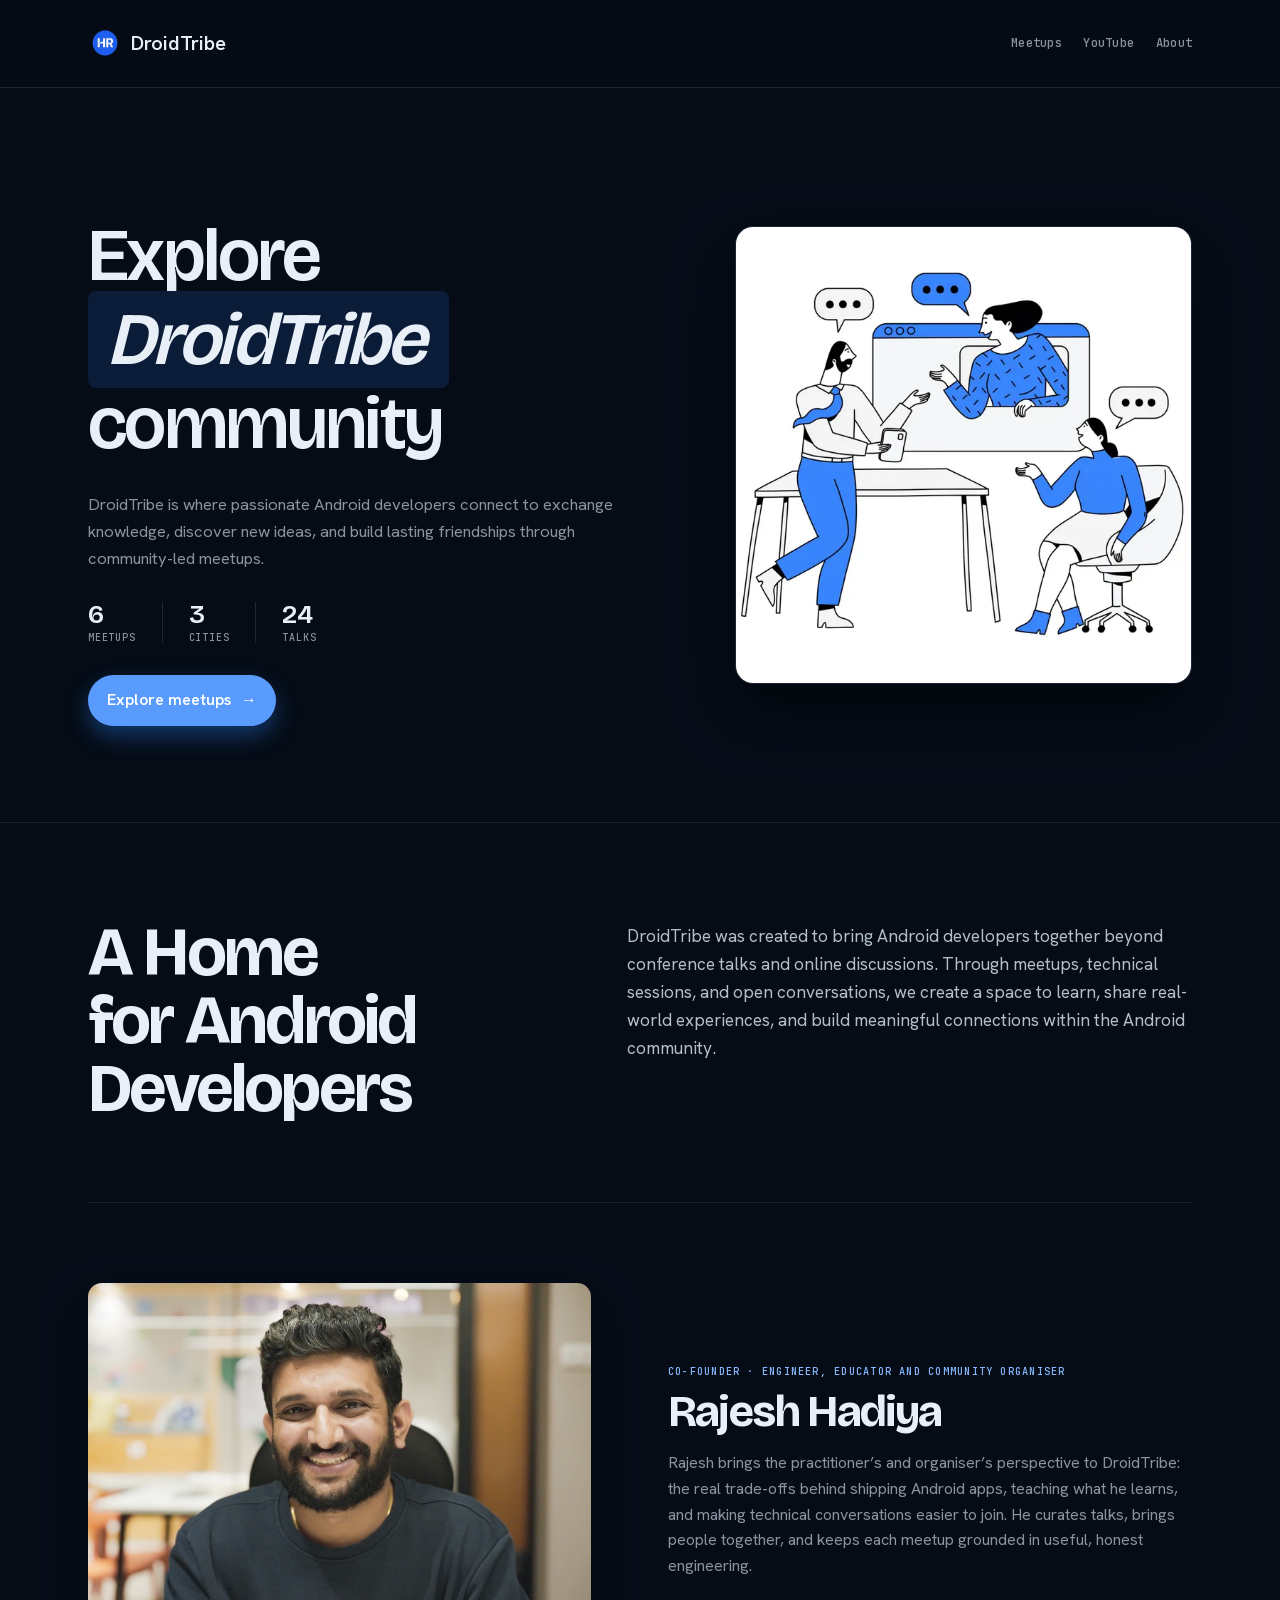
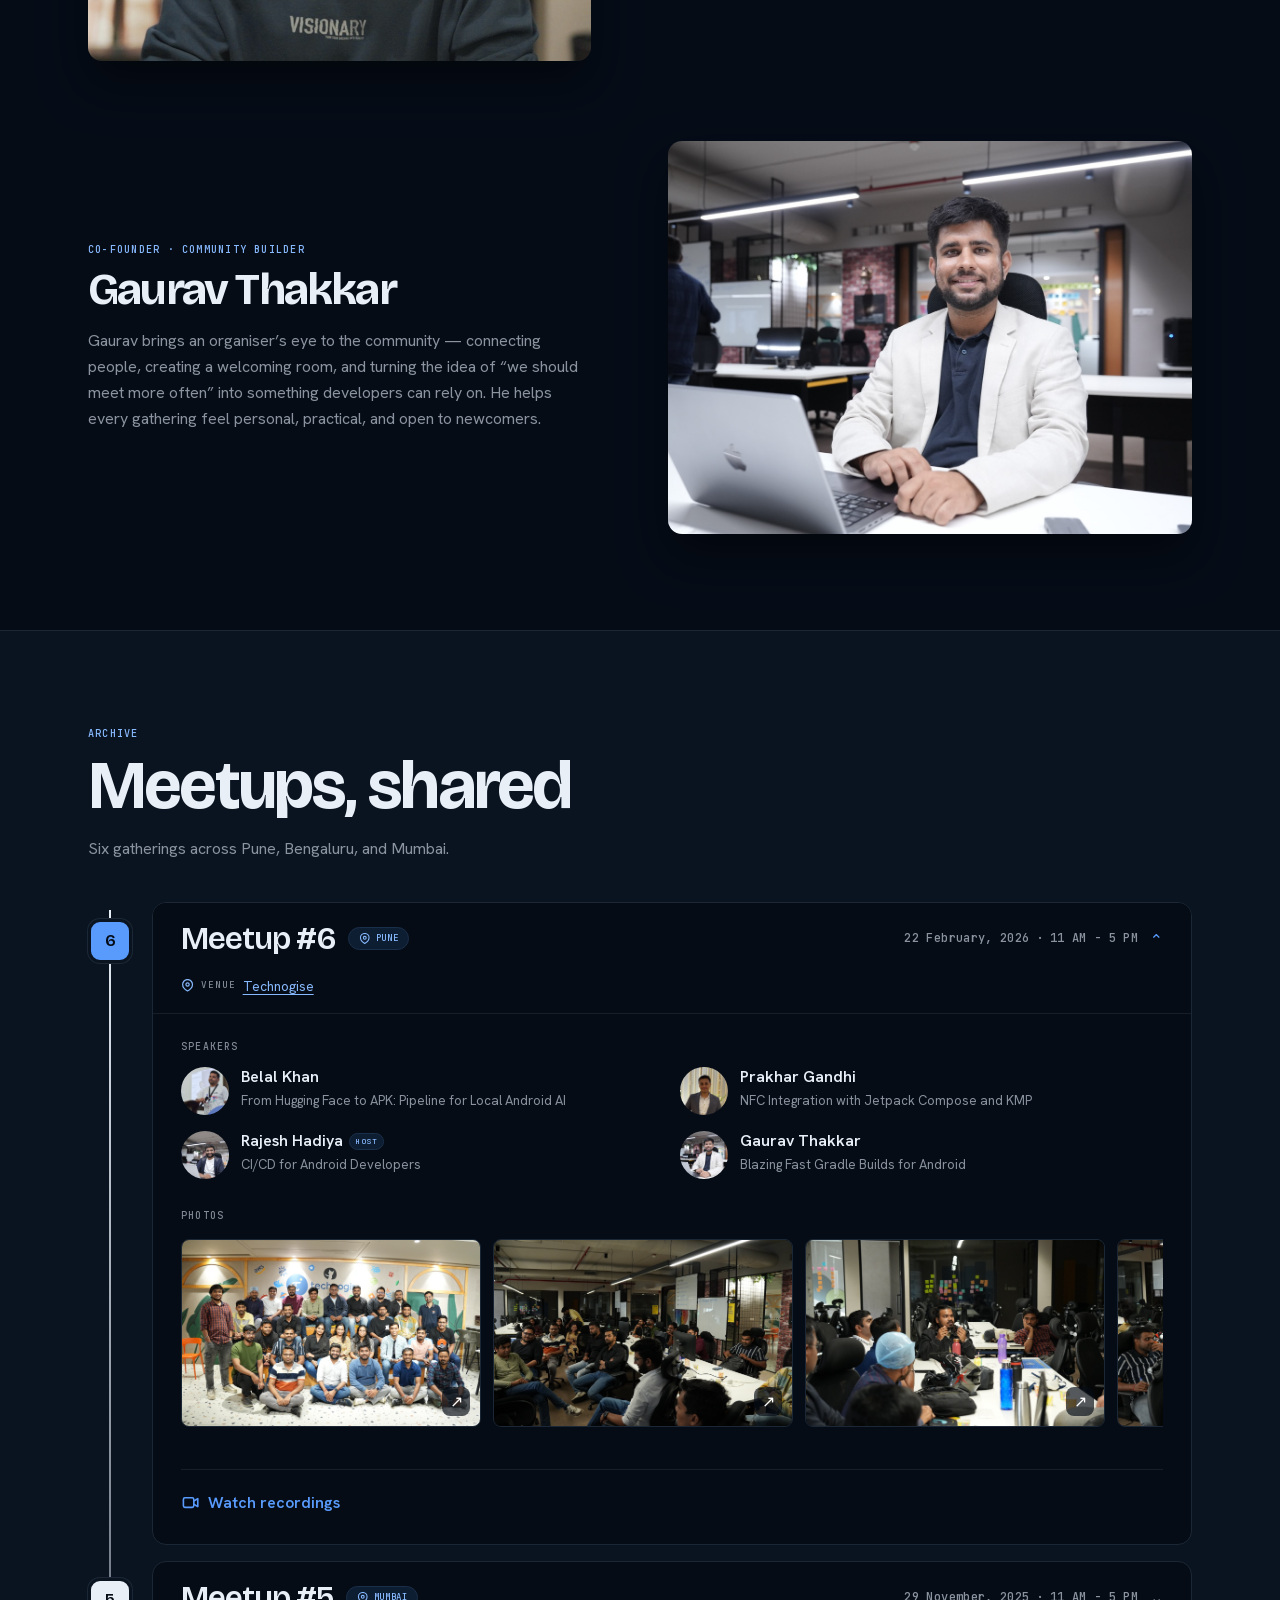
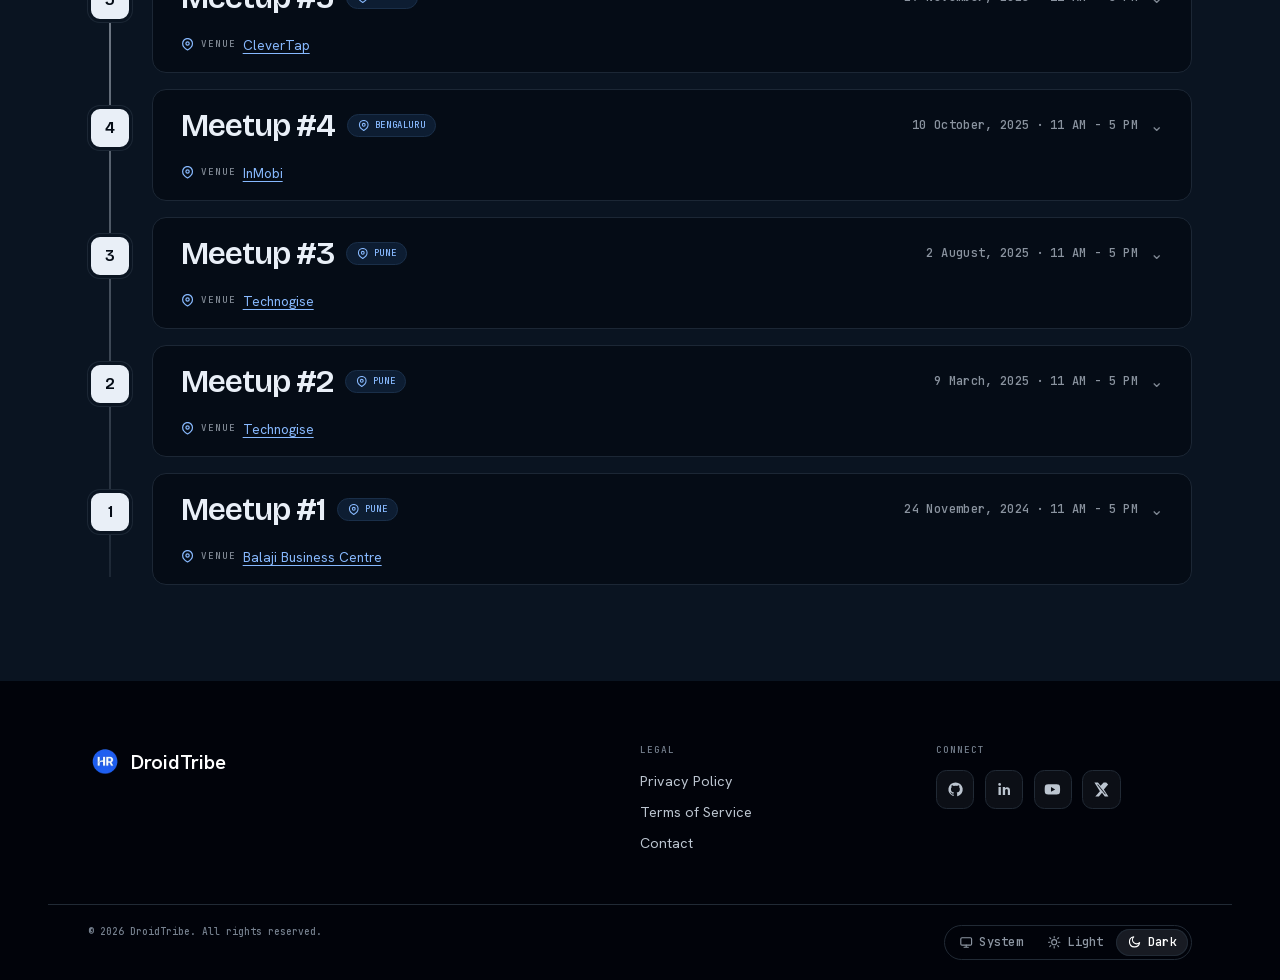
==== index.html @ 613844e8 "Add meetup #6, group assets, and rework the supporting pages - Meetup #6 (Pune, 22 February 2026 at " ====
<!doctype html>
<html lang="en" data-theme="dark">
  <head>
    <meta charset="UTF-8" />
    <meta name="viewport" content="width=device-width, initial-scale=1" />
    <meta
      name="description"
      content="DroidTribe brings Android developers together through community-led meetups."
    />
    <meta name="theme-color" content="#0e1522" />
    <title>DroidTribe — Android developer community</title>
    <link rel="icon" href="assets/brand/logo.webp" />
    <link rel="stylesheet" href="tokens.css?v=20260825-1630" />
    <link rel="stylesheet" href="style.css?v=20260825-1630" />
  </head>
  <body>
    <a class="skip-link" href="#main">Skip to content</a>
    <header class="site-header">
      <a class="wordmark" href="#top" aria-label="DroidTribe home"
        ><img src="assets/brand/logo.webp" alt="" /><span>DroidTribe</span></a
      >
      <button
        class="nav-toggle"
        type="button"
        data-nav-toggle
        aria-expanded="false"
        aria-controls="site-nav"
        aria-label="Open menu"
      >
        <svg
          class="nav-toggle-lines"
          viewBox="0 0 24 24"
          fill="none"
          stroke="currentColor"
          stroke-width="2"
          stroke-linecap="round"
          aria-hidden="true"
        >
          <path d="M4 7h16M4 12h16M4 17h16" />
        </svg>
        <svg
          class="nav-toggle-cross"
          viewBox="0 0 24 24"
          fill="none"
          stroke="currentColor"
          stroke-width="2"
          stroke-linecap="round"
          aria-hidden="true"
        >
          <path d="M6 6l12 12M18 6 6 18" />
        </svg>
      </button>
      <nav id="site-nav" aria-label="Primary">
        <a href="#meetups">Meetups</a
        ><a
          href="https://youtube.com/@droidtribe"
          target="_blank"
          rel="noreferrer"
          >YouTube</a
        ><a href="#about">About</a>
      </nav>
    </header>

    <main id="main">
      <section class="hero" id="top">
        <div class="shell embed-back-link-wrap">
          <a
            class="embed-back-link"
            href="https://hadiyarajesh.com/community/"
            target="_parent"
          >
            <svg
              viewBox="0 0 24 24"
              fill="none"
              stroke="currentColor"
              stroke-width="2.2"
              stroke-linecap="round"
              stroke-linejoin="round"
              aria-hidden="true"
            >
              <path d="M19 12H5M11 18l-6-6 6-6" />
            </svg>
            Community
          </a>
        </div>
        <div class="shell hero-grid">
          <div class="hero-copy">
            <h1>Explore <em>DroidTribe</em> community</h1>
            <p class="lede">
              DroidTribe is where passionate Android developers connect to
              exchange knowledge, discover new ideas, and build lasting
              friendships through community-led meetups.
            </p>
            <div class="stats" aria-label="Community statistics">
              <div><strong>6</strong><span>Meetups</span></div>
              <div><strong>3</strong><span>Cities</span></div>
              <div><strong>24</strong><span>Talks</span></div>
            </div>
            <a class="button-primary" href="#meetups"
              >Explore meetups <span aria-hidden="true">→</span></a
            >
          </div>
          <figure class="hero-image">
            <img
              src="assets/hero/community-illustration.webp"
              alt="Illustration of Android developers exchanging ideas"
            />
          </figure>
        </div>
      </section>

      <section class="about" id="about">
        <div class="shell">
          <div class="about-intro">
            <h2>A Home<br />for Android<br />Developers</h2>
            <p>
              DroidTribe was created to bring Android developers together beyond
              conference talks and online discussions. Through meetups,
              technical sessions, and open conversations, we create a space to
              learn, share real-world experiences, and build meaningful
              connections within the Android community.
            </p>
          </div>
          <div class="founders">
            <article class="founder">
              <figure>
                <img
                  src="assets/organizers/rajesh-hadiya.jpg"
                  alt="Rajesh Hadiya, DroidTribe organizer"
                />
              </figure>
              <div>
                <p class="eyebrow">
                  Co-founder · Engineer, educator and community organiser
                </p>
                <h3>Rajesh Hadiya</h3>
                <p>
                  Rajesh brings the practitioner’s and organiser’s perspective
                  to DroidTribe: the real trade-offs behind shipping Android
                  apps, teaching what he learns, and making technical
                  conversations easier to join. He curates talks, brings people
                  together, and keeps each meetup grounded in useful, honest
                  engineering.
                </p>
              </div>
            </article>
            <article class="founder founder-reverse">
              <figure>
                <img
                  src="assets/organizers/gaurav-thakkar.jpg"
                  alt="Gaurav Thakkar, DroidTribe organizer"
                />
              </figure>
              <div>
                <p class="eyebrow">Co-founder · Community builder</p>
                <h3>Gaurav Thakkar</h3>
                <p>
                  Gaurav brings an organiser’s eye to the community — connecting
                  people, creating a welcoming room, and turning the idea of “we
                  should meet more often” into something developers can rely on.
                  He helps every gathering feel personal, practical, and open to
                  newcomers.
                </p>
              </div>
            </article>
          </div>
        </div>
      </section>

      <section class="archive" id="meetups" aria-labelledby="meetups-title">
        <div class="shell">
          <div class="section-heading">
            <p class="eyebrow">Archive</p>
            <h2 id="meetups-title">Meetups, shared</h2>
            <p>Six gatherings across Pune, Bengaluru, and Mumbai.</p>
          </div>
          <div class="timeline" id="meetup-list"></div>
        </div>
      </section>
    </main>

    <footer class="footer">
      <div class="shell footer-grid">
        <div class="footer-brand">
          <a class="wordmark" href="#top">
            <img src="assets/brand/logo.webp" alt="" />
            <span>DroidTribe</span>
          </a>
        </div>
        <div>
          <p class="footer-label">Legal</p>
          <a href="privacy-policy.html">Privacy Policy</a>
          <a href="terms-of-services.html">Terms of Service</a>
          <a href="contact.html">Contact</a>
        </div>
        <div>
          <p class="footer-label">Connect</p>
          <div class="footer-socials" aria-label="DroidTribe social links">
            <a
              href="https://github.com/droidtribe"
              target="_blank"
              rel="noreferrer"
              aria-label="GitHub"
              ><svg viewBox="0 0 24 24" aria-hidden="true">
                <path
                  d="M12 2a10 10 0 0 0-3.16 19.49c.5.09.68-.22.68-.48v-1.7c-2.78.61-3.37-1.2-3.37-1.2-.45-1.16-1.12-1.46-1.12-1.46-.91-.63.07-.62.07-.62 1 .07 1.54 1.03 1.54 1.03.9 1.54 2.34 1.1 2.9.84.09-.65.35-1.1.63-1.35-2.22-.25-4.56-1.11-4.56-4.95 0-1.1.4-2 1.03-2.71-.1-.25-.45-1.28.1-2.67 0 0 .84-.27 2.75 1.03A9.5 9.5 0 0 1 12 6.84c.85 0 1.71.12 2.51.35 1.91-1.29 2.75-1.03 2.75-1.03.54 1.39.2 2.42.1 2.67.64.71 1.03 1.61 1.03 2.71 0 3.85-2.34 4.69-4.57 4.94.36.31.67.93.67 1.88v2.78c0 .27.18.57.69.48A10 10 0 0 0 12 2Z"
                /></svg
            ></a>
            <a
              href="https://www.linkedin.com/in/hadiyarajesh/"
              target="_blank"
              rel="noreferrer"
              aria-label="LinkedIn"
              ><svg viewBox="0 0 24 24" aria-hidden="true">
                <path
                  d="M6.94 8.5H3.56V20h3.38V8.5Zm.22-3.55A1.96 1.96 0 0 0 5.2 3a1.97 1.97 0 0 0 0 3.94 1.96 1.96 0 0 0 1.96-1.99ZM20 13.4c0-3.13-1.67-4.58-3.9-4.58-1.8 0-2.6.99-3.05 1.69V8.5H9.67V20h3.38v-6.39c0-.34.02-.68.13-.92.27-.68.87-1.38 1.88-1.38 1.33 0 1.86 1.01 1.86 2.49V20H20v-6.6Z"
                /></svg
            ></a>
            <a
              href="https://youtube.com/@droidtribe"
              target="_blank"
              rel="noreferrer"
              aria-label="YouTube"
              ><svg viewBox="0 0 24 24" aria-hidden="true">
                <path
                  d="M23 12s0-3.24-.41-4.8a3.03 3.03 0 0 0-2.14-2.14C18.88 4.65 12 4.65 12 4.65s-6.88 0-8.45.41A3.03 3.03 0 0 0 1.41 7.2C1 8.76 1 12 1 12s0 3.24.41 4.8a3.03 3.03 0 0 0 2.14 2.14c1.57.41 8.45.41 8.45.41s6.88 0 8.45-.41a3.03 3.03 0 0 0 2.14-2.14C23 15.24 23 12 23 12ZM10 15.5v-7l6 3.5-6 3.5Z"
                /></svg
            ></a>
            <a
              href="https://x.com/hadiyarajesh"
              target="_blank"
              rel="noreferrer"
              aria-label="X"
              ><svg viewBox="0 0 24 24" aria-hidden="true">
                <path
                  d="m18.9 2 2.7 3.1-6.09 6.96L22 22h-5.1l-4-5.1L8.4 22H3.3l6.57-7.5L2 2h5.1l3.7 4.8L15.2 2h3.7Zm-1.8 16.8h1.4L7.2 5.1H5.8L17.1 18.8Z"
                /></svg
            ></a>
          </div>
        </div>
      </div>
      <div class="shell footer-bottom">
        <span>© 2026 DroidTribe. All rights reserved.</span>
        <div
          class="theme-switcher footer-theme-switcher"
          role="radiogroup"
          aria-label="Color theme"
        >
          <button type="button" role="radio" data-theme-choice="system">
            <svg
              viewBox="0 0 24 24"
              fill="none"
              stroke="currentColor"
              stroke-width="1.9"
              stroke-linecap="round"
              stroke-linejoin="round"
              aria-hidden="true"
            >
              <rect x="3" y="4.5" width="18" height="12.5" rx="2" />
              <path d="M8.5 20.5h7M12 17v3.5" /></svg
            >System
          </button>
          <button type="button" role="radio" data-theme-choice="light">
            <svg
              viewBox="0 0 24 24"
              fill="none"
              stroke="currentColor"
              stroke-width="1.9"
              stroke-linecap="round"
              stroke-linejoin="round"
              aria-hidden="true"
            >
              <circle cx="12" cy="12" r="4.2" />
              <path
                d="M12 2.5v2.2M12 19.3v2.2M4.6 4.6l1.6 1.6M17.8 17.8l1.6 1.6M2.5 12h2.2M19.3 12h2.2M4.6 19.4l1.6-1.6M17.8 6.2l1.6-1.6"
              /></svg
            >Light
          </button>
          <button type="button" role="radio" data-theme-choice="dark">
            <svg
              viewBox="0 0 24 24"
              fill="none"
              stroke="currentColor"
              stroke-width="1.9"
              stroke-linecap="round"
              stroke-linejoin="round"
              aria-hidden="true"
            >
              <path
                d="M21 12.8A8.5 8.5 0 1 1 11.2 3a6.6 6.6 0 0 0 9.8 9.8z"
              /></svg
            >Dark
          </button>
        </div>
      </div>
    </footer>
    <dialog class="lightbox" id="lightbox" aria-labelledby="lightbox-title">
      <div class="lightbox-head">
        <p id="lightbox-title">Meetup photos</p>
        <button
          type="button"
          class="icon-button"
          data-close-lightbox
          aria-label="Close photo viewer"
        >
          ×
        </button>
      </div>
      <div class="lightbox-stage">
        <img id="lightbox-image" alt="" />
        <button
          type="button"
          class="lightbox-nav prev"
          data-lightbox-prev
          aria-label="Previous photo"
        >
          <svg
            viewBox="0 0 24 24"
            fill="none"
            stroke="currentColor"
            stroke-width="2.4"
            stroke-linecap="round"
            stroke-linejoin="round"
            aria-hidden="true"
          >
            <path d="m15 18-6-6 6-6" />
          </svg>
        </button>
        <button
          type="button"
          class="lightbox-nav next"
          data-lightbox-next
          aria-label="Next photo"
        >
          <svg
            viewBox="0 0 24 24"
            fill="none"
            stroke="currentColor"
            stroke-width="2.4"
            stroke-linecap="round"
            stroke-linejoin="round"
            aria-hidden="true"
          >
            <path d="m9 18 6-6-6-6" />
          </svg>
        </button>
      </div>
      <div
        class="lightbox-dots"
        id="lightbox-dots"
        role="tablist"
        aria-label="Photo navigation"
      ></div>
      <p
        class="lightbox-count sr-only"
        id="lightbox-count"
        aria-live="polite"
      ></p>
    </dialog>
    <script src="app.js?v=20260825-1630"></script>
  </body>
</html>
---- tokens.css ----
/* DroidTribe static snapshot design tokens */
:root {
  --color-ink: oklch(22% 0.025 255);
  --color-text: oklch(52% 0.025 255);
  --color-muted: oklch(62% 0.024 255);
  --color-faint: oklch(66% 0.02 255);
  --color-accent: oklch(57% 0.18 258);
  --color-accent-deep: oklch(43% 0.15 258);
  --color-surface: oklch(100% 0 0);
  --color-surface-alt: oklch(98% 0.008 255);
  --color-border: oklch(92% 0.012 255);
  --color-divider: oklch(95% 0.008 255);
  --color-chip: oklch(97% 0.025 258);
  --color-highlight: rgba(42, 111, 228, 0.16);
  --color-chip-border: oklch(91% 0.035 258);
  --color-footer: oklch(17% 0.03 255);
  --color-success: oklch(60% 0.16 145);
  --color-overlay: oklch(13% 0.03 255 / 0.75);
  --color-on-accent: oklch(100% 0.001 255);
  --color-footer-text: oklch(82% 0.018 255);
  --color-footer-muted: oklch(67% 0.02 255);
  --color-footer-faint: oklch(60% 0.025 255);
  --color-footer-rule: oklch(28% 0.025 255);
  --color-photo-control: oklch(15% 0.025 255 / 0.66);
  --color-lightbox-control: oklch(14% 0.02 255 / 0.65);
  --shadow-accent: 0 0.65rem 1.35rem oklch(57% 0.18 258 / 0.28);
  --shadow-hero: 0 1.75rem 3.7rem oklch(14% 0.03 255 / 0.2);
  --shadow-founder: 0 1.4rem 2.8rem oklch(14% 0.03 255 / 0.15);
  --shadow-card: 0 0.9rem 2.1rem oklch(14% 0.03 255 / 0.1);
  --shadow-photo: 0 0.8rem 1.75rem oklch(14% 0.03 255 / 0.16);
  --shadow-lightbox: 0 2.5rem 6rem oklch(10% 0.02 255 / 0.48);
  --font-display: 'Bricolage Grotesque', Arial, sans-serif;
  --font-body: 'Hanken Grotesk', Arial, sans-serif;
  --font-mono: 'JetBrains Mono', ui-monospace, monospace;
  --space-1: 0.25rem;
  --space-2: 0.5rem;
  --space-3: 0.75rem;
  --space-4: 1rem;
  --space-5: 1.25rem;
  --space-6: 1.5rem;
  --space-8: 2rem;
  --space-10: 2.5rem;
  --space-12: 3rem;
  --space-16: 4rem;
  --space-20: 5rem;
  --space-24: 6rem;
  --radius-sm: 0.5rem;
  --radius-md: 0.875rem;
  --radius-lg: 1.125rem;
  --radius-pill: 999px;
  --ease-out: cubic-bezier(0.16, 1, 0.3, 1);
  --ease-in: cubic-bezier(0.7, 0, 0.84, 0);
  --ease-in-out: cubic-bezier(0.65, 0, 0.35, 1);
  --dur-fast: 160ms;
  --dur-base: 240ms;
}

:root[data-theme='dark'] {
  --color-ink: oklch(95% 0.012 255);
  --color-text: oklch(80% 0.02 255);
  --color-muted: oklch(66% 0.02 255);
  --color-faint: oklch(63% 0.02 255);
  --color-accent: oklch(69% 0.16 258);
  --color-accent-deep: oklch(78% 0.12 258);
  --color-surface: oklch(15% 0.025 255);
  --color-surface-alt: oklch(19% 0.03 255);
  --color-border: oklch(27% 0.03 255);
  --color-divider: oklch(23% 0.025 255);
  --color-chip: oklch(23% 0.045 255);
  --color-chip-border: oklch(30% 0.055 255);
  --color-footer: oklch(10% 0.025 255);
  --color-success: oklch(70% 0.16 145);
  --color-overlay: oklch(8% 0.025 255 / 0.84);
  --shadow-accent: 0 0.65rem 1.35rem oklch(57% 0.18 258 / 0.4);
  --shadow-hero: 0 1.75rem 3.7rem oklch(5% 0.02 255 / 0.52);
  --shadow-founder: 0 1.4rem 2.8rem oklch(5% 0.02 255 / 0.44);
  --shadow-card: 0 0.9rem 2.1rem oklch(5% 0.02 255 / 0.32);
  --shadow-photo: 0 0.8rem 1.75rem oklch(5% 0.02 255 / 0.45);
  --shadow-lightbox: 0 2.5rem 6rem oklch(5% 0.02 255 / 0.72);
}
---- style.css ----
/* Hallmark · macrostructure: Narrative Workflow · tone: technical, welcoming, editorial · anchor hue: cobalt
 * source-faithful static build · nav: compact archive · footer: contextual index · contrast: pass (40–41)
 * pre-emit critique: P5 H4 E5 S5 R4 V4 */
@font-face {
  font-family: 'Bricolage Grotesque';
  src: url('assets/fonts/bricolage-grotesque.woff2') format('woff2');
  font-weight: 200 800;
  font-display: swap;
}
@font-face {
  font-family: 'Hanken Grotesk';
  src: url('assets/fonts/hanken-grotesk.woff2') format('woff2');
  font-weight: 400 700;
  font-display: swap;
}
@font-face {
  font-family: 'JetBrains Mono';
  src: url('assets/fonts/jetbrains-mono.woff2') format('woff2');
  font-weight: 400 500;
  font-display: swap;
}

* {
  box-sizing: border-box;
}
html,
body {
  min-width: 0;
  overflow-x: clip;
}
html {
  scroll-behavior: smooth;
  scroll-padding-top: 5.5rem;
}
@media (max-width: 34rem) {
  html {
    scroll-padding-top: 4.5rem;
  }
}
body {
  margin: 0;
  color: var(--color-text);
  background: var(--color-surface);
  font: 400 1rem/1.62 var(--font-body);
  -webkit-font-smoothing: antialiased;
}
button,
a {
  -webkit-tap-highlight-color: transparent;
}
a {
  color: inherit;
}
button {
  font: inherit;
}
img {
  display: block;
  max-width: 100%;
}
:focus-visible {
  outline: 3px solid var(--color-accent);
  outline-offset: 3px;
}
.skip-link {
  position: fixed;
  z-index: 20;
  left: var(--space-4);
  top: -4rem;
  padding: var(--space-2) var(--space-4);
  background: var(--color-accent);
  color: var(--color-on-accent);
  border-radius: var(--radius-sm);
  text-decoration: none;
  transition: top var(--dur-fast) var(--ease-out);
}
.skip-link:focus {
  top: var(--space-4);
}
.shell {
  width: min(100%, 74rem);
  margin: 0 auto;
  padding-inline: clamp(1.25rem, 4vw, 2.5rem);
}
.site-header {
  min-height: 5.5rem;
  display: flex;
  align-items: center;
  gap: var(--space-6);
  padding-inline: max(calc((100vw - 74rem) / 2 + 2.5rem), 1.25rem);
  border-bottom: 1px solid var(--color-border);
  background: color-mix(in oklch, var(--color-surface) 88%, transparent);
  backdrop-filter: blur(12px);
  position: sticky;
  top: 0;
  z-index: 10;
}
.wordmark {
  display: inline-flex;
  align-items: center;
  gap: 0.55rem;
  color: var(--color-ink);
  font: 600 1.25rem/1 var(--font-body);
  text-decoration: none;
  white-space: nowrap;
}
.wordmark img {
  width: 2.15rem;
  height: 2.15rem;
  border-radius: 50%;
}
.site-header nav {
  display: flex;
  gap: 1.35rem;
  margin-left: auto;
}
.nav-toggle {
  display: none;
  place-items: center;
  width: 2.6rem;
  height: 2.6rem;
  margin-left: auto;
  padding: 0;
  border: 1px solid var(--color-border);
  border-radius: var(--radius-sm);
  background: var(--color-surface);
  color: var(--color-ink);
  cursor: pointer;
}
.nav-toggle svg {
  width: 1.25rem;
  height: 1.25rem;
}
.nav-toggle-cross,
.nav-is-open .nav-toggle-lines {
  display: none;
}
.nav-is-open .nav-toggle-cross {
  display: block;
}
.site-header nav a,
.theme-switcher button {
  color: var(--color-muted);
  background: transparent;
  border: 0;
  padding: 0;
  font: 500 0.76rem/1 var(--font-mono);
  text-decoration: none;
  letter-spacing: 0.02em;
  cursor: pointer;
}
.site-header nav a:hover,
.site-header nav a:focus-visible,
.theme-switcher button:hover,
.theme-switcher button[aria-pressed='true'] {
  color: var(--color-accent);
}
.theme-switcher {
  display: flex;
  align-items: center;
  gap: 0.45rem;
}
.theme-switcher button {
  padding: 0.38rem 0.48rem;
  border: 1px solid transparent;
  border-radius: var(--radius-pill);
}
.theme-switcher button[aria-pressed='true'] {
  border-color: var(--color-chip-border);
  background: var(--color-chip);
}
.hero {
  border-bottom: 1px solid var(--color-divider);
}
.hero-grid {
  display: grid;
  grid-template-columns: minmax(0, 1fr) minmax(18rem, 0.82fr);
  align-items: center;
  gap: clamp(var(--space-10), 7vw, var(--space-24));
  padding-block: clamp(var(--space-12), 8vw, var(--space-24));
}
.back-link,
.eyebrow {
  font: 500 0.64rem/1.3 var(--font-mono);
  letter-spacing: 0.12em;
  text-transform: uppercase;
}
.eyebrow {
  margin: 0;
  color: var(--color-accent-deep);
}
h1,
h2,
h3,
p {
  overflow-wrap: anywhere;
}
h1,
h2,
h3 {
  margin: 0;
  color: var(--color-ink);
  font-family: var(--font-display);
  font-style: normal;
  letter-spacing: -0.04em;
  line-height: 0.98;
}
h1,
h2,
h3 {
  min-width: 0;
}
h1 {
  margin-top: 0.4em;
  font-size: clamp(2.5rem, 6.5vw, 4.625rem);
  font-weight: 600;
  /* Roomy enough that the highlight background never touches the line above */
  line-height: 1.14;
  letter-spacing: -0.035em;
}
h1 em {
  display: inline;
  font-family: var(--font-display);
  font-style: italic;
  font-weight: inherit;
  letter-spacing: inherit;
  white-space: normal;
  background: var(--color-highlight);
  border-radius: 8px;
  padding: 0.05em 0.34em 0.05em 0.26em;
  -webkit-box-decoration-break: clone;
  box-decoration-break: clone;
}
.lede {
  max-width: 34rem;
  margin: var(--space-6) 0 0;
  color: var(--color-muted);
  font-size: clamp(0.95rem, 1.3vw, 1.12rem);
}
.stats {
  display: flex;
  flex-wrap: wrap;
  row-gap: var(--space-4);
  margin-top: 1.875rem;
}
.stats div {
  padding-right: 1.625rem;
  margin-right: 1.625rem;
  border-right: 1px solid var(--color-border);
}
.stats div:last-child {
  border: 0;
  padding-right: 0;
  margin-right: 0;
}
.stats strong,
.stats span {
  display: block;
}
.stats strong {
  color: var(--color-ink);
  font: 600 1.625rem/1 var(--font-display);
}
.stats span {
  margin-top: 0.3125rem;
  color: var(--color-muted);
  font: 500 0.625rem/1 var(--font-mono);
  letter-spacing: 0.08em;
  text-transform: uppercase;
}
.button-primary {
  display: inline-flex;
  align-items: center;
  gap: 0.6rem;
  margin-top: var(--space-8);
  padding: 0.8rem 1.2rem;
  border-radius: var(--radius-pill);
  background: var(--color-accent);
  color: var(--color-on-accent);
  box-shadow: var(--shadow-accent);
  font-weight: 600;
  text-decoration: none;
  transition:
    transform var(--dur-base) var(--ease-out),
    background var(--dur-base) var(--ease-out);
}
.button-primary:hover {
  transform: translateY(-2px);
  background: var(--color-accent-deep);
}
.hero-image {
  margin: 0;
  overflow: hidden;
  border: 1px solid var(--color-border);
  border-radius: var(--radius-lg);
  background: var(--color-surface-alt);
  box-shadow: var(--shadow-hero);
}
.hero-image img {
  width: 100%;
  aspect-ratio: 1;
  object-fit: cover;
}
.about {
  padding-block: clamp(var(--space-16), 8vw, var(--space-24));
}
.about-intro {
  display: grid;
  grid-template-columns: minmax(0, 0.9fr) minmax(0, 1.15fr);
  gap: clamp(var(--space-8), 9vw, var(--space-24));
  padding-bottom: clamp(var(--space-12), 7vw, var(--space-20));
  border-bottom: 1px solid var(--color-divider);
}
.about-intro h2,
.section-heading h2 {
  font-size: clamp(2.65rem, 5.4vw, 4.65rem);
}
.about-intro > p {
  max-width: 39rem;
  margin: 0.25rem 0 0;
  color: var(--color-text);
  font-size: clamp(1rem, 1.35vw, 1.16rem);
}
.founders {
  display: grid;
  gap: clamp(var(--space-12), 7vw, var(--space-20));
  margin-top: clamp(var(--space-12), 7vw, var(--space-20));
}
.founder {
  display: grid;
  grid-template-columns: minmax(0, 0.96fr) minmax(0, 1fr);
  gap: clamp(var(--space-8), 6vw, var(--space-20));
  align-items: center;
}
.founder-reverse figure {
  order: 2;
}
.founder figure {
  margin: 0;
  overflow: hidden;
  border-radius: var(--radius-md);
  background: var(--color-surface-alt);
  box-shadow: var(--shadow-founder);
}
.founder img {
  width: 100%;
  aspect-ratio: 4 / 3;
  object-fit: cover;
}
.founder h3 {
  margin-top: var(--space-3);
  font-size: clamp(2rem, 3.5vw, 3.05rem);
}
.founder div > p:last-child {
  max-width: 38rem;
  margin: var(--space-4) 0 0;
  color: var(--color-muted);
}
.archive {
  padding-block: clamp(var(--space-16), 8vw, var(--space-24));
  border-top: 1px solid var(--color-border);
  background: var(--color-surface-alt);
}
.section-heading {
  margin-bottom: var(--space-10);
}
.section-heading h2 {
  margin-top: var(--space-3);
}
.section-heading > p:last-child {
  margin: var(--space-4) 0 0;
  color: var(--color-muted);
}
.timeline {
  position: relative;
  display: grid;
  gap: var(--space-4);
  padding-left: 4rem;
}
.timeline::before {
  content: '';
  position: absolute;
  left: 1.32rem;
  top: 0.5rem;
  bottom: 0.5rem;
  width: 2px;
  background: linear-gradient(var(--color-ink), var(--color-border));
}
.meetup {
  position: relative;
}
.meetup-mark {
  position: absolute;
  z-index: 1;
  left: -4rem;
  top: 1.06rem;
  display: grid;
  width: 2.75rem;
  height: 2.75rem;
  place-items: center;
  border: 3px solid var(--color-surface-alt);
  border-radius: 0.75rem;
  background: var(--color-ink);
  box-shadow: 0 0 0 1px var(--color-border);
  color: var(--color-surface);
  font: 600 1rem/1 var(--font-display);
}
.meetup.is-open .meetup-mark {
  background: var(--color-accent);
}
.meetup-card {
  overflow: hidden;
  border: 1px solid var(--color-border);
  border-radius: var(--radius-md);
  background: var(--color-surface);
  cursor: pointer;
  transition:
    border-color var(--dur-base) var(--ease-out),
    box-shadow var(--dur-base) var(--ease-out);
}
.meetup.is-open .meetup-card {
  border-color: var(--color-border);
  box-shadow: none;
}
.meetup-trigger {
  width: 100%;
  display: flex;
  align-items: center;
  justify-content: space-between;
  gap: var(--space-4);
  border: 0;
  padding: 1.25rem clamp(1.15rem, 3vw, 1.75rem);
  color: var(--color-ink);
  background: transparent;
  text-align: left;
  cursor: pointer;
  transition: background var(--dur-fast) var(--ease-out);
}
.meetup-trigger:hover,
.meetup-trigger[aria-expanded='true'] {
  background: var(--color-surface);
}
.meetup-title-row,
.meetup-meta {
  display: flex;
  align-items: center;
  flex-wrap: wrap;
  gap: 0.75rem;
}
.meetup-title {
  font: 600 clamp(1.4rem, 2.5vw, 2rem)/1 var(--font-display);
  letter-spacing: -0.03em;
}
.city-chip,
.host-chip {
  display: inline-flex;
  align-items: center;
  gap: 0.3rem;
  padding: 0.3rem 0.62rem;
  border: 1px solid var(--color-chip-border);
  border-radius: var(--radius-pill);
  color: var(--color-accent-deep);
  background: var(--color-chip);
  font: 500 0.57rem/1 var(--font-mono);
  letter-spacing: 0.07em;
  text-transform: uppercase;
}
.meetup-date {
  display: inline-flex;
  flex-wrap: wrap;
  align-items: baseline;
  gap: 0 0.4rem;
  color: var(--color-muted);
  font: 500 0.75rem/1.3 var(--font-mono);
  letter-spacing: 0.03em;
}
.meetup-date-part {
  white-space: nowrap;
}
.chevron {
  color: var(--color-faint);
  transition:
    transform var(--dur-base) var(--ease-out),
    color var(--dur-base) var(--ease-out);
}
.meetup.is-open .chevron {
  transform: rotate(180deg);
  color: var(--color-accent);
}
.venue {
  display: flex;
  align-items: center;
  gap: 0.45rem;
  padding: 0 clamp(1.15rem, 3vw, 1.75rem) 1rem;
  color: var(--color-muted);
  font-size: 0.85rem;
}
.map-pin {
  flex: 0 0 auto;
  width: 0.82rem;
  height: 0.82rem;
  color: var(--color-accent-deep);
}
.city-chip .map-pin {
  width: 0.72rem;
  height: 0.72rem;
}
.meetup.is-open .venue {
  border-bottom: 1px solid var(--color-divider);
  background: var(--color-surface);
}
.venue-label {
  color: var(--color-faint);
  font: 500 0.58rem/1 var(--font-mono);
  letter-spacing: 0.09em;
  text-transform: uppercase;
}
.venue a {
  color: var(--color-accent-deep);
  text-underline-offset: 0.2rem;
}
.meetup-panel {
  display: grid;
  gap: var(--space-8);
  padding: clamp(1.15rem, 3vw, 1.75rem);
}
.meetup-panel[hidden] {
  display: none;
}
.panel-label {
  margin: 0 0 var(--space-4);
  color: var(--color-faint);
  font: 500 0.62rem/1 var(--font-mono);
  letter-spacing: 0.12em;
  text-transform: uppercase;
}
.speaker-grid {
  display: grid;
  grid-template-columns: repeat(2, minmax(0, 1fr));
  gap: var(--space-4);
}
.speaker {
  display: flex;
  align-items: flex-start;
  gap: 0.75rem;
  min-width: 0;
  padding: 0.4rem;
  margin: -0.4rem;
  border-radius: var(--radius-sm);
  text-decoration: none;
  transition: background var(--dur-fast) var(--ease-out);
}
a.speaker:hover {
  background: var(--color-chip);
}
.speaker img {
  flex: 0 0 auto;
  width: 3rem;
  height: 3rem;
  border-radius: 50%;
  object-fit: cover;
  background: var(--color-chip);
}
.speaker-name {
  display: flex;
  align-items: center;
  gap: 0.35rem;
  color: var(--color-ink);
  font-weight: 600;
  line-height: 1.25;
}
.speaker-topic {
  margin: 0.2rem 0 0;
  color: var(--color-muted);
  font-size: 0.82rem;
  line-height: 1.4;
}
.host-chip {
  padding: 0.21rem 0.35rem;
  font-size: 0.48rem;
}
.photo-strip {
  display: flex;
  gap: 0.75rem;
  overflow-x: auto;
  padding: 0.1rem 0 0.65rem;
  scroll-snap-type: x mandatory;
  scrollbar-color: var(--color-muted) transparent;
}
.photo-button {
  position: relative;
  flex: 0 0 min(72%, 18.75rem);
  min-width: 0;
  overflow: hidden;
  aspect-ratio: 16 / 10;
  padding: 0;
  border: 1px solid var(--color-border);
  border-radius: var(--radius-sm);
  background: var(--color-chip);
  cursor: zoom-in;
  scroll-snap-align: start;
  transition:
    transform var(--dur-base) var(--ease-out),
    box-shadow var(--dur-base) var(--ease-out);
}
.photo-button:hover {
  transform: translateY(-2px);
  box-shadow: var(--shadow-photo);
}
.photo-button img {
  width: 100%;
  height: 100%;
  object-fit: cover;
}
.photo-button::after {
  content: '↗';
  position: absolute;
  display: grid;
  place-items: center;
  right: 0.6rem;
  bottom: 0.6rem;
  width: 1.8rem;
  height: 1.8rem;
  border-radius: var(--radius-sm);
  background: var(--color-photo-control);
  color: var(--color-on-accent);
}
.recording-link {
  display: inline-flex;
  align-items: center;
  gap: 0.5rem;
  width: 100%;
  padding-top: var(--space-5);
  border-top: 1px solid var(--color-divider);
  color: var(--color-accent);
  font-weight: 600;
  text-decoration: none;
}
.recording-icon {
  flex: 0 0 auto;
  width: 1.2rem;
  height: 1.2rem;
}
.footer {
  padding-top: var(--space-16);
  color: var(--color-footer-text);
  background: var(--color-footer);
}
.footer-grid {
  display: grid;
  grid-template-columns: minmax(0, 2fr) repeat(2, minmax(0, 1fr));
  gap: var(--space-10);
  padding-bottom: var(--space-12);
}
.footer .wordmark {
  color: var(--color-on-accent);
}
.footer-label {
  margin: 0 0 var(--space-4);
  color: var(--color-footer-faint);
  font: 500 0.59rem/1 var(--font-mono);
  letter-spacing: 0.11em;
  text-transform: uppercase;
}
.footer-grid a:not(.wordmark) {
  display: block;
  width: fit-content;
  margin-top: 0.48rem;
  color: var(--color-footer-text);
  font-size: 0.9rem;
  text-decoration: none;
}
.footer-socials {
  display: flex;
  flex-wrap: nowrap;
  gap: 0.65rem;
}
.footer-socials a {
  display: grid !important;
  width: 2.4rem !important;
  height: 2.4rem;
  place-items: center;
  margin: 0 !important;
  border: 1px solid var(--color-footer-rule);
  border-radius: 0.65rem;
  color: var(--color-footer-text) !important;
  background: color-mix(in oklch, var(--color-footer-text) 6%, transparent);
}
.footer-socials a:hover {
  background: color-mix(in oklch, var(--color-footer-text) 14%, transparent);
}
.footer-socials svg {
  width: 1.05rem;
  height: 1.05rem;
  fill: currentColor;
}
.footer-grid a:not(.wordmark):hover,
.footer-bottom a:hover {
  color: var(--color-on-accent);
}
.footer-bottom {
  display: flex;
  justify-content: space-between;
  gap: var(--space-4);
  padding-block: var(--space-5);
  border-top: 1px solid var(--color-footer-rule);
  color: var(--color-footer-faint);
  font: 500 0.6rem/1.5 var(--font-mono);
}
.footer-theme-switcher {
  display: inline-flex;
  align-items: center;
  gap: 0.1rem;
  padding: 0.18rem;
  border: 1px solid var(--color-footer-rule);
  border-radius: var(--radius-pill);
  background: transparent;
  justify-self: center;
}
.footer-theme-switcher button {
  display: inline-flex;
  align-items: center;
  gap: 0.38rem;
  padding: 0.4rem 0.7rem;
  border: 0;
  border-radius: var(--radius-pill);
  background: transparent;
  color: var(--color-footer-muted);
  cursor: pointer;
}
.footer-theme-switcher svg {
  width: 0.9rem;
  height: 0.9rem;
}
.footer-theme-switcher button[aria-pressed='true'] {
  color: var(--color-on-accent);
  background: color-mix(in oklch, var(--color-footer-text) 12%, transparent);
  box-shadow: inset 0 0 0 1px var(--color-footer-rule);
}
.footer-bottom a {
  color: inherit;
  text-decoration: none;
}
:root {
  --lightbox-max-h: min(70vh, 40rem);
}

.lightbox {
  width: min(94vw, 60rem);
  padding: 0;
  overflow: hidden;
  border: 1px solid var(--color-border);
  border-radius: var(--radius-lg);
  background: var(--color-surface);
  color: var(--color-ink);
  box-shadow: var(--shadow-lightbox);
}
.lightbox::backdrop {
  background: var(--color-overlay);
  backdrop-filter: blur(0.35rem);
}
.lightbox-head {
  display: flex;
  align-items: center;
  justify-content: space-between;
  padding: var(--space-4) var(--space-5);
}
.lightbox-head p {
  margin: 0;
  color: var(--color-faint);
  font: 500 0.65rem/1 var(--font-mono);
  letter-spacing: 0.08em;
  text-transform: uppercase;
}
.icon-button {
  display: grid;
  width: 2.1rem;
  height: 2.1rem;
  place-items: center;
  border: 1px solid var(--color-border);
  border-radius: var(--radius-sm);
  background: var(--color-surface-alt);
  color: var(--color-ink);
  font-size: 1.35rem;
  line-height: 1;
  cursor: pointer;
}
/* A fixed 3:2 window the photo fills, so every photo reads the same size and
   paging never resizes the dialog. max-width keeps the height under the cap. */
.lightbox-stage {
  position: relative;
  overflow: hidden;
  width: calc(100% - 2 * var(--space-5));
  max-width: calc(var(--lightbox-max-h) * 3 / 2);
  aspect-ratio: 3 / 2;
  margin-inline: auto;
  border-radius: var(--radius-sm);
  background: var(--color-surface-alt);
}
.lightbox-stage img {
  width: 100%;
  height: 100%;
  object-fit: cover;
}
.lightbox-nav {
  position: absolute;
  display: grid;
  place-items: center;
  top: 50%;
  z-index: 1;
  width: 2.6rem;
  height: 2.6rem;
  padding: 0;
  transform: translateY(-50%);
  transition: none;
  border: 0;
  border-radius: 50%;
  background: var(--color-lightbox-control);
  color: var(--color-on-accent);
  cursor: pointer;
  touch-action: manipulation;
  -webkit-appearance: none;
  appearance: none;
}
.lightbox-nav:active {
  transform: translateY(-50%);
}
.lightbox-nav svg {
  width: 1.25rem;
  height: 1.25rem;
}
.lightbox-nav.prev {
  left: 0.75rem;
}
.lightbox-nav.next {
  right: 0.75rem;
}
.lightbox-dots {
  display: flex;
  justify-content: center;
  gap: 0.38rem;
  padding: var(--space-4);
}
.lightbox-dot {
  width: 0.56rem;
  height: 0.56rem;
  padding: 0;
  border: 0;
  border-radius: var(--radius-pill);
  background: var(--color-border);
  cursor: pointer;
  transition:
    width var(--dur-fast) var(--ease-out),
    background var(--dur-fast) var(--ease-out);
}
.lightbox-dot.is-active {
  width: 1.6rem;
  background: var(--color-accent);
}
.sr-only {
  position: absolute;
  width: 1px;
  height: 1px;
  padding: 0;
  overflow: hidden;
  clip: rect(0, 0, 0, 0);
  white-space: nowrap;
  border: 0;
}
.is-embedded .site-header,
.is-embedded .footer,
.is-embedded .skip-link {
  display: none;
}
.embed-back-link-wrap {
  display: none;
}
.embed-back-link {
  align-items: center;
  gap: 0.55rem;
  color: var(--color-muted);
  font: 500 0.7rem/1 var(--font-mono);
  letter-spacing: 0.12em;
  text-decoration: none;
  text-transform: uppercase;
}
.embed-back-link svg {
  width: 1.1rem;
  height: 1.1rem;
}
.is-embedded,
.is-embedded body {
  overflow: hidden;
}
.is-embedded .embed-back-link-wrap {
  display: block;
  padding-top: clamp(var(--space-10), 5vw, var(--space-16));
}
.is-embedded .embed-back-link {
  display: inline-flex;
}
.is-embedded .hero-grid {
  /* The back link supplies the top gap; the heading sits right under it. */
  padding-top: var(--space-3);
}
.is-embedded {
  --lightbox-max-h: min(calc(var(--embed-viewport-height, 100vh) * 0.7), 40rem);
}
/* `vh` inside the iframe is the whole page, so viewport-tall floors would keep
   inflating the height we report to the parent. */
.is-embedded .legal-page {
  min-height: 0;
}
.is-embedded .lightbox {
  position: absolute;
  inset: auto auto auto 50%;
  top: var(--embed-modal-top, 50vh);
  margin: 0;
  max-height: calc(var(--embed-viewport-height, 100vh) - 2rem);
  transform: translate(-50%, -50%);
}
.legal-page {
  min-height: calc(100vh - 5.5rem);
  padding-block: clamp(4rem, 9vw, 7rem);
  background: var(--color-page);
}
.legal-shell {
  max-width: 48rem;
}
.legal-shell h1 {
  max-width: 18ch;
  margin: var(--space-4) 0 var(--space-3);
  color: var(--color-ink);
  font: 600 clamp(2.4rem, 6vw, 4.5rem)/0.98 var(--font-display);
  letter-spacing: -0.055em;
}
.legal-updated {
  margin: 0;
  color: var(--color-faint);
  font: 500 0.7rem/1.4 var(--font-mono);
  letter-spacing: 0.04em;
}
.legal-content {
  margin-top: var(--space-10);
  color: var(--color-muted);
  font-size: 1rem;
  line-height: 1.75;
}
.legal-content h2 {
  margin: var(--space-10) 0 var(--space-3);
  color: var(--color-ink);
  font: 600 clamp(1.35rem, 3vw, 1.75rem)/1.15 var(--font-display);
  letter-spacing: -0.03em;
}
.legal-content p {
  margin: var(--space-4) 0 0;
}
.legal-content code {
  padding: 0.1em 0.35em;
  border: 1px solid var(--color-border);
  border-radius: var(--radius-sm);
  background: var(--color-surface-alt);
  color: var(--color-ink);
  font: 500 0.88em var(--font-mono);
}
.legal-content a,
.contact-details a {
  color: var(--color-accent-deep);
  text-underline-offset: 0.2rem;
}
.legal-lede {
  max-width: 48rem;
  margin: var(--space-5) 0 0;
  color: var(--color-muted);
  font-size: clamp(1.05rem, 2.3vw, 1.25rem);
  line-height: 1.6;
}
.contact-details {
  display: grid;
  grid-template-columns: repeat(2, minmax(0, 1fr));
  gap: var(--space-6);
  margin-top: var(--space-10);
}
.contact-details div {
  padding: var(--space-5);
  border: 1px solid var(--color-border);
  border-radius: var(--radius-md);
  background: var(--color-surface);
}
.contact-details span {
  display: block;
  margin-bottom: var(--space-2);
  color: var(--color-faint);
  font: 500 0.62rem/1 var(--font-mono);
  letter-spacing: 0.1em;
  text-transform: uppercase;
}
.contact-details p {
  margin: 0;
  color: var(--color-ink);
}
.legal-footer {
  padding-top: 0;
}
.legal-footer-links {
  display: flex;
  flex-wrap: wrap;
  gap: var(--space-4);
}
.legal-footer-links a {
  color: var(--color-footer-muted);
  text-decoration: none;
}
.legal-footer-links a:hover {
  color: var(--color-on-accent);
}
@media (max-width: 48rem) {
  .site-header {
    gap: var(--space-3);
  }
  .nav-toggle {
    display: grid;
  }
  .site-header nav {
    position: absolute;
    left: 0;
    right: 0;
    top: 100%;
    z-index: 11;
    flex-direction: column;
    gap: 0;
    margin: 0;
    padding: var(--space-2) clamp(1.25rem, 4vw, 2.5rem) var(--space-4);
    border-bottom: 1px solid var(--color-border);
    background: var(--color-surface);
    box-shadow: var(--shadow-card);
    visibility: hidden;
    opacity: 0;
    transform: translateY(-0.5rem);
    transition:
      opacity var(--dur-fast) var(--ease-out),
      transform var(--dur-fast) var(--ease-out),
      visibility var(--dur-fast) var(--ease-out);
  }
  .nav-is-open .site-header nav {
    visibility: visible;
    opacity: 1;
    transform: none;
  }
  .site-header nav a {
    padding: 0.95rem 0;
    border-bottom: 1px solid var(--color-divider);
    font-size: 0.95rem;
    font-family: var(--font-body);
    letter-spacing: 0;
    color: var(--color-ink);
  }
  .site-header nav a:last-child {
    border-bottom: 0;
  }
  .hero-grid,
  .about-intro,
  .founder {
    grid-template-columns: minmax(0, 1fr);
  }
  .hero-image {
    max-width: 33rem;
  }
  .founder-reverse figure {
    order: initial;
  }
  .founder figure {
    max-width: 35rem;
  }
  .speaker-grid {
    grid-template-columns: minmax(0, 1fr);
  }
  .footer-grid {
    grid-template-columns: minmax(0, 1fr) minmax(0, 1fr);
  }
  .footer-grid > :first-child {
    grid-column: 1 / -1;
  }
  .contact-details {
    grid-template-columns: minmax(0, 1fr);
  }
}
@media (max-width: 34rem) {
  .site-header {
    min-height: 4rem;
  }
  .wordmark span {
    font-size: 0.9rem;
  }
  .wordmark img {
    width: 1.85rem;
    height: 1.85rem;
  }
  .timeline {
    padding-left: 3.15rem;
  }
  .timeline::before {
    left: 1rem;
  }
  .meetup-mark {
    left: -3.15rem;
    width: 2.2rem;
    height: 2.2rem;
    border-radius: 0.6rem;
  }
  /* Stack title above date so the date never squeezes into a 12ch column,
     and pin the chevron to the title line instead of the date line. */
  .meetup-trigger {
    position: relative;
    flex-direction: column;
    align-items: stretch;
    gap: 0.5rem;
  }
  .meetup-title-row {
    gap: 0.55rem;
    padding-right: 2rem;
  }
  .meetup-meta {
    width: 100%;
  }
  .meetup-date {
    text-align: left;
    font-size: 0.7rem;
  }
  .chevron {
    position: absolute;
    top: 1.45rem;
    right: clamp(1.15rem, 3vw, 1.75rem);
  }
  .speaker-topic {
    font-size: 0.875rem;
  }
  .photo-button {
    flex-basis: min(84%, 18.75rem);
  }
  .footer-grid {
    grid-template-columns: minmax(0, 1fr);
  }
  .footer-bottom {
    flex-direction: column;
    align-items: flex-start;
    font-size: 0.68rem;
  }
  .footer-theme-switcher {
    align-self: flex-start;
  }
  .lightbox {
    width: min(96vw, 60rem);
  }
  .lightbox-head {
    padding: var(--space-3) var(--space-4);
  }
  :root {
    --lightbox-max-h: min(58vh, 26rem);
  }
  .lightbox-stage {
    width: calc(100% - 2 * var(--space-3));
  }

  .lightbox-nav {
    width: 2.75rem;
    height: 2.75rem;
  }
  .icon-button {
    width: 2.5rem;
    height: 2.5rem;
  }
}
@media (prefers-reduced-motion: reduce) {
  *,
  *::before,
  *::after {
    scroll-behavior: auto !important;
    transition-duration: 1ms !important;
    animation-duration: 1ms !important;
  }
}

button:disabled,
a[aria-disabled='true'] {
  cursor: not-allowed;
  opacity: 0.55;
  pointer-events: none;
}

.button-primary:active,
.meetup-trigger:active,
.photo-button:active,
.icon-button:active {
  transform: translateY(1px);
}

.site-header nav a,
.theme-switcher button,
.button-primary,
.footer-grid a,
.footer-bottom a {
  white-space: nowrap;
}
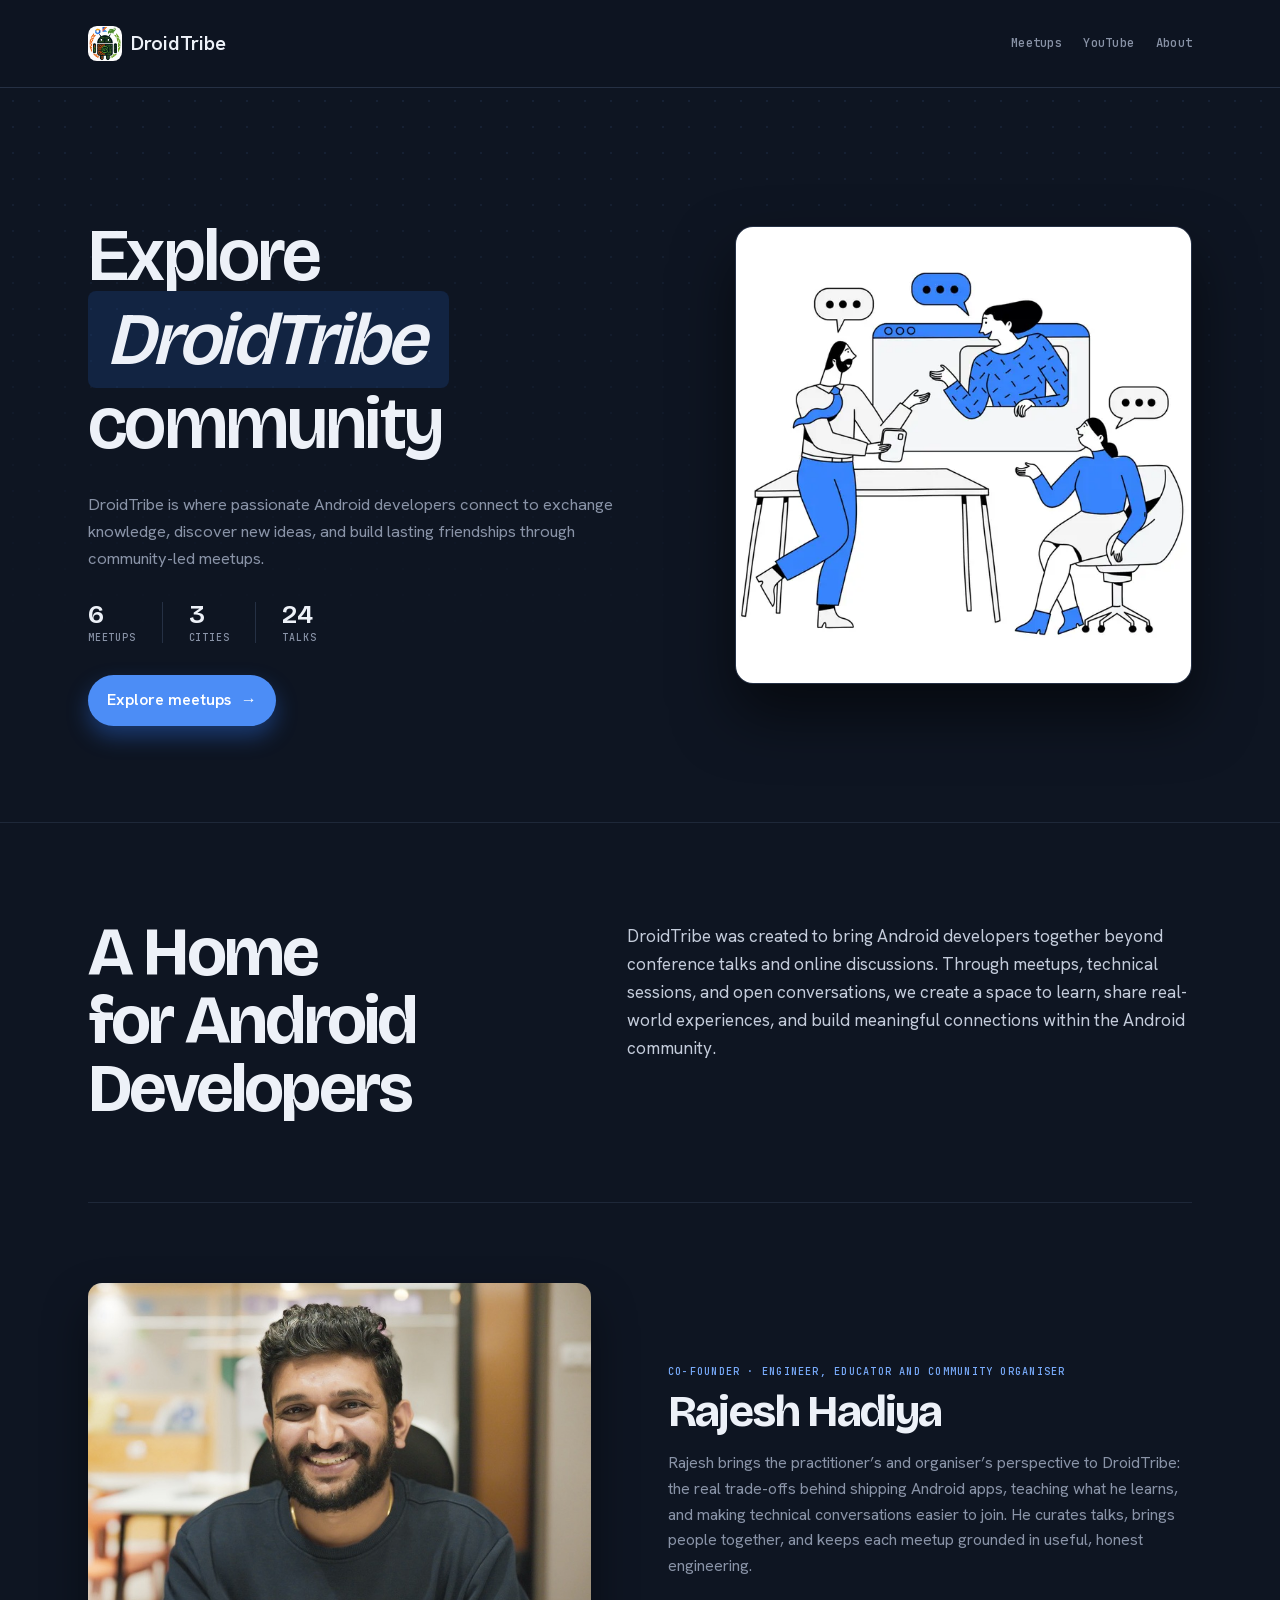
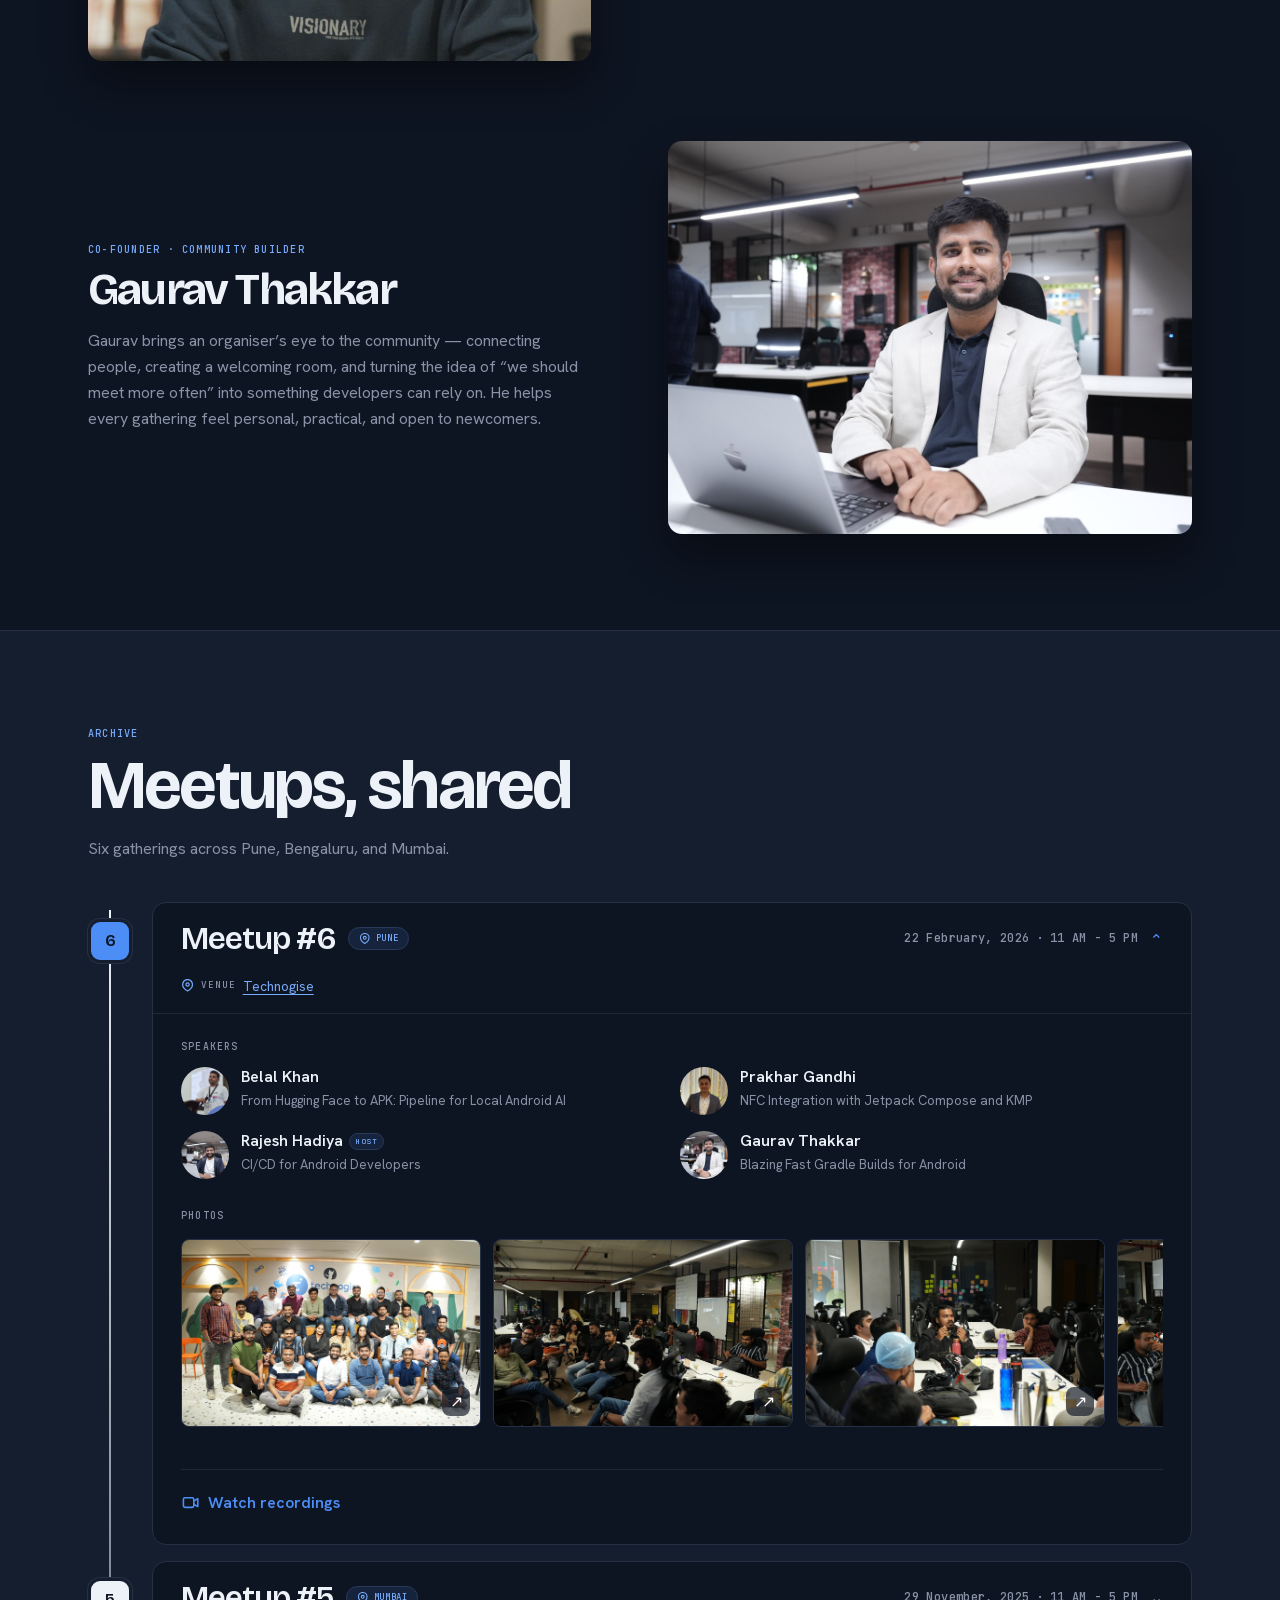
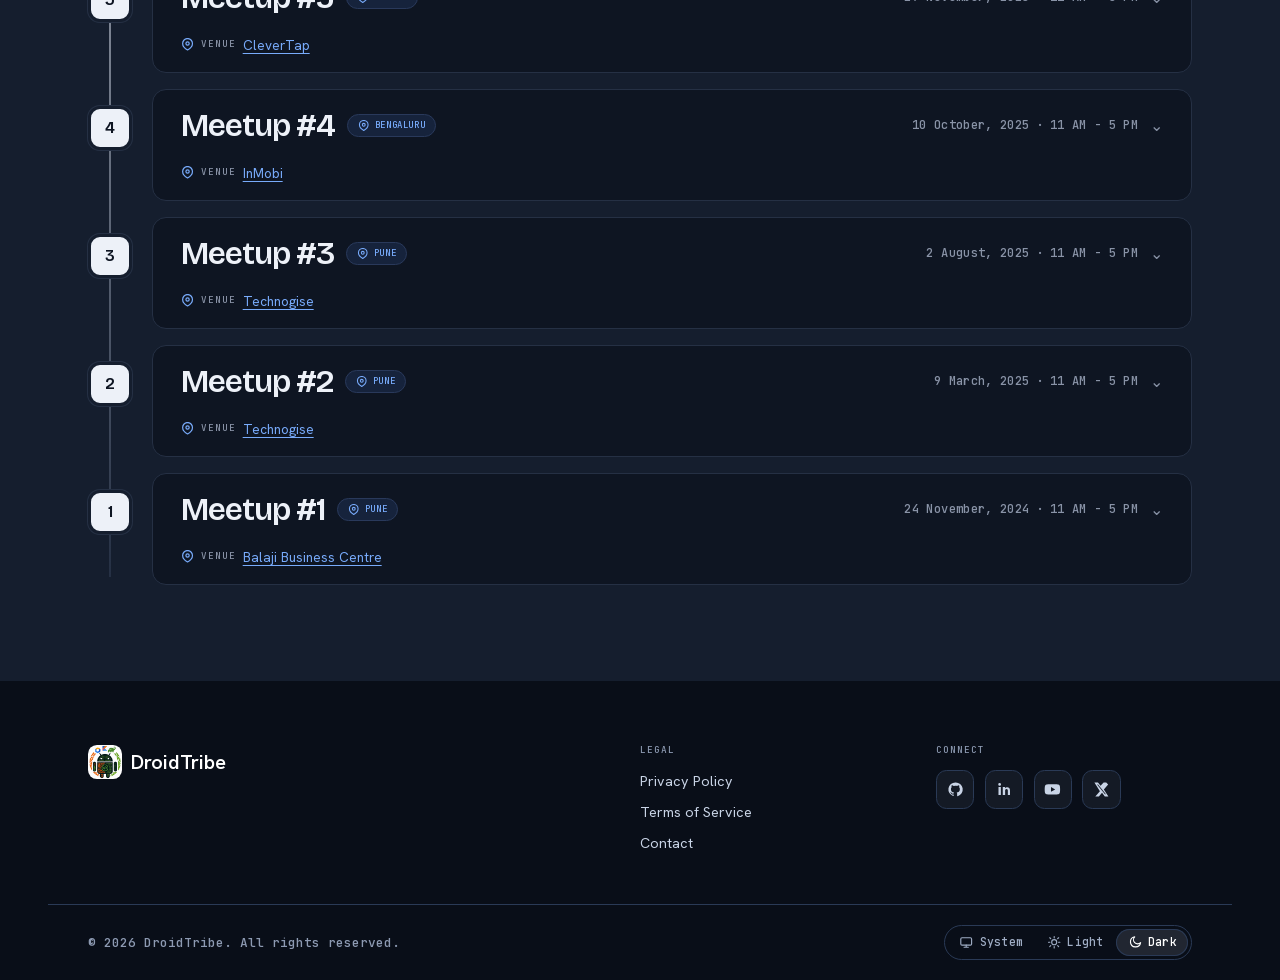
==== commit 7e8c135f: "Split content, styles and behaviour into data/, css/ and js/ Content now lives in data/ — site.js (c" ====
--- a/index.html
+++ b/index.html
@@ -9,15 +9,35 @@
     />
     <meta name="theme-color" content="#0e1522" />
     <title>DroidTribe — Android developer community</title>
-    <link rel="icon" href="assets/brand/logo.webp" />
-    <link rel="stylesheet" href="tokens.css?v=20260825-1630" />
-    <link rel="stylesheet" href="style.css?v=20260825-1630" />
+    <link
+      rel="icon"
+      type="image/png"
+      sizes="32x32"
+      href="assets/brand/favicon-32.png"
+    />
+    <link
+      rel="icon"
+      type="image/png"
+      sizes="256x256"
+      href="assets/brand/mark.png"
+    />
+    <link rel="apple-touch-icon" href="assets/brand/apple-touch-icon.png" />
+    <link rel="stylesheet" href="css/tokens.css?v=20260826-0900" />
+    <link rel="stylesheet" href="css/base.css?v=20260826-0900" />
+    <link rel="stylesheet" href="css/header.css?v=20260826-0900" />
+    <link rel="stylesheet" href="css/hero.css?v=20260826-0900" />
+    <link rel="stylesheet" href="css/about.css?v=20260826-0900" />
+    <link rel="stylesheet" href="css/archive.css?v=20260826-0900" />
+    <link rel="stylesheet" href="css/lightbox.css?v=20260826-0900" />
+    <link rel="stylesheet" href="css/footer.css?v=20260826-0900" />
+    <link rel="stylesheet" href="css/legal.css?v=20260826-0900" />
+    <link rel="stylesheet" href="css/embed.css?v=20260826-0900" />
   </head>
   <body>
     <a class="skip-link" href="#main">Skip to content</a>
     <header class="site-header">
       <a class="wordmark" href="#top" aria-label="DroidTribe home"
-        ><img src="assets/brand/logo.webp" alt="" /><span>DroidTribe</span></a
+        ><img src="assets/brand/mark.png" alt="" /><span>DroidTribe</span></a
       >
       <button
         class="nav-toggle"
@@ -54,6 +74,7 @@
         <a href="#meetups">Meetups</a
         ><a
           href="https://youtube.com/@droidtribe"
+          data-site-youtube
           target="_blank"
           rel="noreferrer"
           >YouTube</a
@@ -63,10 +84,12 @@
 
     <main id="main">
       <section class="hero" id="top">
+        <div class="dot-grid-bg" aria-hidden="true"></div>
         <div class="shell embed-back-link-wrap">
           <a
             class="embed-back-link"
             href="https://hadiyarajesh.com/community/"
+            data-site-community
             target="_parent"
           >
             <svg
@@ -91,11 +114,12 @@
               exchange knowledge, discover new ideas, and build lasting
               friendships through community-led meetups.
             </p>
-            <div class="stats" aria-label="Community statistics">
-              <div><strong>6</strong><span>Meetups</span></div>
-              <div><strong>3</strong><span>Cities</span></div>
-              <div><strong>24</strong><span>Talks</span></div>
-            </div>
+            <!-- Counts come from data/meetups.js via js/hero.js -->
+            <div
+              class="stats"
+              id="hero-stats"
+              aria-label="Community statistics"
+            ></div>
             <a class="button-primary" href="#meetups"
               >Explore meetups <span aria-hidden="true">→</span></a
             >
@@ -121,49 +145,8 @@
               connections within the Android community.
             </p>
           </div>
-          <div class="founders">
-            <article class="founder">
-              <figure>
-                <img
-                  src="assets/organizers/rajesh-hadiya.jpg"
-                  alt="Rajesh Hadiya, DroidTribe organizer"
-                />
-              </figure>
-              <div>
-                <p class="eyebrow">
-                  Co-founder · Engineer, educator and community organiser
-                </p>
-                <h3>Rajesh Hadiya</h3>
-                <p>
-                  Rajesh brings the practitioner’s and organiser’s perspective
-                  to DroidTribe: the real trade-offs behind shipping Android
-                  apps, teaching what he learns, and making technical
-                  conversations easier to join. He curates talks, brings people
-                  together, and keeps each meetup grounded in useful, honest
-                  engineering.
-                </p>
-              </div>
-            </article>
-            <article class="founder founder-reverse">
-              <figure>
-                <img
-                  src="assets/organizers/gaurav-thakkar.jpg"
-                  alt="Gaurav Thakkar, DroidTribe organizer"
-                />
-              </figure>
-              <div>
-                <p class="eyebrow">Co-founder · Community builder</p>
-                <h3>Gaurav Thakkar</h3>
-                <p>
-                  Gaurav brings an organiser’s eye to the community — connecting
-                  people, creating a welcoming room, and turning the idea of “we
-                  should meet more often” into something developers can rely on.
-                  He helps every gathering feel personal, practical, and open to
-                  newcomers.
-                </p>
-              </div>
-            </article>
-          </div>
+          <!-- Profiles come from data/organizers.js via js/organizers.js -->
+          <div class="founders" id="organizer-list"></div>
         </div>
       </section>
 
@@ -172,8 +155,9 @@
           <div class="section-heading">
             <p class="eyebrow">Archive</p>
             <h2 id="meetups-title">Meetups, shared</h2>
-            <p>Six gatherings across Pune, Bengaluru, and Mumbai.</p>
+            <p id="archive-summary"></p>
           </div>
+          <!-- Timeline comes from data/meetups.js via js/archive.js -->
           <div class="timeline" id="meetup-list"></div>
         </div>
       </section>
@@ -183,7 +167,7 @@
       <div class="shell footer-grid">
         <div class="footer-brand">
           <a class="wordmark" href="#top">
-            <img src="assets/brand/logo.webp" alt="" />
+            <img src="assets/brand/mark.png" alt="" />
             <span>DroidTribe</span>
           </a>
         </div>
@@ -240,7 +224,9 @@
         </div>
       </div>
       <div class="shell footer-bottom">
-        <span>© 2026 DroidTribe. All rights reserved.</span>
+        <span class="footer-copyright"
+          >© 2026 DroidTribe. All rights reserved.</span
+        >
         <div
           class="theme-switcher footer-theme-switcher"
           role="radiogroup"
@@ -357,6 +343,17 @@
         aria-live="polite"
       ></p>
     </dialog>
-    <script src="app.js?v=20260825-1630"></script>
+    <script src="data/site.js?v=20260826-0900"></script>
+    <script src="data/organizers.js?v=20260826-0900"></script>
+    <script src="data/meetups.js?v=20260826-0900"></script>
+    <script src="js/env.js?v=20260826-0900"></script>
+    <script src="js/site.js?v=20260826-0900"></script>
+    <script src="js/theme.js?v=20260826-0900"></script>
+    <script src="js/nav.js?v=20260826-0900"></script>
+    <script src="js/hero.js?v=20260826-0900"></script>
+    <script src="js/organizers.js?v=20260826-0900"></script>
+    <script src="js/archive.js?v=20260826-0900"></script>
+    <script src="js/lightbox.js?v=20260826-0900"></script>
+    <script src="js/embed.js?v=20260826-0900"></script>
   </body>
 </html>
--- a/css/tokens.css
+++ b/css/tokens.css
@@ -0,0 +1,84 @@
+/* Design tokens. Every colour, space, radius and easing the site uses lives
+   here — nothing else hardcodes a colour. The palette mirrors the tones used on
+   hadiyarajesh.com so the archive looks identical when embedded there. */
+:root {
+  --color-ink: #16233c;
+  --color-text: #56616f;
+  --color-muted: #6b7793;
+  --color-faint: #737c8f;
+  --color-accent: #2a6fe4;
+  --color-accent-deep: #1b4fb0;
+  --color-surface: #ffffff;
+  --color-surface-alt: #f7f9fc;
+  --color-border: #e8ecf2;
+  --color-divider: #edf1f6;
+  --color-chip: #f4f8ff;
+  --color-chip-border: #dce6f8;
+  --color-dot-grid: #d6e2f4;
+  --color-highlight: rgba(42, 111, 228, 0.16);
+  --color-footer: #0f1b30;
+  --color-success: #23a35a;
+  --color-overlay: rgba(12, 19, 32, 0.7);
+  --color-on-accent: #ffffff;
+  --color-footer-text: #c9d4e6;
+  --color-footer-muted: #9fadc4;
+  --color-footer-faint: #8d9ab2;
+  --color-footer-rule: #2a3a56;
+  --color-photo-control: rgba(14, 21, 34, 0.66);
+  --color-lightbox-control: rgba(14, 21, 34, 0.65);
+  --shadow-accent: 0 0.65rem 1.35rem rgba(42, 111, 228, 0.28);
+  --shadow-hero: 0 30px 60px rgba(22, 36, 60, 0.16);
+  --shadow-founder: 0 1.4rem 2.8rem rgba(22, 36, 60, 0.15);
+  --shadow-card: 0 20px 40px rgba(22, 36, 60, 0.12);
+  --shadow-photo: 0 0.8rem 1.75rem rgba(22, 36, 60, 0.16);
+  --shadow-lightbox: 0 2.5rem 6rem rgba(10, 18, 30, 0.48);
+  --font-display: 'Bricolage Grotesque', Arial, sans-serif;
+  --font-body: 'Hanken Grotesk', Arial, sans-serif;
+  --font-mono: 'JetBrains Mono', ui-monospace, monospace;
+  --space-1: 0.25rem;
+  --space-2: 0.5rem;
+  --space-3: 0.75rem;
+  --space-4: 1rem;
+  --space-5: 1.25rem;
+  --space-6: 1.5rem;
+  --space-8: 2rem;
+  --space-10: 2.5rem;
+  --space-12: 3rem;
+  --space-16: 4rem;
+  --space-20: 5rem;
+  --space-24: 6rem;
+  --radius-sm: 0.5rem;
+  --radius-md: 0.875rem;
+  --radius-lg: 1.125rem;
+  --radius-pill: 999px;
+  --ease-out: cubic-bezier(0.16, 1, 0.3, 1);
+  --ease-in: cubic-bezier(0.7, 0, 0.84, 0);
+  --ease-in-out: cubic-bezier(0.65, 0, 0.35, 1);
+  --dur-fast: 160ms;
+  --dur-base: 240ms;
+}
+
+:root[data-theme='dark'] {
+  --color-ink: #edf1f8;
+  --color-text: #c4ccdb;
+  --color-muted: #8993a7;
+  --color-faint: #8993a7;
+  --color-accent: #4c8df6;
+  --color-accent-deep: #78abfb;
+  --color-surface: #0e1522;
+  --color-surface-alt: #151e2e;
+  --color-border: #253044;
+  --color-divider: #1e2839;
+  --color-chip: #16233c;
+  --color-chip-border: #29395b;
+  --color-dot-grid: #202e48;
+  --color-footer: #090e18;
+  --color-success: #34c06e;
+  --color-overlay: rgba(5, 9, 16, 0.84);
+  --shadow-accent: 0 0.65rem 1.35rem rgba(42, 111, 228, 0.4);
+  --shadow-hero: 0 30px 60px rgba(0, 0, 0, 0.55);
+  --shadow-founder: 0 1.4rem 2.8rem rgba(0, 0, 0, 0.44);
+  --shadow-card: 0 20px 40px rgba(0, 0, 0, 0.5);
+  --shadow-photo: 0 0.8rem 1.75rem rgba(0, 0, 0, 0.45);
+  --shadow-lightbox: 0 2.5rem 6rem rgba(0, 0, 0, 0.72);
+}
--- a/css/base.css
+++ b/css/base.css
@@ -0,0 +1,159 @@
+/* Reset, page ground, shared typography and the handful of utilities used
+   across every page. */
+@font-face {
+  font-family: 'Bricolage Grotesque';
+  src: url('../assets/fonts/bricolage-grotesque.woff2') format('woff2');
+  font-weight: 200 800;
+  font-display: swap;
+}
+@font-face {
+  font-family: 'Hanken Grotesk';
+  src: url('../assets/fonts/hanken-grotesk.woff2') format('woff2');
+  font-weight: 400 700;
+  font-display: swap;
+}
+@font-face {
+  font-family: 'JetBrains Mono';
+  src: url('../assets/fonts/jetbrains-mono.woff2') format('woff2');
+  font-weight: 400 500;
+  font-display: swap;
+}
+
+* {
+  box-sizing: border-box;
+}
+html,
+body {
+  min-width: 0;
+  overflow-x: clip;
+}
+html {
+  scroll-behavior: smooth;
+  scroll-padding-top: 5.5rem;
+}
+body {
+  margin: 0;
+  color: var(--color-text);
+  background: var(--color-surface);
+  font: 400 1rem/1.62 var(--font-body);
+  -webkit-font-smoothing: antialiased;
+}
+button,
+a {
+  -webkit-tap-highlight-color: transparent;
+}
+a {
+  color: inherit;
+}
+button {
+  font: inherit;
+}
+img {
+  display: block;
+  max-width: 100%;
+}
+:focus-visible {
+  outline: 3px solid var(--color-accent);
+  outline-offset: 3px;
+}
+.shell {
+  width: min(100%, 74rem);
+  margin: 0 auto;
+  padding-inline: clamp(1.25rem, 4vw, 2.5rem);
+}
+.skip-link {
+  position: fixed;
+  z-index: 20;
+  left: var(--space-4);
+  top: -4rem;
+  padding: var(--space-2) var(--space-4);
+  background: var(--color-accent);
+  color: var(--color-on-accent);
+  border-radius: var(--radius-sm);
+  text-decoration: none;
+  transition: top var(--dur-fast) var(--ease-out);
+}
+.skip-link:focus {
+  top: var(--space-4);
+}
+
+h1,
+h2,
+h3,
+p {
+  overflow-wrap: anywhere;
+}
+h1,
+h2,
+h3 {
+  min-width: 0;
+  margin: 0;
+  color: var(--color-ink);
+  font-family: var(--font-display);
+  font-style: normal;
+  letter-spacing: -0.04em;
+  line-height: 0.98;
+}
+.eyebrow {
+  margin: 0;
+  color: var(--color-accent-deep);
+  font: 500 0.64rem/1.3 var(--font-mono);
+  letter-spacing: 0.12em;
+  text-transform: uppercase;
+}
+
+/* A faint dot field behind the hero, matching hadiyarajesh.com. Fades out
+   downwards so it never fights the copy below it. */
+.dot-grid-bg {
+  position: absolute;
+  inset: 0;
+  pointer-events: none;
+  background-image: radial-gradient(
+    var(--color-dot-grid) 1.1px,
+    transparent 1.1px
+  );
+  background-size: 26px 26px;
+  opacity: 0.5;
+  mask-image: linear-gradient(#000, transparent 80%);
+  -webkit-mask-image: linear-gradient(#000, transparent 80%);
+}
+
+.sr-only {
+  position: absolute;
+  width: 1px;
+  height: 1px;
+  padding: 0;
+  overflow: hidden;
+  clip: rect(0, 0, 0, 0);
+  white-space: nowrap;
+  border: 0;
+}
+
+button:disabled,
+a[aria-disabled='true'] {
+  cursor: not-allowed;
+  opacity: 0.55;
+  pointer-events: none;
+}
+
+.button-primary:active,
+.meetup-trigger:active,
+.photo-button:active,
+.icon-button:active {
+  transform: translateY(1px);
+}
+
+@media (max-width: 34rem) {
+  html {
+    scroll-padding-top: 4.5rem;
+  }
+}
+@media (prefers-reduced-motion: reduce) {
+  *,
+  *::before,
+  *::after {
+    scroll-behavior: auto !important;
+    transition-duration: 1ms !important;
+    animation-duration: 1ms !important;
+  }
+}
--- a/css/header.css
+++ b/css/header.css
@@ -0,0 +1,151 @@
+/* Sticky site header, wordmark, and the primary nav — a row on wide screens,
+   a panel behind a menu button below 48rem. */
+.site-header {
+  min-height: 5.5rem;
+  display: flex;
+  align-items: center;
+  gap: var(--space-6);
+  padding-inline: max(calc((100vw - 74rem) / 2 + 2.5rem), 1.25rem);
+  border-bottom: 1px solid var(--color-border);
+  background: color-mix(in srgb, var(--color-surface) 88%, transparent);
+  backdrop-filter: blur(12px);
+  position: sticky;
+  top: 0;
+  z-index: 10;
+}
+.wordmark {
+  display: inline-flex;
+  align-items: center;
+  gap: 0.55rem;
+  color: var(--color-ink);
+  font: 600 1.25rem/1 var(--font-body);
+  text-decoration: none;
+  white-space: nowrap;
+}
+.wordmark img {
+  width: 2.15rem;
+  height: 2.15rem;
+  /* A squircle, not a circle: the logo's outer icons touch its edges. */
+  border-radius: 26%;
+  background: #fff;
+}
+.site-header nav {
+  display: flex;
+  gap: 1.35rem;
+  margin-left: auto;
+}
+.site-header nav a,
+.theme-switcher button {
+  color: var(--color-muted);
+  background: transparent;
+  border: 0;
+  padding: 0;
+  font: 500 0.76rem/1 var(--font-mono);
+  text-decoration: none;
+  letter-spacing: 0.02em;
+  white-space: nowrap;
+  cursor: pointer;
+}
+.site-header nav a:hover,
+.site-header nav a:focus-visible,
+.theme-switcher button:hover,
+.theme-switcher button[aria-pressed='true'] {
+  color: var(--color-accent);
+}
+.nav-toggle {
+  display: none;
+  place-items: center;
+  width: 2.6rem;
+  height: 2.6rem;
+  margin-left: auto;
+  padding: 0;
+  border: 1px solid var(--color-border);
+  border-radius: var(--radius-sm);
+  background: var(--color-surface);
+  color: var(--color-ink);
+  cursor: pointer;
+}
+.nav-toggle svg {
+  width: 1.25rem;
+  height: 1.25rem;
+}
+.nav-toggle-cross,
+.nav-is-open .nav-toggle-lines {
+  display: none;
+}
+.nav-is-open .nav-toggle-cross {
+  display: block;
+}
+
+.theme-switcher {
+  display: flex;
+  align-items: center;
+  gap: 0.45rem;
+}
+.theme-switcher button {
+  padding: 0.38rem 0.48rem;
+  border: 1px solid transparent;
+  border-radius: var(--radius-pill);
+}
+.theme-switcher button[aria-pressed='true'] {
+  border-color: var(--color-chip-border);
+  background: var(--color-chip);
+}
+
+@media (max-width: 48rem) {
+  .site-header {
+    gap: var(--space-3);
+  }
+  .nav-toggle {
+    display: grid;
+  }
+  .site-header nav {
+    position: absolute;
+    left: 0;
+    right: 0;
+    top: 100%;
+    z-index: 11;
+    flex-direction: column;
+    gap: 0;
+    margin: 0;
+    padding: var(--space-2) clamp(1.25rem, 4vw, 2.5rem) var(--space-4);
+    border-bottom: 1px solid var(--color-border);
+    background: var(--color-surface);
+    box-shadow: var(--shadow-card);
+    visibility: hidden;
+    opacity: 0;
+    transform: translateY(-0.5rem);
+    transition:
+      opacity var(--dur-fast) var(--ease-out),
+      transform var(--dur-fast) var(--ease-out),
+      visibility var(--dur-fast) var(--ease-out);
+  }
+  .nav-is-open .site-header nav {
+    visibility: visible;
+    opacity: 1;
+    transform: none;
+  }
+  .site-header nav a {
+    padding: 0.95rem 0;
+    border-bottom: 1px solid var(--color-divider);
+    font-size: 0.95rem;
+    font-family: var(--font-body);
+    letter-spacing: 0;
+    color: var(--color-ink);
+  }
+  .site-header nav a:last-child {
+    border-bottom: 0;
+  }
+}
+@media (max-width: 34rem) {
+  .site-header {
+    min-height: 4rem;
+  }
+  .wordmark span {
+    font-size: 0.9rem;
+  }
+  .wordmark img {
+    width: 1.85rem;
+    height: 1.85rem;
+  }
+}
--- a/css/hero.css
+++ b/css/hero.css
@@ -0,0 +1,118 @@
+/* Hero: heading with the italic highlight, lede, derived stat row and CTA. */
+.hero {
+  position: relative;
+  overflow: hidden;
+  border-bottom: 1px solid var(--color-divider);
+}
+.hero-grid {
+  display: grid;
+  grid-template-columns: minmax(0, 1fr) minmax(18rem, 0.82fr);
+  align-items: center;
+  gap: clamp(var(--space-10), 7vw, var(--space-24));
+  padding-block: clamp(var(--space-12), 8vw, var(--space-24));
+}
+.hero-grid,
+.embed-back-link-wrap {
+  position: relative;
+}
+h1 {
+  margin-top: 0.4em;
+  font-size: clamp(2.5rem, 6.5vw, 4.625rem);
+  font-weight: 600;
+  /* Roomy enough that the highlight background never touches the line above */
+  line-height: 1.14;
+  letter-spacing: -0.035em;
+}
+h1 em {
+  display: inline;
+  font-family: var(--font-display);
+  font-style: italic;
+  font-weight: inherit;
+  letter-spacing: inherit;
+  white-space: normal;
+  background: var(--color-highlight);
+  border-radius: 8px;
+  padding: 0.05em 0.34em 0.05em 0.26em;
+  -webkit-box-decoration-break: clone;
+  box-decoration-break: clone;
+}
+.lede {
+  max-width: 34rem;
+  margin: var(--space-6) 0 0;
+  color: var(--color-muted);
+  font-size: clamp(0.95rem, 1.3vw, 1.12rem);
+}
+.stats {
+  display: flex;
+  flex-wrap: wrap;
+  row-gap: var(--space-4);
+  margin-top: 1.875rem;
+}
+.stats div {
+  padding-right: 1.625rem;
+  margin-right: 1.625rem;
+  border-right: 1px solid var(--color-border);
+}
+.stats div:last-child {
+  border: 0;
+  padding-right: 0;
+  margin-right: 0;
+}
+.stats strong,
+.stats span {
+  display: block;
+}
+.stats strong {
+  color: var(--color-ink);
+  font: 600 1.625rem/1 var(--font-display);
+}
+.stats span {
+  margin-top: 0.3125rem;
+  color: var(--color-muted);
+  font: 500 0.625rem/1 var(--font-mono);
+  letter-spacing: 0.08em;
+  text-transform: uppercase;
+}
+.button-primary {
+  display: inline-flex;
+  align-items: center;
+  gap: 0.6rem;
+  margin-top: var(--space-8);
+  padding: 0.8rem 1.2rem;
+  border-radius: var(--radius-pill);
+  background: var(--color-accent);
+  color: var(--color-on-accent);
+  box-shadow: var(--shadow-accent);
+  font-weight: 600;
+  text-decoration: none;
+  white-space: nowrap;
+  transition:
+    transform var(--dur-base) var(--ease-out),
+    background var(--dur-base) var(--ease-out);
+}
+.button-primary:hover {
+  transform: translateY(-2px);
+  background: var(--color-accent-deep);
+}
+.hero-image {
+  margin: 0;
+  overflow: hidden;
+  border: 1px solid var(--color-border);
+  border-radius: var(--radius-lg);
+  background: var(--color-surface-alt);
+  box-shadow: var(--shadow-hero);
+}
+.hero-image img {
+  width: 100%;
+  aspect-ratio: 1;
+  object-fit: cover;
+}
+
+@media (max-width: 48rem) {
+  .hero-grid {
+    grid-template-columns: minmax(0, 1fr);
+  }
+  .hero-image {
+    max-width: 33rem;
+  }
+}
--- a/css/about.css
+++ b/css/about.css
@@ -0,0 +1,69 @@
+/* "A Home for Android Developers" plus the organiser profiles. */
+.about {
+  padding-block: clamp(var(--space-16), 8vw, var(--space-24));
+}
+.about-intro {
+  display: grid;
+  grid-template-columns: minmax(0, 0.9fr) minmax(0, 1.15fr);
+  gap: clamp(var(--space-8), 9vw, var(--space-24));
+  padding-bottom: clamp(var(--space-12), 7vw, var(--space-20));
+  border-bottom: 1px solid var(--color-divider);
+}
+.about-intro h2,
+.section-heading h2 {
+  font-size: clamp(2.65rem, 5.4vw, 4.65rem);
+}
+.about-intro > p {
+  max-width: 39rem;
+  margin: 0.25rem 0 0;
+  color: var(--color-text);
+  font-size: clamp(1rem, 1.35vw, 1.16rem);
+}
+.founders {
+  display: grid;
+  gap: clamp(var(--space-12), 7vw, var(--space-20));
+  margin-top: clamp(var(--space-12), 7vw, var(--space-20));
+}
+.founder {
+  display: grid;
+  grid-template-columns: minmax(0, 0.96fr) minmax(0, 1fr);
+  gap: clamp(var(--space-8), 6vw, var(--space-20));
+  align-items: center;
+}
+.founder-reverse figure {
+  order: 2;
+}
+.founder figure {
+  margin: 0;
+  overflow: hidden;
+  border-radius: var(--radius-md);
+  background: var(--color-surface-alt);
+  box-shadow: var(--shadow-founder);
+}
+.founder img {
+  width: 100%;
+  aspect-ratio: 4 / 3;
+  object-fit: cover;
+}
+.founder h3 {
+  margin-top: var(--space-3);
+  font-size: clamp(2rem, 3.5vw, 3.05rem);
+}
+.founder div > p:last-child {
+  max-width: 38rem;
+  margin: var(--space-4) 0 0;
+  color: var(--color-muted);
+}
+
+@media (max-width: 48rem) {
+  .about-intro,
+  .founder {
+    grid-template-columns: minmax(0, 1fr);
+  }
+  .founder-reverse figure {
+    order: initial;
+  }
+  .founder figure {
+    max-width: 35rem;
+  }
+}
--- a/css/archive.css
+++ b/css/archive.css
@@ -0,0 +1,328 @@
+/* The meetup archive: timeline spine, expandable meetup cards, speaker grid
+   and the horizontal photo strip. */
+.archive {
+  padding-block: clamp(var(--space-16), 8vw, var(--space-24));
+  border-top: 1px solid var(--color-border);
+  background: var(--color-surface-alt);
+}
+.section-heading {
+  margin-bottom: var(--space-10);
+}
+.section-heading h2 {
+  margin-top: var(--space-3);
+}
+.section-heading > p:last-child {
+  margin: var(--space-4) 0 0;
+  color: var(--color-muted);
+}
+.timeline {
+  position: relative;
+  display: grid;
+  gap: var(--space-4);
+  padding-left: 4rem;
+}
+.timeline::before {
+  content: '';
+  position: absolute;
+  left: 1.32rem;
+  top: 0.5rem;
+  bottom: 0.5rem;
+  width: 2px;
+  background: linear-gradient(var(--color-ink), var(--color-border));
+}
+.meetup {
+  position: relative;
+}
+.meetup-mark {
+  position: absolute;
+  z-index: 1;
+  left: -4rem;
+  top: 1.06rem;
+  display: grid;
+  width: 2.75rem;
+  height: 2.75rem;
+  place-items: center;
+  border: 3px solid var(--color-surface-alt);
+  border-radius: 0.75rem;
+  background: var(--color-ink);
+  box-shadow: 0 0 0 1px var(--color-border);
+  color: var(--color-surface);
+  font: 600 1rem/1 var(--font-display);
+}
+.meetup.is-open .meetup-mark {
+  background: var(--color-accent);
+}
+.meetup-card {
+  overflow: hidden;
+  border: 1px solid var(--color-border);
+  border-radius: var(--radius-md);
+  background: var(--color-surface);
+  cursor: pointer;
+  transition:
+    border-color var(--dur-base) var(--ease-out),
+    box-shadow var(--dur-base) var(--ease-out);
+}
+.meetup-trigger {
+  width: 100%;
+  display: flex;
+  align-items: center;
+  justify-content: space-between;
+  gap: var(--space-4);
+  border: 0;
+  padding: 1.25rem clamp(1.15rem, 3vw, 1.75rem);
+  color: var(--color-ink);
+  background: transparent;
+  text-align: left;
+  cursor: pointer;
+  transition: background var(--dur-fast) var(--ease-out);
+}
+.meetup-title-row,
+.meetup-meta {
+  display: flex;
+  align-items: center;
+  flex-wrap: wrap;
+  gap: 0.75rem;
+}
+.meetup-title {
+  font: 600 clamp(1.4rem, 2.5vw, 2rem)/1 var(--font-display);
+  letter-spacing: -0.03em;
+}
+.city-chip,
+.host-chip {
+  display: inline-flex;
+  align-items: center;
+  gap: 0.3rem;
+  padding: 0.3rem 0.62rem;
+  border: 1px solid var(--color-chip-border);
+  border-radius: var(--radius-pill);
+  color: var(--color-accent-deep);
+  background: var(--color-chip);
+  font: 500 0.57rem/1 var(--font-mono);
+  letter-spacing: 0.07em;
+  text-transform: uppercase;
+}
+.host-chip {
+  padding: 0.21rem 0.35rem;
+  font-size: 0.48rem;
+}
+.meetup-date {
+  display: inline-flex;
+  flex-wrap: wrap;
+  align-items: baseline;
+  gap: 0 0.4rem;
+  color: var(--color-muted);
+  font: 500 0.75rem/1.3 var(--font-mono);
+  letter-spacing: 0.03em;
+}
+.meetup-date-part {
+  white-space: nowrap;
+}
+.chevron {
+  color: var(--color-faint);
+  transition:
+    transform var(--dur-base) var(--ease-out),
+    color var(--dur-base) var(--ease-out);
+}
+.meetup.is-open .chevron {
+  transform: rotate(180deg);
+  color: var(--color-accent);
+}
+.venue {
+  display: flex;
+  align-items: center;
+  gap: 0.45rem;
+  padding: 0 clamp(1.15rem, 3vw, 1.75rem) 1rem;
+  color: var(--color-muted);
+  font-size: 0.85rem;
+}
+.meetup.is-open .venue {
+  border-bottom: 1px solid var(--color-divider);
+}
+.venue-label {
+  color: var(--color-faint);
+  font: 500 0.58rem/1 var(--font-mono);
+  letter-spacing: 0.09em;
+  text-transform: uppercase;
+}
+.venue a {
+  color: var(--color-accent-deep);
+  text-underline-offset: 0.2rem;
+}
+.map-pin {
+  flex: 0 0 auto;
+  width: 0.82rem;
+  height: 0.82rem;
+  color: var(--color-accent-deep);
+}
+.city-chip .map-pin {
+  width: 0.72rem;
+  height: 0.72rem;
+}
+.meetup-panel {
+  display: grid;
+  gap: var(--space-8);
+  padding: clamp(1.15rem, 3vw, 1.75rem);
+}
+.meetup-panel[hidden] {
+  display: none;
+}
+.panel-label {
+  margin: 0 0 var(--space-4);
+  color: var(--color-faint);
+  font: 500 0.62rem/1 var(--font-mono);
+  letter-spacing: 0.12em;
+  text-transform: uppercase;
+}
+.speaker-grid {
+  display: grid;
+  grid-template-columns: repeat(2, minmax(0, 1fr));
+  gap: var(--space-4);
+}
+.speaker {
+  display: flex;
+  align-items: flex-start;
+  gap: 0.75rem;
+  min-width: 0;
+  padding: 0.4rem;
+  margin: -0.4rem;
+  border-radius: var(--radius-sm);
+  text-decoration: none;
+  transition: background var(--dur-fast) var(--ease-out);
+}
+a.speaker:hover {
+  background: var(--color-chip);
+}
+.speaker img {
+  flex: 0 0 auto;
+  width: 3rem;
+  height: 3rem;
+  border-radius: 50%;
+  object-fit: cover;
+  background: var(--color-chip);
+}
+.speaker-name {
+  display: flex;
+  align-items: center;
+  gap: 0.35rem;
+  color: var(--color-ink);
+  font-weight: 600;
+  line-height: 1.25;
+}
+.speaker-topic {
+  margin: 0.2rem 0 0;
+  color: var(--color-muted);
+  font-size: 0.82rem;
+  line-height: 1.4;
+}
+.photo-strip {
+  display: flex;
+  gap: 0.75rem;
+  overflow-x: auto;
+  padding: 0.1rem 0 0.65rem;
+  scroll-snap-type: x mandatory;
+  scrollbar-color: var(--color-muted) transparent;
+}
+.photo-button {
+  position: relative;
+  flex: 0 0 min(72%, 18.75rem);
+  min-width: 0;
+  overflow: hidden;
+  aspect-ratio: 16 / 10;
+  padding: 0;
+  border: 1px solid var(--color-border);
+  border-radius: var(--radius-sm);
+  background: var(--color-chip);
+  cursor: zoom-in;
+  scroll-snap-align: start;
+  transition:
+    transform var(--dur-base) var(--ease-out),
+    box-shadow var(--dur-base) var(--ease-out);
+}
+.photo-button:hover {
+  transform: translateY(-2px);
+  box-shadow: var(--shadow-photo);
+}
+.photo-button img {
+  width: 100%;
+  height: 100%;
+  object-fit: cover;
+}
+.photo-button::after {
+  content: '↗';
+  position: absolute;
+  display: grid;
+  place-items: center;
+  right: 0.6rem;
+  bottom: 0.6rem;
+  width: 1.8rem;
+  height: 1.8rem;
+  border-radius: var(--radius-sm);
+  background: var(--color-photo-control);
+  color: var(--color-on-accent);
+}
+.recording-link {
+  display: inline-flex;
+  align-items: center;
+  gap: 0.5rem;
+  width: 100%;
+  padding-top: var(--space-5);
+  border-top: 1px solid var(--color-divider);
+  color: var(--color-accent);
+  font-weight: 600;
+  text-decoration: none;
+}
+.recording-icon {
+  flex: 0 0 auto;
+  width: 1.2rem;
+  height: 1.2rem;
+}
+
+@media (max-width: 48rem) {
+  .speaker-grid {
+    grid-template-columns: minmax(0, 1fr);
+  }
+}
+@media (max-width: 34rem) {
+  .timeline {
+    padding-left: 3.15rem;
+  }
+  .timeline::before {
+    left: 1rem;
+  }
+  .meetup-mark {
+    left: -3.15rem;
+    width: 2.2rem;
+    height: 2.2rem;
+    border-radius: 0.6rem;
+  }
+  /* Stack title above date so the date never squeezes into a narrow column,
+     and pin the chevron to the title line instead of the date line. */
+  .meetup-trigger {
+    position: relative;
+    flex-direction: column;
+    align-items: stretch;
+    gap: 0.5rem;
+  }
+  .meetup-title-row {
+    gap: 0.55rem;
+    padding-right: 2rem;
+  }
+  .meetup-meta {
+    width: 100%;
+  }
+  .meetup-date {
+    text-align: left;
+    font-size: 0.7rem;
+  }
+  .chevron {
+    position: absolute;
+    top: 1.45rem;
+    right: clamp(1.15rem, 3vw, 1.75rem);
+  }
+  .speaker-topic {
+    font-size: 0.875rem;
+  }
+  .photo-button {
+    flex-basis: min(84%, 18.75rem);
+  }
+}
--- a/css/footer.css
+++ b/css/footer.css
@@ -0,0 +1,131 @@
+/* Footer: brand, link columns, social buttons and the theme switcher. */
+.footer {
+  padding-top: var(--space-16);
+  color: var(--color-footer-text);
+  background: var(--color-footer);
+}
+.footer-grid {
+  display: grid;
+  grid-template-columns: minmax(0, 2fr) repeat(2, minmax(0, 1fr));
+  gap: var(--space-10);
+  padding-bottom: var(--space-12);
+}
+.footer .wordmark {
+  color: var(--color-on-accent);
+}
+.footer-label {
+  margin: 0 0 var(--space-4);
+  color: var(--color-footer-faint);
+  font: 500 0.59rem/1 var(--font-mono);
+  letter-spacing: 0.11em;
+  text-transform: uppercase;
+}
+.footer-grid a:not(.wordmark) {
+  display: block;
+  width: fit-content;
+  margin-top: 0.48rem;
+  color: var(--color-footer-text);
+  font-size: 0.9rem;
+  text-decoration: none;
+  white-space: nowrap;
+}
+.footer-grid a:not(.wordmark):hover,
+.footer-bottom a:hover {
+  color: var(--color-on-accent);
+}
+.footer-socials {
+  display: flex;
+  flex-wrap: nowrap;
+  gap: 0.65rem;
+}
+.footer-socials a {
+  display: grid !important;
+  width: 2.4rem !important;
+  height: 2.4rem;
+  place-items: center;
+  margin: 0 !important;
+  border: 1px solid var(--color-footer-rule);
+  border-radius: 0.65rem;
+  color: var(--color-footer-text) !important;
+  background: color-mix(in srgb, var(--color-footer-text) 6%, transparent);
+}
+.footer-socials a:hover {
+  background: color-mix(in srgb, var(--color-footer-text) 14%, transparent);
+}
+.footer-socials svg {
+  width: 1.05rem;
+  height: 1.05rem;
+  fill: currentColor;
+}
+.footer-bottom {
+  display: flex;
+  align-items: center;
+  justify-content: space-between;
+  gap: var(--space-4);
+  padding-block: var(--space-5);
+  border-top: 1px solid var(--color-footer-rule);
+  color: var(--color-footer-faint);
+  font: 500 0.7rem/1.5 var(--font-mono);
+}
+.footer-copyright {
+  font-size: 0.8rem;
+}
+.footer-bottom a {
+  color: inherit;
+  text-decoration: none;
+  white-space: nowrap;
+}
+.footer-theme-switcher {
+  display: inline-flex;
+  align-items: center;
+  gap: 0.1rem;
+  padding: 0.18rem;
+  border: 1px solid var(--color-footer-rule);
+  border-radius: var(--radius-pill);
+  background: transparent;
+}
+.footer-theme-switcher button {
+  display: inline-flex;
+  align-items: center;
+  gap: 0.38rem;
+  padding: 0.4rem 0.7rem;
+  border: 0;
+  border-radius: var(--radius-pill);
+  background: transparent;
+  color: var(--color-footer-muted);
+  font-size: 0.72rem;
+  cursor: pointer;
+}
+.footer-theme-switcher svg {
+  width: 0.9rem;
+  height: 0.9rem;
+}
+.footer-theme-switcher button[aria-pressed='true'] {
+  color: var(--color-on-accent);
+  background: color-mix(in srgb, var(--color-footer-text) 12%, transparent);
+  box-shadow: inset 0 0 0 1px var(--color-footer-rule);
+}
+
+@media (max-width: 48rem) {
+  .footer-grid {
+    grid-template-columns: minmax(0, 1fr) minmax(0, 1fr);
+  }
+  .footer-grid > :first-child {
+    grid-column: 1 / -1;
+  }
+}
+@media (max-width: 34rem) {
+  .footer-grid {
+    grid-template-columns: minmax(0, 1fr);
+  }
+  .footer-bottom {
+    flex-direction: column;
+    align-items: flex-start;
+  }
+  .footer-copyright {
+    font-size: 0.78rem;
+  }
+  .footer-theme-switcher {
+    align-self: flex-start;
+  }
+}
--- a/css/legal.css
+++ b/css/legal.css
@@ -0,0 +1,87 @@
+/* Privacy policy, terms of service and contact. */
+.legal-page {
+  min-height: calc(100vh - 5.5rem);
+  padding-block: clamp(4rem, 9vw, 7rem);
+  background: var(--color-surface);
+}
+.legal-shell {
+  max-width: 48rem;
+}
+.legal-shell h1 {
+  max-width: 18ch;
+  margin: var(--space-4) 0 var(--space-3);
+  color: var(--color-ink);
+  font: 600 clamp(2.4rem, 6vw, 4.5rem)/0.98 var(--font-display);
+  letter-spacing: -0.055em;
+}
+.legal-updated {
+  margin: 0;
+  color: var(--color-faint);
+  font: 500 0.7rem/1.4 var(--font-mono);
+  letter-spacing: 0.04em;
+}
+.legal-lede {
+  max-width: 48rem;
+  margin: var(--space-5) 0 0;
+  color: var(--color-muted);
+  font-size: clamp(1.05rem, 2.3vw, 1.25rem);
+  line-height: 1.6;
+}
+.legal-content {
+  margin-top: var(--space-10);
+  color: var(--color-muted);
+  font-size: 1rem;
+  line-height: 1.75;
+}
+.legal-content h2 {
+  margin: var(--space-10) 0 var(--space-3);
+  color: var(--color-ink);
+  font: 600 clamp(1.35rem, 3vw, 1.75rem)/1.15 var(--font-display);
+  letter-spacing: -0.03em;
+}
+.legal-content p {
+  margin: var(--space-4) 0 0;
+}
+.legal-content code {
+  padding: 0.1em 0.35em;
+  border: 1px solid var(--color-border);
+  border-radius: var(--radius-sm);
+  background: var(--color-surface-alt);
+  color: var(--color-ink);
+  font: 500 0.88em var(--font-mono);
+}
+.legal-content a,
+.contact-details a {
+  color: var(--color-accent-deep);
+  text-underline-offset: 0.2rem;
+}
+.contact-details {
+  display: grid;
+  grid-template-columns: repeat(2, minmax(0, 1fr));
+  gap: var(--space-6);
+  margin-top: var(--space-10);
+}
+.contact-details div {
+  padding: var(--space-5);
+  border: 1px solid var(--color-border);
+  border-radius: var(--radius-md);
+  background: var(--color-surface);
+}
+.contact-details span {
+  display: block;
+  margin-bottom: var(--space-2);
+  color: var(--color-faint);
+  font: 500 0.62rem/1 var(--font-mono);
+  letter-spacing: 0.1em;
+  text-transform: uppercase;
+}
+.contact-details p {
+  margin: 0;
+  color: var(--color-ink);
+}
+
+@media (max-width: 48rem) {
+  .contact-details {
+    grid-template-columns: minmax(0, 1fr);
+  }
+}
--- a/css/embed.css
+++ b/css/embed.css
@@ -0,0 +1,55 @@
+/* Content-only mode (?embed=1): the archive rendered inside an iframe on
+   another page. The frame never scrolls itself — the parent sizes it from a
+   posted content height — so anything viewport-tall has to be neutralised. */
+.is-embedded,
+.is-embedded body {
+  overflow: hidden;
+}
+.is-embedded .site-header,
+.is-embedded .footer,
+.is-embedded .skip-link {
+  display: none;
+}
+.embed-back-link-wrap {
+  display: none;
+}
+.embed-back-link {
+  align-items: center;
+  gap: 0.55rem;
+  color: var(--color-muted);
+  font: 500 0.7rem/1 var(--font-mono);
+  letter-spacing: 0.12em;
+  text-decoration: none;
+  text-transform: uppercase;
+}
+.embed-back-link svg {
+  width: 1.1rem;
+  height: 1.1rem;
+}
+.is-embedded .embed-back-link {
+  display: inline-flex;
+}
+/* Lines the back link and heading up with the same pair on the host site. */
+.is-embedded .embed-back-link-wrap {
+  display: block;
+  padding-top: clamp(var(--space-16), 9.5vw, 7.5rem);
+}
+.is-embedded .hero-grid {
+  padding-top: var(--space-3);
+}
+/* `vh` inside the iframe spans the whole document, so viewport-tall floors
+   would keep inflating the height reported to the parent. */
+.is-embedded .legal-page {
+  min-height: 0;
+}
+.is-embedded {
+  --lightbox-max-h: min(calc(var(--embed-viewport-height, 100vh) * 0.7), 40rem);
+}
+.is-embedded .lightbox {
+  position: absolute;
+  inset: auto auto auto 50%;
+  top: var(--embed-modal-top, 50vh);
+  margin: 0;
+  max-height: calc(var(--embed-viewport-height, 100vh) - 2rem);
+  transform: translate(-50%, -50%);
+}
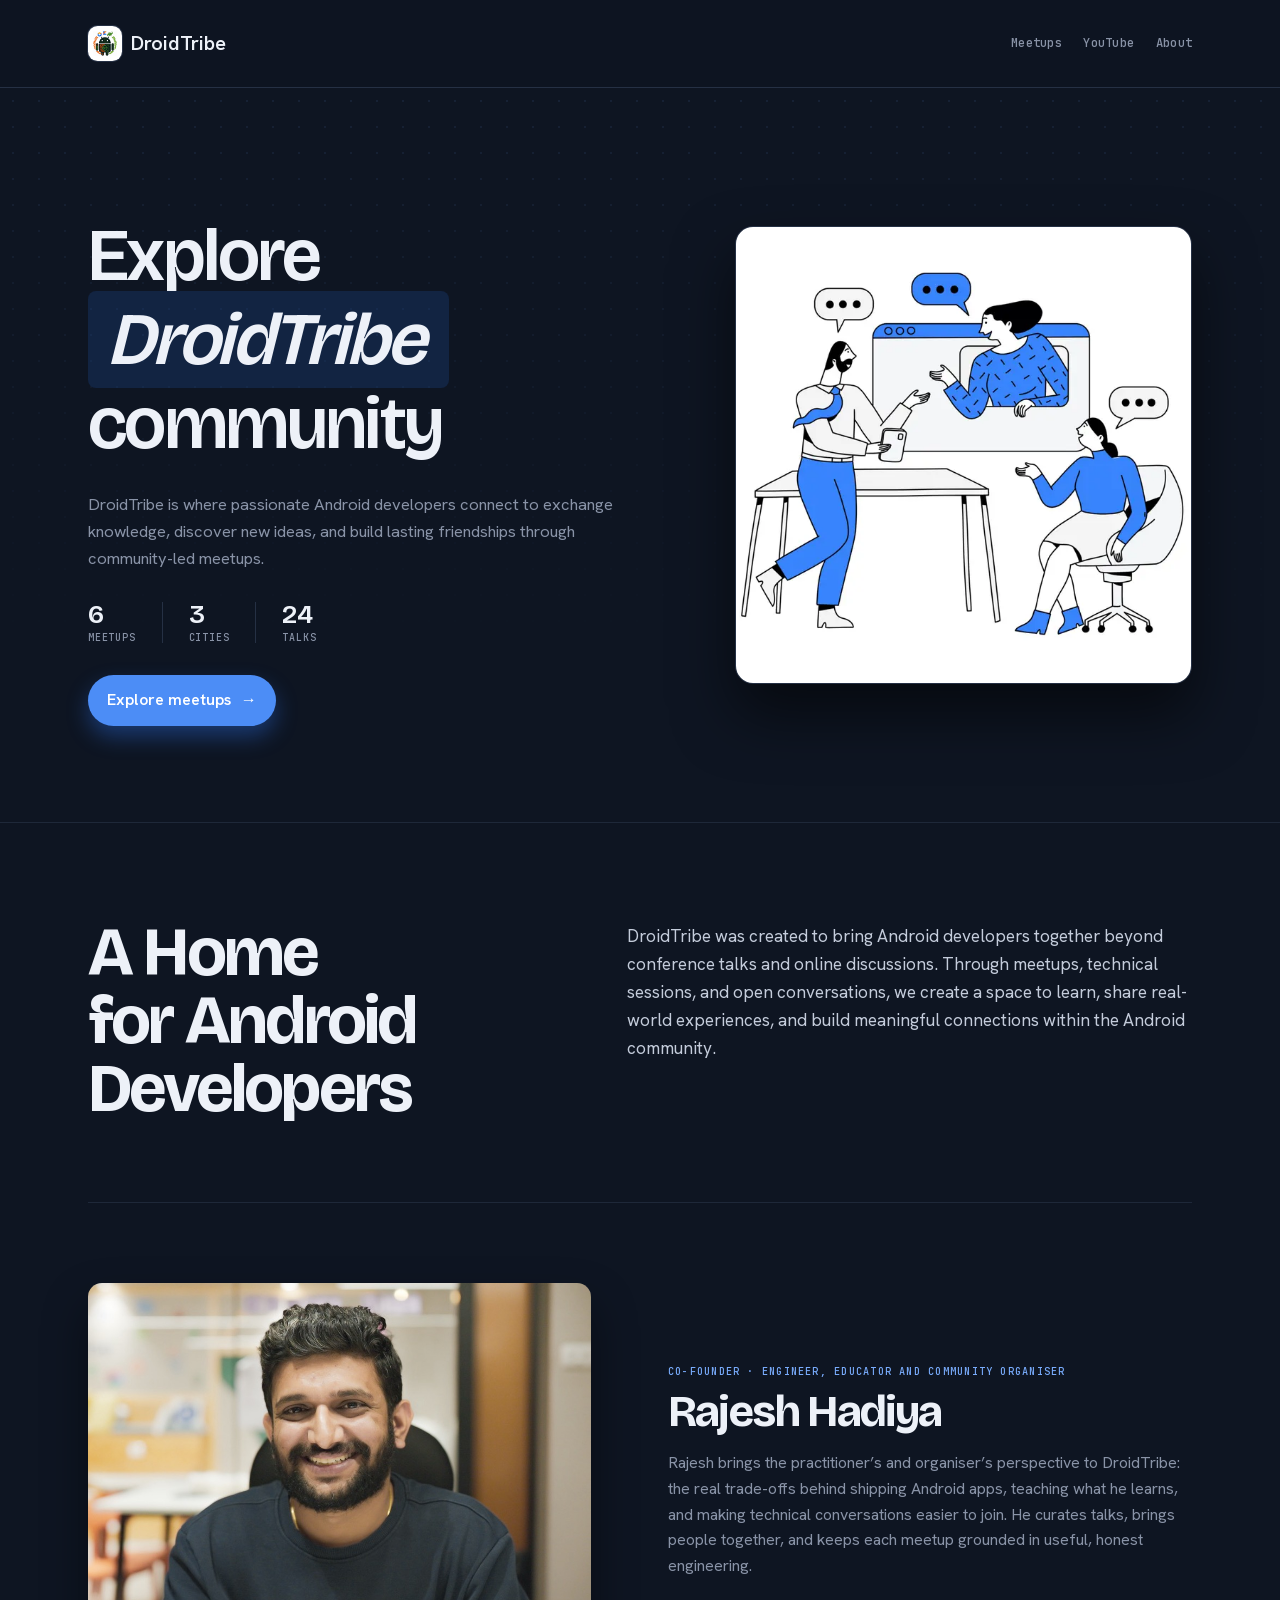
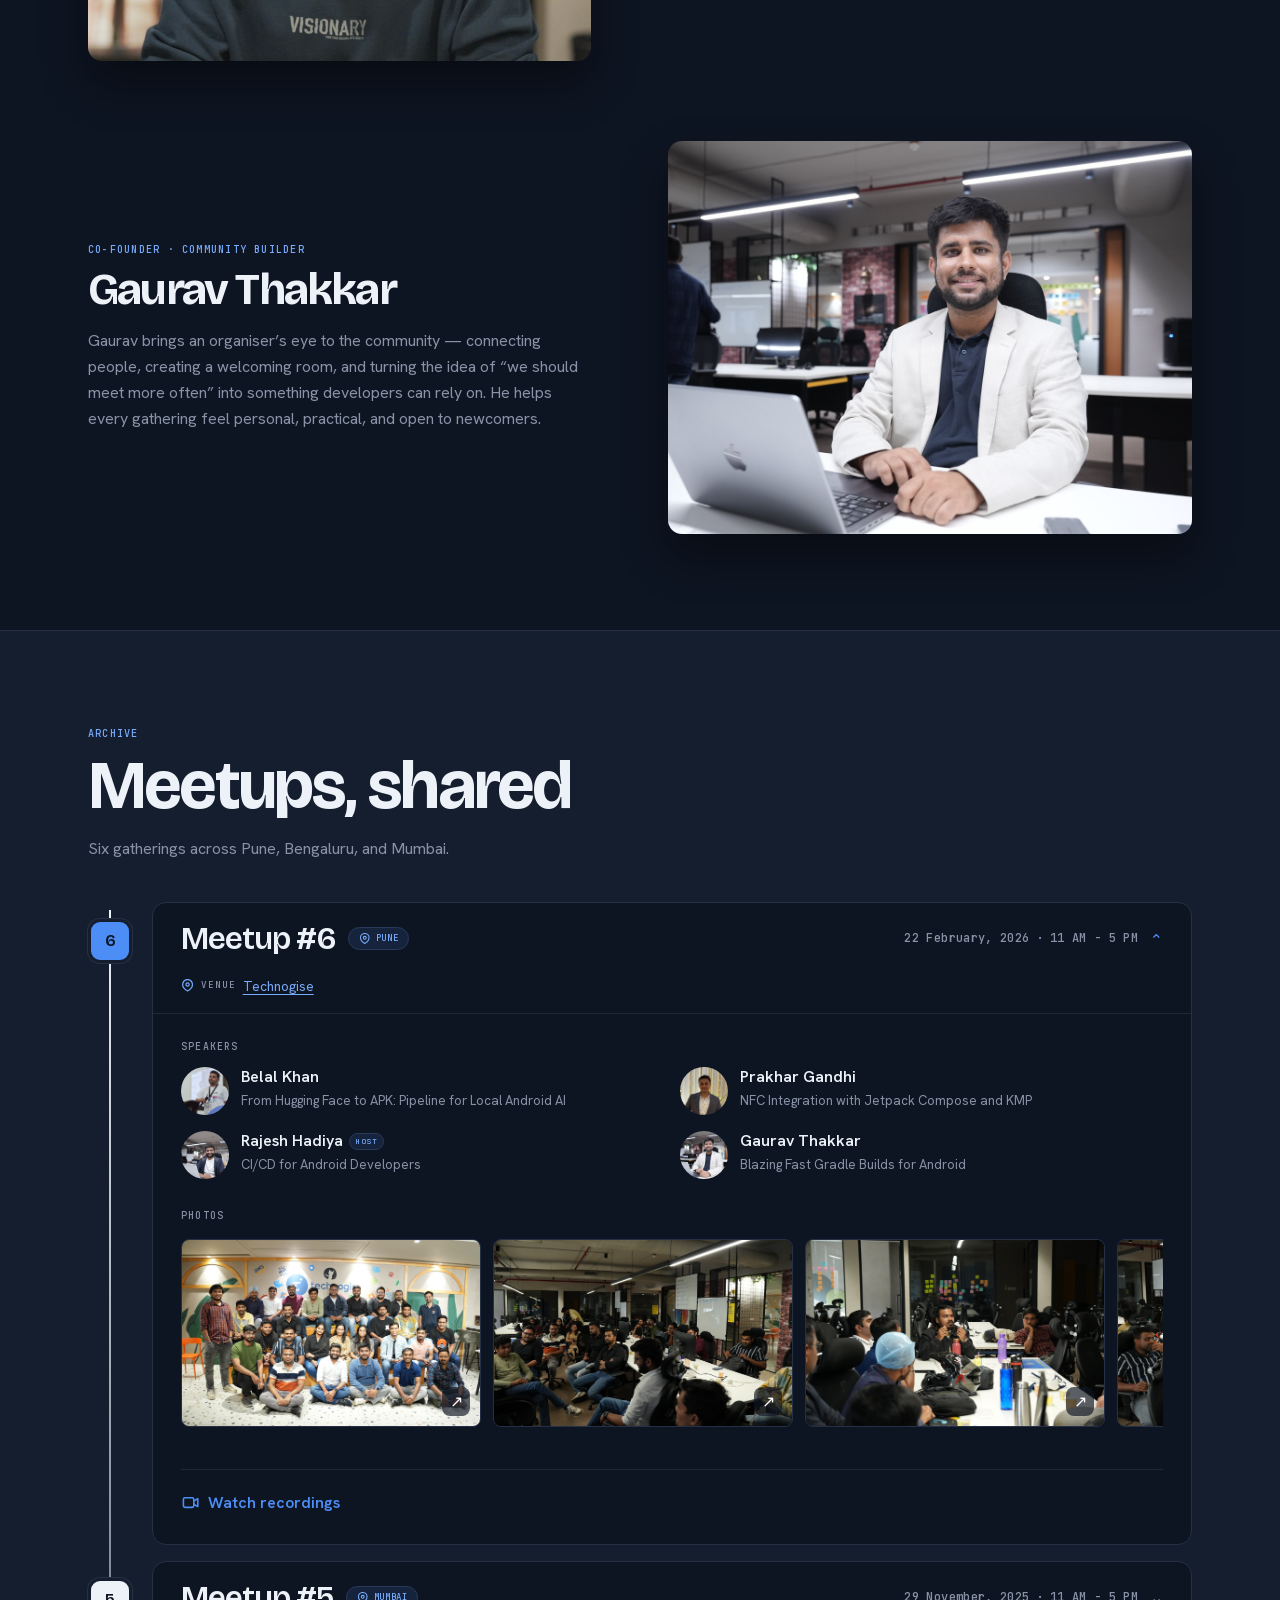
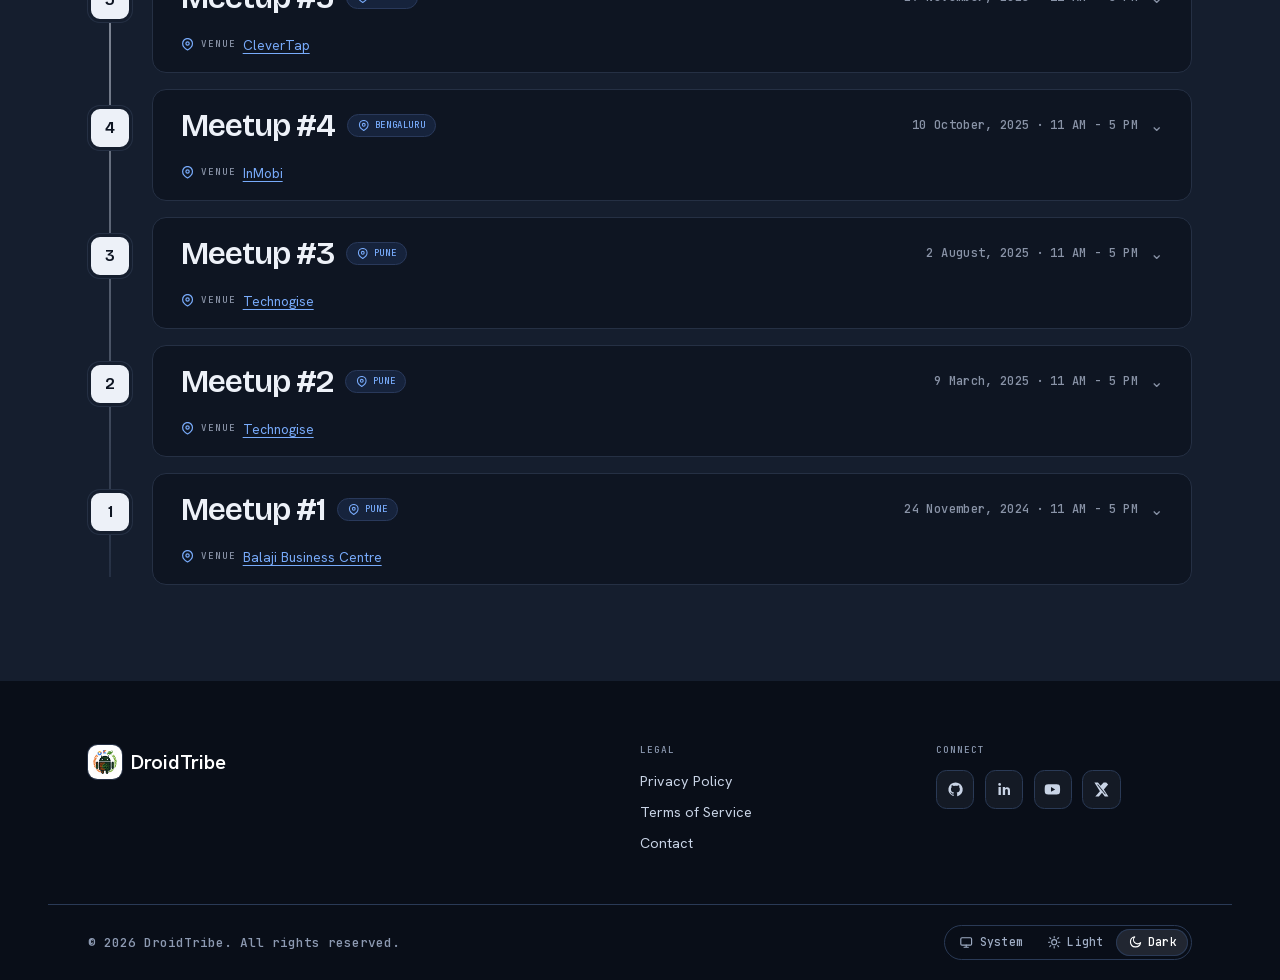
==== commit 56551add: "Read every shared value from data/site.js, and pad the logo tile The pages carried literal copies of" ====
--- a/index.html
+++ b/index.html
@@ -37,7 +37,9 @@
     <a class="skip-link" href="#main">Skip to content</a>
     <header class="site-header">
       <a class="wordmark" href="#top" aria-label="DroidTribe home"
-        ><img src="assets/brand/mark.png" alt="" /><span>DroidTribe</span></a
+        ><img src="assets/brand/mark.png" alt="" /><span data-site-name
+          >DroidTribe</span
+        ></a
       >
       <button
         class="nav-toggle"
@@ -72,12 +74,7 @@
       </button>
       <nav id="site-nav" aria-label="Primary">
         <a href="#meetups">Meetups</a
-        ><a
-          href="https://youtube.com/@droidtribe"
-          data-site-youtube
-          target="_blank"
-          rel="noreferrer"
-          >YouTube</a
+        ><a data-site-youtube target="_blank" rel="noreferrer">YouTube</a
         ><a href="#about">About</a>
       </nav>
     </header>
@@ -86,12 +83,7 @@
       <section class="hero" id="top">
         <div class="dot-grid-bg" aria-hidden="true"></div>
         <div class="shell embed-back-link-wrap">
-          <a
-            class="embed-back-link"
-            href="https://hadiyarajesh.com/community/"
-            data-site-community
-            target="_parent"
-          >
+          <a class="embed-back-link" data-site-community target="_parent">
             <svg
               viewBox="0 0 24 24"
               fill="none"
@@ -168,7 +160,7 @@
         <div class="footer-brand">
           <a class="wordmark" href="#top">
             <img src="assets/brand/mark.png" alt="" />
-            <span>DroidTribe</span>
+            <span data-site-name>DroidTribe</span>
           </a>
         </div>
         <div>
@@ -179,53 +171,13 @@
         </div>
         <div>
           <p class="footer-label">Connect</p>
-          <div class="footer-socials" aria-label="DroidTribe social links">
-            <a
-              href="https://github.com/droidtribe"
-              target="_blank"
-              rel="noreferrer"
-              aria-label="GitHub"
-              ><svg viewBox="0 0 24 24" aria-hidden="true">
-                <path
-                  d="M12 2a10 10 0 0 0-3.16 19.49c.5.09.68-.22.68-.48v-1.7c-2.78.61-3.37-1.2-3.37-1.2-.45-1.16-1.12-1.46-1.12-1.46-.91-.63.07-.62.07-.62 1 .07 1.54 1.03 1.54 1.03.9 1.54 2.34 1.1 2.9.84.09-.65.35-1.1.63-1.35-2.22-.25-4.56-1.11-4.56-4.95 0-1.1.4-2 1.03-2.71-.1-.25-.45-1.28.1-2.67 0 0 .84-.27 2.75 1.03A9.5 9.5 0 0 1 12 6.84c.85 0 1.71.12 2.51.35 1.91-1.29 2.75-1.03 2.75-1.03.54 1.39.2 2.42.1 2.67.64.71 1.03 1.61 1.03 2.71 0 3.85-2.34 4.69-4.57 4.94.36.31.67.93.67 1.88v2.78c0 .27.18.57.69.48A10 10 0 0 0 12 2Z"
-                /></svg
-            ></a>
-            <a
-              href="https://www.linkedin.com/in/hadiyarajesh/"
-              target="_blank"
-              rel="noreferrer"
-              aria-label="LinkedIn"
-              ><svg viewBox="0 0 24 24" aria-hidden="true">
-                <path
-                  d="M6.94 8.5H3.56V20h3.38V8.5Zm.22-3.55A1.96 1.96 0 0 0 5.2 3a1.97 1.97 0 0 0 0 3.94 1.96 1.96 0 0 0 1.96-1.99ZM20 13.4c0-3.13-1.67-4.58-3.9-4.58-1.8 0-2.6.99-3.05 1.69V8.5H9.67V20h3.38v-6.39c0-.34.02-.68.13-.92.27-.68.87-1.38 1.88-1.38 1.33 0 1.86 1.01 1.86 2.49V20H20v-6.6Z"
-                /></svg
-            ></a>
-            <a
-              href="https://youtube.com/@droidtribe"
-              target="_blank"
-              rel="noreferrer"
-              aria-label="YouTube"
-              ><svg viewBox="0 0 24 24" aria-hidden="true">
-                <path
-                  d="M23 12s0-3.24-.41-4.8a3.03 3.03 0 0 0-2.14-2.14C18.88 4.65 12 4.65 12 4.65s-6.88 0-8.45.41A3.03 3.03 0 0 0 1.41 7.2C1 8.76 1 12 1 12s0 3.24.41 4.8a3.03 3.03 0 0 0 2.14 2.14c1.57.41 8.45.41 8.45.41s6.88 0 8.45-.41a3.03 3.03 0 0 0 2.14-2.14C23 15.24 23 12 23 12ZM10 15.5v-7l6 3.5-6 3.5Z"
-                /></svg
-            ></a>
-            <a
-              href="https://x.com/hadiyarajesh"
-              target="_blank"
-              rel="noreferrer"
-              aria-label="X"
-              ><svg viewBox="0 0 24 24" aria-hidden="true">
-                <path
-                  d="m18.9 2 2.7 3.1-6.09 6.96L22 22h-5.1l-4-5.1L8.4 22H3.3l6.57-7.5L2 2h5.1l3.7 4.8L15.2 2h3.7Zm-1.8 16.8h1.4L7.2 5.1H5.8L17.1 18.8Z"
-                /></svg
-            ></a>
-          </div>
+          <div class="footer-socials" data-site-socials></div>
         </div>
       </div>
       <div class="shell footer-bottom">
         <span class="footer-copyright"
-          >© 2026 DroidTribe. All rights reserved.</span
+          >© <span data-site-year>2026</span>
+          <span data-site-name>DroidTribe</span>. All rights reserved.</span
         >
         <div
           class="theme-switcher footer-theme-switcher"
--- a/css/header.css
+++ b/css/header.css
@@ -25,9 +25,12 @@
 .wordmark img {
   width: 2.15rem;
   height: 2.15rem;
-  /* A squircle, not a circle: the logo's outer icons touch its edges. */
-  border-radius: 26%;
+  /* The mark sits on a white tile with its padding baked into the file, so the
+     icons around its edge never touch the rounded corners. The ring gives the
+     tile an edge on the light theme, where the header is white too. */
+  border-radius: 28%;
   background: #fff;
+  box-shadow: 0 0 0 1px var(--color-border);
 }
 .site-header nav {
   display: flex;
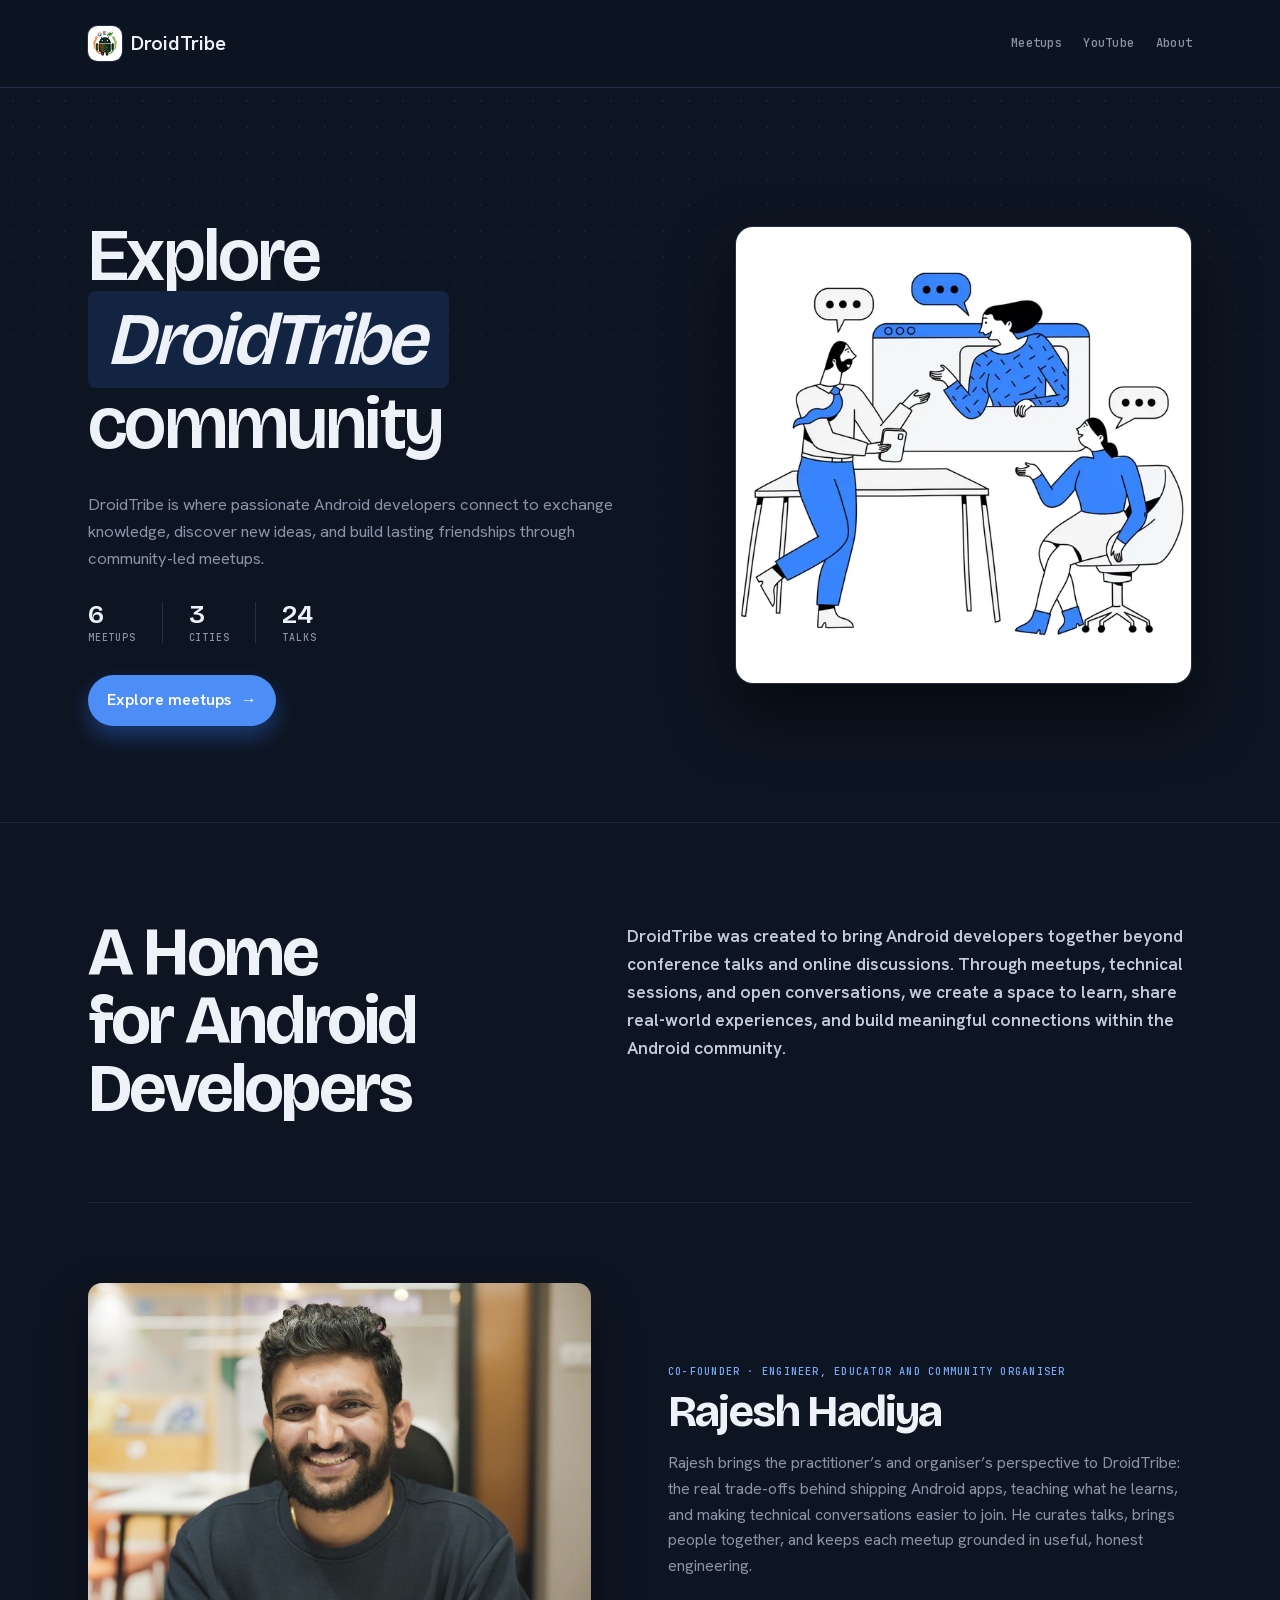
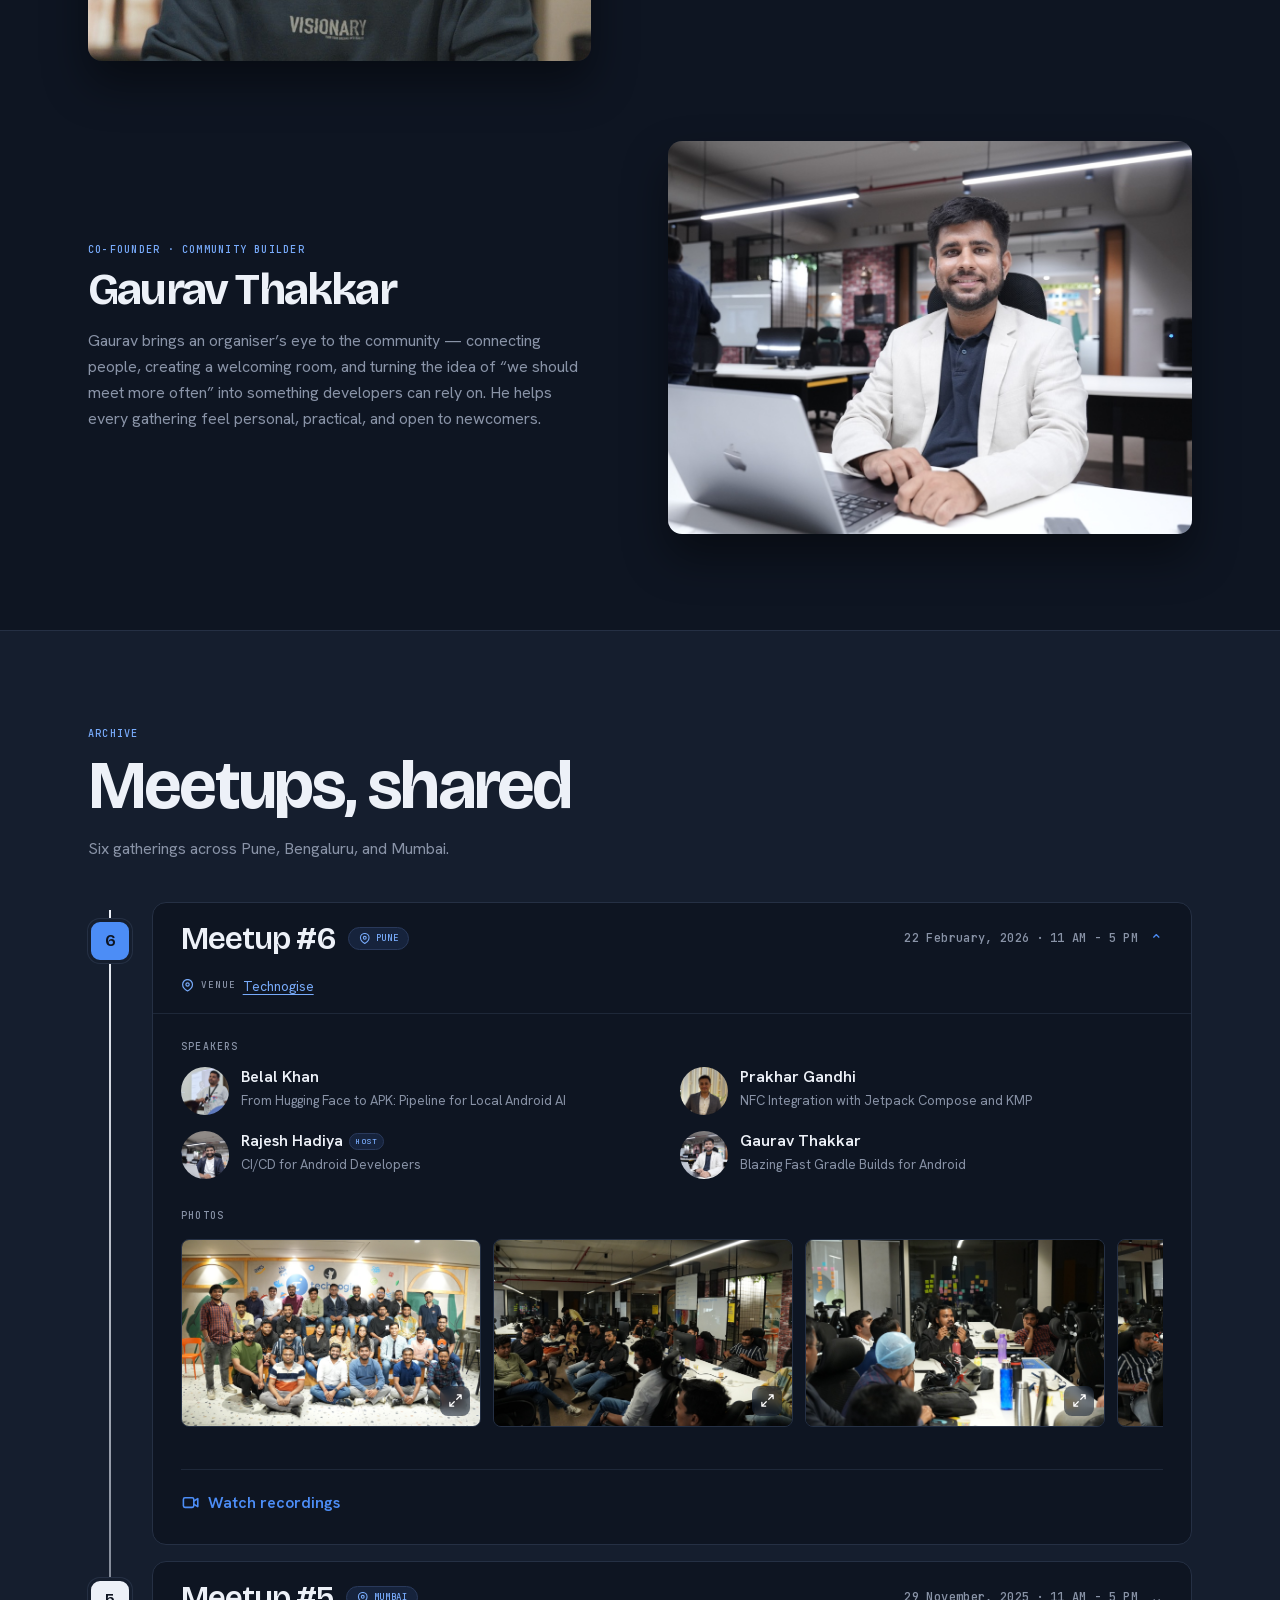
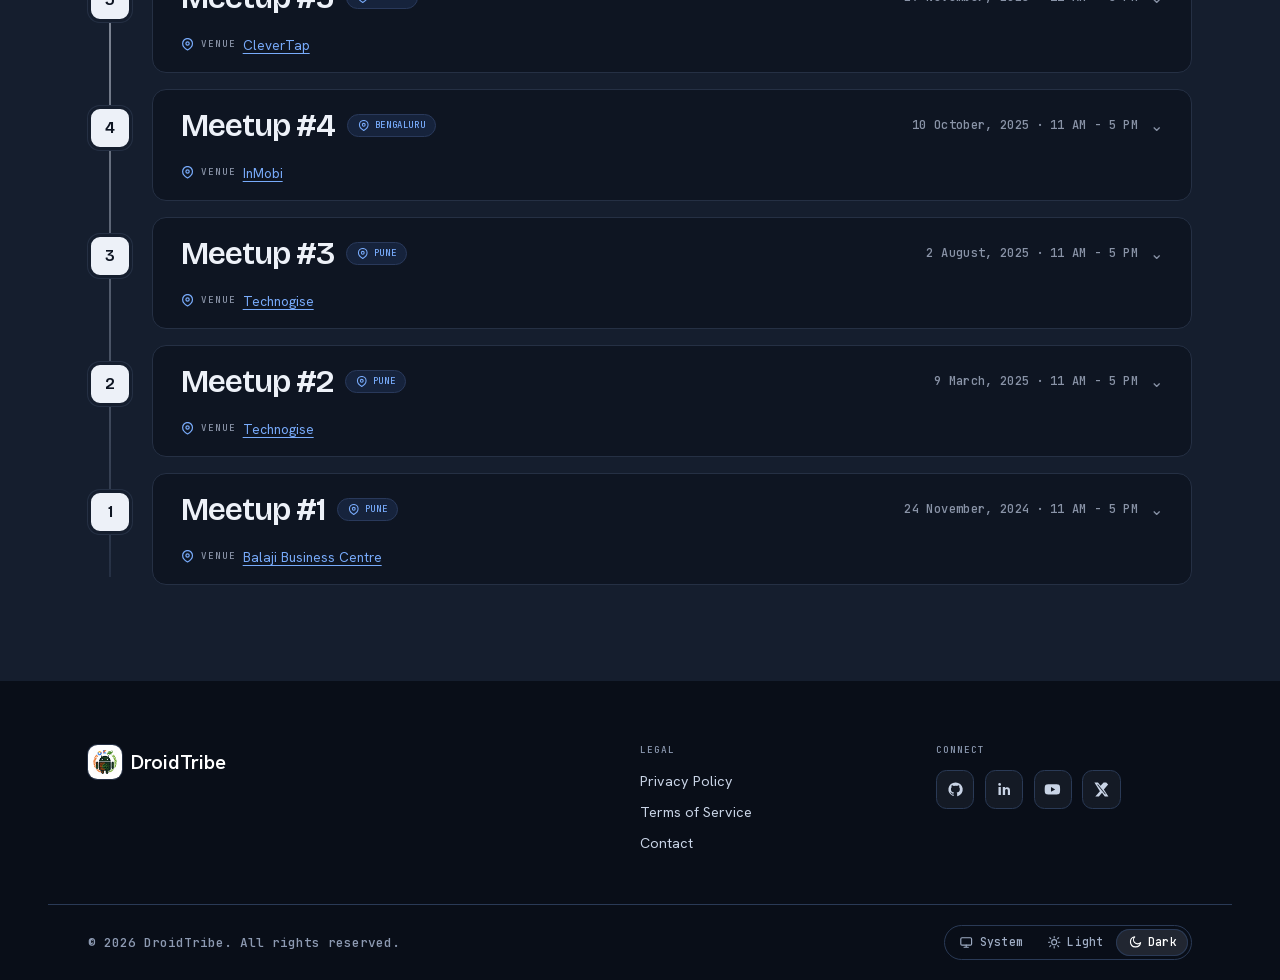
==== commit 29644d0e: "Move the supporting pages into support/ and stop publishing .hallmark .hallmark/ is a local scratch " ====
--- a/index.html
+++ b/index.html
@@ -165,9 +165,9 @@
         </div>
         <div>
           <p class="footer-label">Legal</p>
-          <a href="privacy-policy.html">Privacy Policy</a>
-          <a href="terms-of-services.html">Terms of Service</a>
-          <a href="contact.html">Contact</a>
+          <a href="support/privacy-policy.html">Privacy Policy</a>
+          <a href="support/terms-of-services.html">Terms of Service</a>
+          <a href="support/contact.html">Contact</a>
         </div>
         <div>
           <p class="footer-label">Connect</p>
--- a/css/tokens.css
+++ b/css/tokens.css
@@ -24,7 +24,7 @@
   --color-footer-muted: #9fadc4;
   --color-footer-faint: #8d9ab2;
   --color-footer-rule: #2a3a56;
-  --color-photo-control: rgba(14, 21, 34, 0.66);
+  --color-photo-control: rgba(15, 27, 48, 0.55);
   --color-lightbox-control: rgba(14, 21, 34, 0.65);
   --shadow-accent: 0 0.65rem 1.35rem rgba(42, 111, 228, 0.28);
   --shadow-hero: 0 30px 60px rgba(22, 36, 60, 0.16);
--- a/css/about.css
+++ b/css/about.css
@@ -18,6 +18,7 @@
   margin: 0.25rem 0 0;
   color: var(--color-text);
   font-size: clamp(1rem, 1.35vw, 1.16rem);
+  font-weight: 600;
 }
 .founders {
   display: grid;
--- a/css/archive.css
+++ b/css/archive.css
@@ -247,18 +247,22 @@
   height: 100%;
   object-fit: cover;
 }
-.photo-button::after {
-  content: '↗';
+.photo-expand {
   position: absolute;
   display: grid;
   place-items: center;
-  right: 0.6rem;
-  bottom: 0.6rem;
-  width: 1.8rem;
-  height: 1.8rem;
+  right: 0.625rem;
+  bottom: 0.625rem;
+  width: 1.875rem;
+  height: 1.875rem;
   border-radius: var(--radius-sm);
   background: var(--color-photo-control);
+  backdrop-filter: blur(4px);
   color: var(--color-on-accent);
+}
+.photo-expand svg {
+  width: 0.9375rem;
+  height: 0.9375rem;
 }
 .recording-link {
   display: inline-flex;
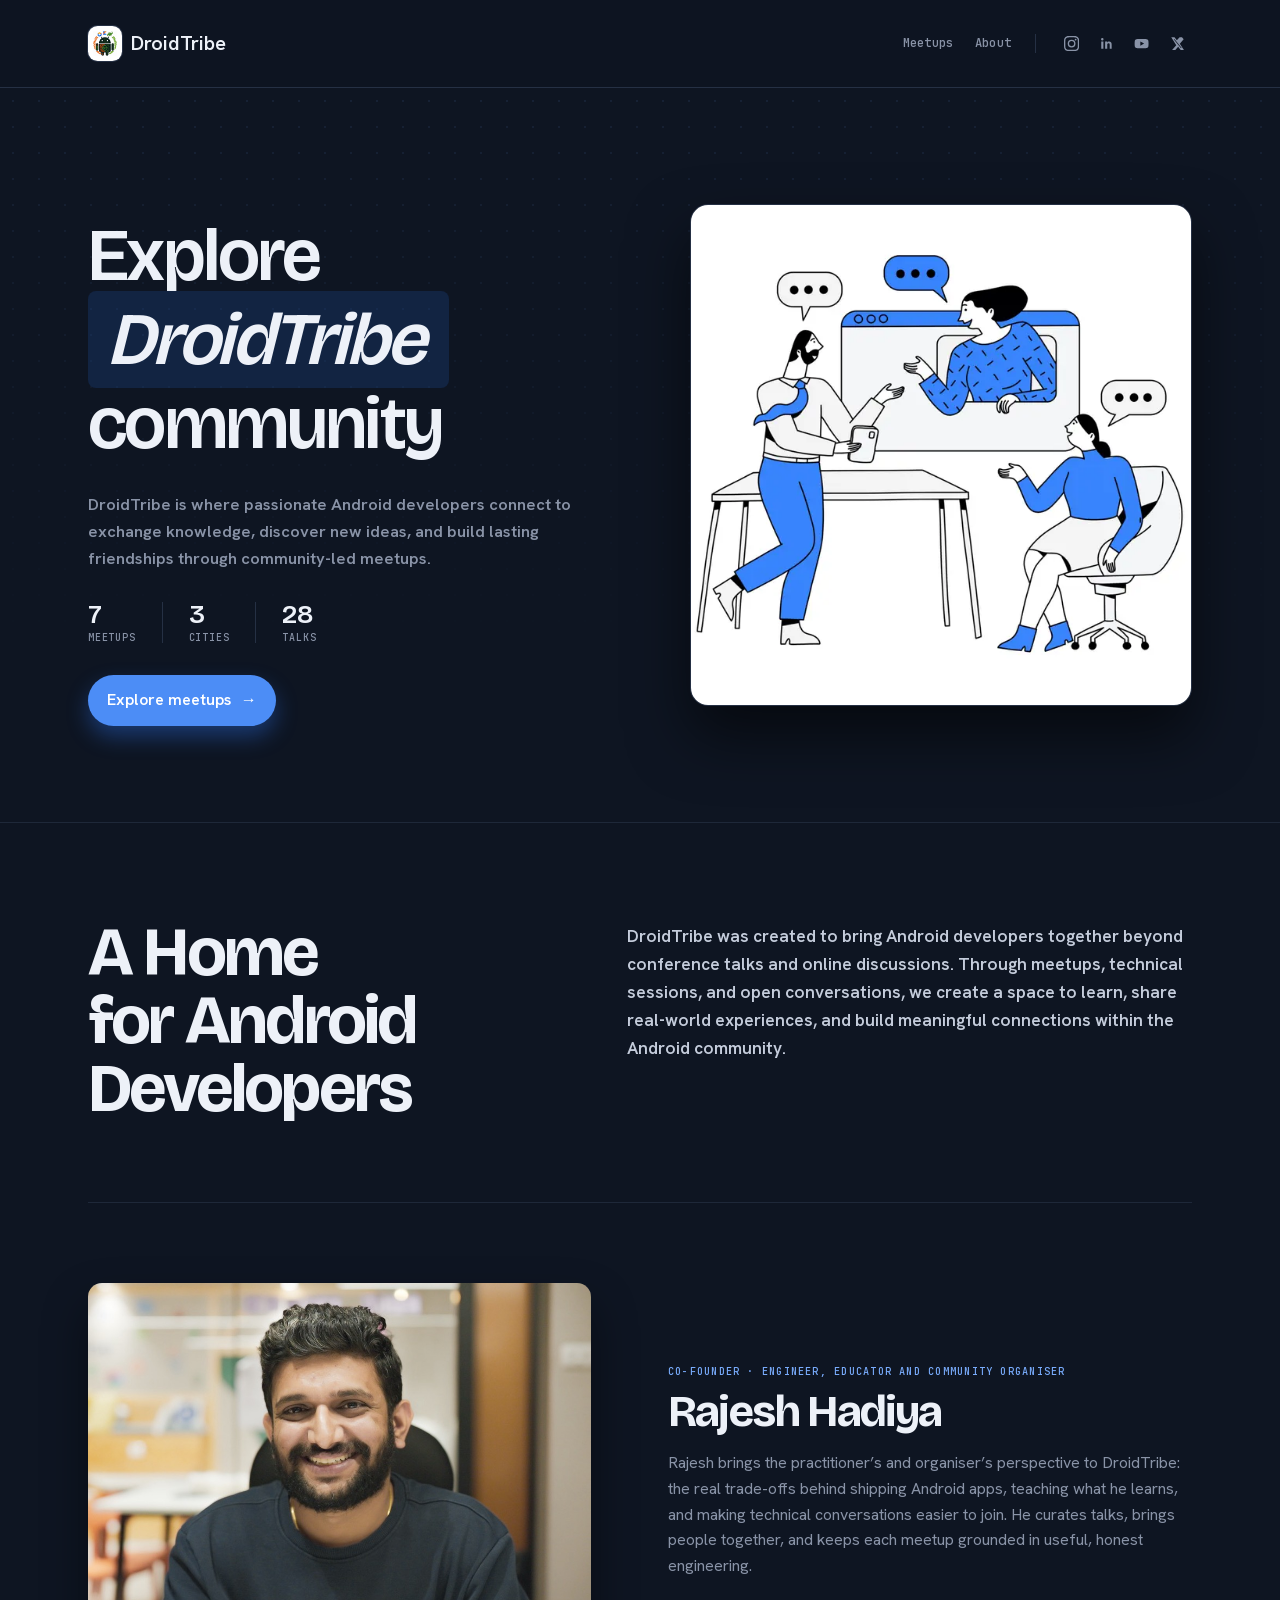
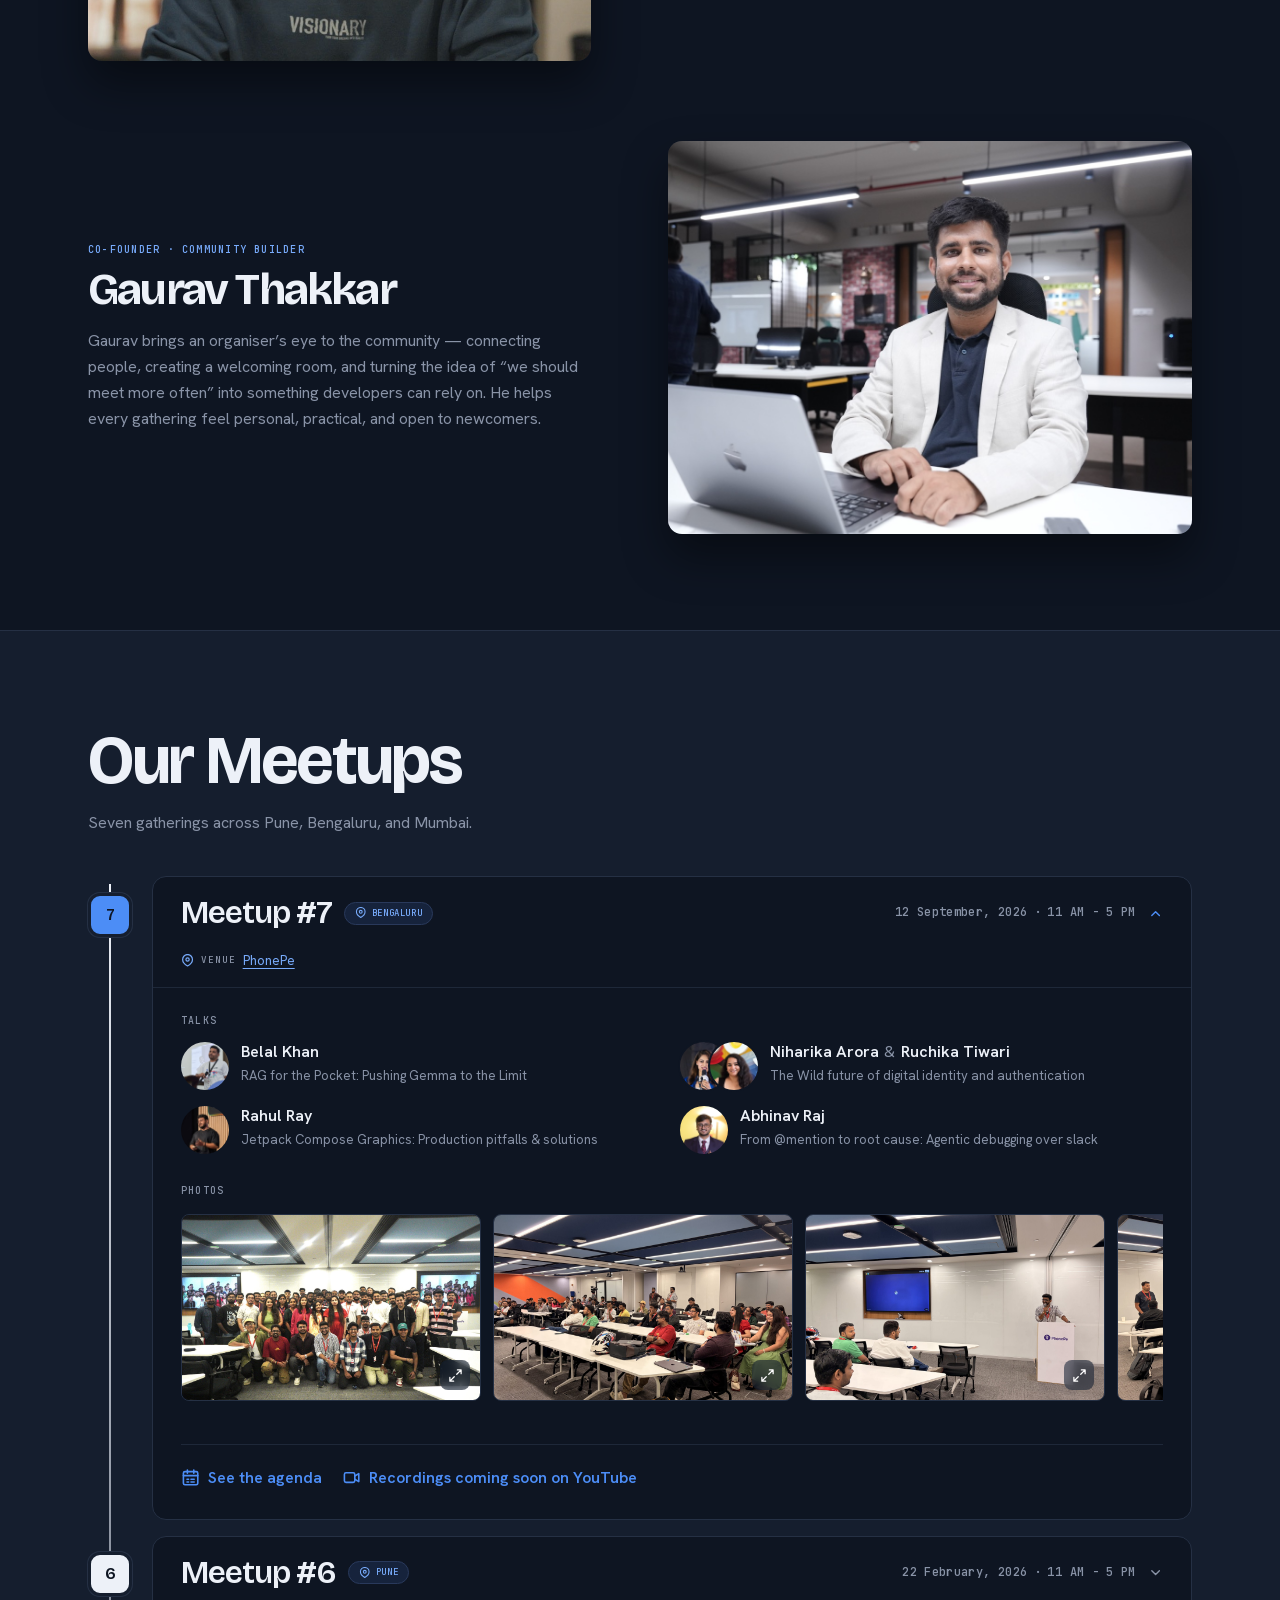
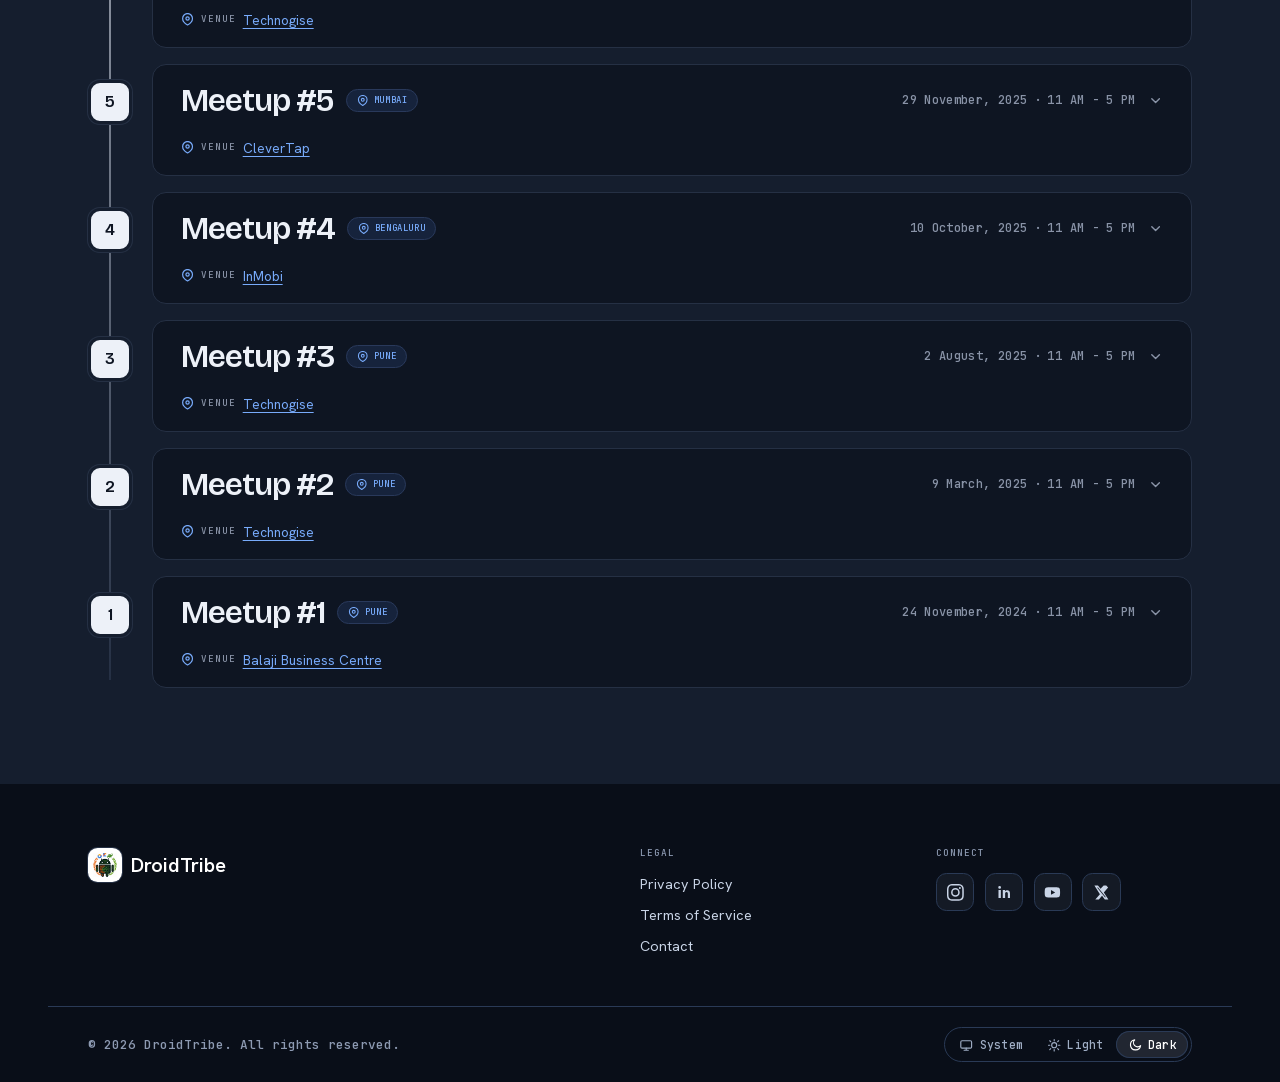
==== commit d1f53254: "Add the agenda, upcoming meetups and a photo download Meetup #7's run of the day opens from its card" ====
--- a/index.html
+++ b/index.html
@@ -22,16 +22,16 @@
       href="assets/brand/mark.png"
     />
     <link rel="apple-touch-icon" href="assets/brand/apple-touch-icon.png" />
-    <link rel="stylesheet" href="css/tokens.css?v=20260826-0900" />
-    <link rel="stylesheet" href="css/base.css?v=20260826-0900" />
-    <link rel="stylesheet" href="css/header.css?v=20260826-0900" />
-    <link rel="stylesheet" href="css/hero.css?v=20260826-0900" />
-    <link rel="stylesheet" href="css/about.css?v=20260826-0900" />
-    <link rel="stylesheet" href="css/archive.css?v=20260826-0900" />
-    <link rel="stylesheet" href="css/lightbox.css?v=20260826-0900" />
-    <link rel="stylesheet" href="css/footer.css?v=20260826-0900" />
-    <link rel="stylesheet" href="css/legal.css?v=20260826-0900" />
-    <link rel="stylesheet" href="css/embed.css?v=20260826-0900" />
+    <link rel="stylesheet" href="css/tokens.css?v=20260916-1300" />
+    <link rel="stylesheet" href="css/base.css?v=20260916-1300" />
+    <link rel="stylesheet" href="css/header.css?v=20260916-1300" />
+    <link rel="stylesheet" href="css/hero.css?v=20260916-1300" />
+    <link rel="stylesheet" href="css/about.css?v=20260916-1300" />
+    <link rel="stylesheet" href="css/archive.css?v=20260916-1300" />
+    <link rel="stylesheet" href="css/lightbox.css?v=20260916-1300" />
+    <link rel="stylesheet" href="css/footer.css?v=20260916-1300" />
+    <link rel="stylesheet" href="css/legal.css?v=20260916-1300" />
+    <link rel="stylesheet" href="css/embed.css?v=20260916-1300" />
   </head>
   <body>
     <a class="skip-link" href="#main">Skip to content</a>
@@ -73,9 +73,8 @@
         </svg>
       </button>
       <nav id="site-nav" aria-label="Primary">
-        <a href="#meetups">Meetups</a
-        ><a data-site-youtube target="_blank" rel="noreferrer">YouTube</a
-        ><a href="#about">About</a>
+        <a href="#meetups">Meetups</a><a href="#about">About</a>
+        <span class="header-socials" data-site-socials></span>
       </nav>
     </header>
 
@@ -145,8 +144,7 @@
       <section class="archive" id="meetups" aria-labelledby="meetups-title">
         <div class="shell">
           <div class="section-heading">
-            <p class="eyebrow">Archive</p>
-            <h2 id="meetups-title">Meetups, shared</h2>
+            <h2 id="meetups-title">Our Meetups</h2>
             <p id="archive-summary"></p>
           </div>
           <!-- Timeline comes from data/meetups.js via js/archive.js -->
@@ -235,14 +233,22 @@
     <dialog class="lightbox" id="lightbox" aria-labelledby="lightbox-title">
       <div class="lightbox-head">
         <p id="lightbox-title">Meetup photos</p>
-        <button
-          type="button"
-          class="icon-button"
-          data-close-lightbox
-          aria-label="Close photo viewer"
-        >
-          ×
-        </button>
+        <span class="lightbox-controls">
+          <a
+            class="icon-button"
+            id="lightbox-download"
+            download
+            aria-label="Download this photo"
+          ></a>
+          <button
+            type="button"
+            class="icon-button"
+            data-close-lightbox
+            aria-label="Close photo viewer"
+          >
+            ×
+          </button>
+        </span>
       </div>
       <div class="lightbox-stage">
         <img id="lightbox-image" alt="" />
@@ -295,17 +301,32 @@
         aria-live="polite"
       ></p>
     </dialog>
-    <script src="data/site.js?v=20260826-0900"></script>
-    <script src="data/organizers.js?v=20260826-0900"></script>
-    <script src="data/meetups.js?v=20260826-0900"></script>
-    <script src="js/env.js?v=20260826-0900"></script>
-    <script src="js/site.js?v=20260826-0900"></script>
-    <script src="js/theme.js?v=20260826-0900"></script>
-    <script src="js/nav.js?v=20260826-0900"></script>
-    <script src="js/hero.js?v=20260826-0900"></script>
-    <script src="js/organizers.js?v=20260826-0900"></script>
-    <script src="js/archive.js?v=20260826-0900"></script>
-    <script src="js/lightbox.js?v=20260826-0900"></script>
-    <script src="js/embed.js?v=20260826-0900"></script>
+    <dialog class="lightbox agenda" id="agenda" aria-labelledby="agenda-title">
+      <div class="lightbox-head">
+        <p id="agenda-title">Agenda</p>
+        <button
+          type="button"
+          class="icon-button"
+          data-close-agenda
+          aria-label="Close agenda"
+        >
+          ×
+        </button>
+      </div>
+      <div class="agenda-body" id="agenda-body"></div>
+    </dialog>
+    <script src="data/site.js?v=20260916-1300"></script>
+    <script src="data/organizers.js?v=20260916-1300"></script>
+    <script src="data/meetups.js?v=20260916-1300"></script>
+    <script src="js/env.js?v=20260916-1300"></script>
+    <script src="js/site.js?v=20260916-1300"></script>
+    <script src="js/theme.js?v=20260916-1300"></script>
+    <script src="js/nav.js?v=20260916-1300"></script>
+    <script src="js/hero.js?v=20260916-1300"></script>
+    <script src="js/organizers.js?v=20260916-1300"></script>
+    <script src="js/archive.js?v=20260916-1300"></script>
+    <script src="js/lightbox.js?v=20260916-1300"></script>
+    <script src="js/agenda.js?v=20260916-1300"></script>
+    <script src="js/embed.js?v=20260916-1300"></script>
   </body>
 </html>
--- a/css/header.css
+++ b/css/header.css
@@ -34,6 +34,7 @@
 }
 .site-header nav {
   display: flex;
+  align-items: center;
   gap: 1.35rem;
   margin-left: auto;
 }
@@ -54,6 +55,38 @@
 .theme-switcher button:hover,
 .theme-switcher button[aria-pressed='true'] {
   color: var(--color-accent);
+}
+/* Social links sit beside the nav rather than replacing it — the nav is
+   wayfinding, these are ways out. */
+.header-socials {
+  display: inline-flex;
+  align-items: center;
+  gap: 0.35rem;
+  margin-left: 0.15rem;
+}
+.header-socials::before {
+  content: '';
+  width: 1px;
+  height: 1.15rem;
+  margin-right: 0.95rem;
+  background: var(--color-border);
+}
+.header-socials a {
+  display: grid;
+  place-items: center;
+  width: 1.85rem;
+  height: 1.85rem;
+  border-radius: var(--radius-sm);
+  color: var(--color-muted);
+}
+.header-socials a:hover {
+  color: var(--color-accent);
+  background: var(--color-chip);
+}
+.header-socials svg {
+  width: 0.95rem;
+  height: 0.95rem;
+  fill: currentColor;
 }
 .nav-toggle {
   display: none;
@@ -123,6 +156,9 @@
       transform var(--dur-fast) var(--ease-out),
       visibility var(--dur-fast) var(--ease-out);
   }
+  .site-header nav {
+    align-items: stretch;
+  }
   .nav-is-open .site-header nav {
     visibility: visible;
     opacity: 1;
@@ -139,6 +175,23 @@
   .site-header nav a:last-child {
     border-bottom: 0;
   }
+  /* In the panel they become a row under the links, not another list item. */
+  .header-socials {
+    gap: 0.5rem;
+    margin: var(--space-3) 0 0;
+  }
+  .header-socials::before {
+    display: none;
+  }
+  .header-socials a {
+    width: 2.4rem;
+    height: 2.4rem;
+    border: 1px solid var(--color-border);
+  }
+  .header-socials svg {
+    width: 1.05rem;
+    height: 1.05rem;
+  }
 }
 @media (max-width: 34rem) {
   .site-header {
--- a/css/hero.css
+++ b/css/hero.css
@@ -6,7 +6,7 @@
 }
 .hero-grid {
   display: grid;
-  grid-template-columns: minmax(0, 1fr) minmax(18rem, 0.82fr);
+  grid-template-columns: minmax(0, 1fr) minmax(20rem, 0.98fr);
   align-items: center;
   gap: clamp(var(--space-10), 7vw, var(--space-24));
   padding-block: clamp(var(--space-12), 8vw, var(--space-24));
@@ -41,6 +41,7 @@
   margin: var(--space-6) 0 0;
   color: var(--color-muted);
   font-size: clamp(0.95rem, 1.3vw, 1.12rem);
+  font-weight: 600;
 }
 .stats {
   display: flex;
--- a/css/archive.css
+++ b/css/archive.css
@@ -9,7 +9,7 @@
   margin-bottom: var(--space-10);
 }
 .section-heading h2 {
-  margin-top: var(--space-3);
+  margin-top: 0;
 }
 .section-heading > p:last-child {
   margin: var(--space-4) 0 0;
@@ -118,10 +118,16 @@
   white-space: nowrap;
 }
 .chevron {
+  display: grid;
+  place-items: center;
   color: var(--color-faint);
   transition:
     transform var(--dur-base) var(--ease-out),
     color var(--dur-base) var(--ease-out);
+}
+.chevron svg {
+  width: 0.95rem;
+  height: 0.95rem;
 }
 .meetup.is-open .chevron {
   transform: rotate(180deg);
@@ -192,17 +198,41 @@
 a.speaker:hover {
   background: var(--color-chip);
 }
-.speaker img {
+.speaker-avatars {
+  display: inline-flex;
   flex: 0 0 auto;
+}
+.speaker-avatars img {
   width: 3rem;
   height: 3rem;
   border-radius: 50%;
   object-fit: cover;
   background: var(--color-chip);
 }
+/* A joint talk overlaps its headshots, ringed in the card colour so they
+   still read as two people. */
+.speaker-group .speaker-avatars img + img {
+  margin-left: -1.15rem;
+}
+.speaker-group .speaker-avatars img {
+  box-shadow: 0 0 0 2px var(--color-surface);
+}
+.speaker-group .speaker-name a {
+  text-decoration: none;
+}
+.speaker-group .speaker-name a:hover {
+  color: var(--color-accent);
+  text-decoration: underline;
+  text-underline-offset: 0.2rem;
+}
+.speaker-group .speaker-name [aria-hidden] {
+  color: var(--color-faint);
+  font-weight: 400;
+}
 .speaker-name {
   display: flex;
   align-items: center;
+  flex-wrap: wrap;
   gap: 0.35rem;
   color: var(--color-ink);
   font-weight: 600;
@@ -264,16 +294,55 @@
   width: 0.9375rem;
   height: 0.9375rem;
 }
+.panel-actions {
+  display: flex;
+  flex-wrap: wrap;
+  align-items: center;
+  gap: var(--space-5);
+  padding-top: var(--space-5);
+  border-top: 1px solid var(--color-divider);
+}
 .recording-link {
   display: inline-flex;
   align-items: center;
   gap: 0.5rem;
-  width: 100%;
-  padding-top: var(--space-5);
-  border-top: 1px solid var(--color-divider);
+  padding: 0;
+  border: 0;
+  background: transparent;
   color: var(--color-accent);
+  font: inherit;
   font-weight: 600;
   text-decoration: none;
+  cursor: pointer;
+}
+.recording-link:hover {
+  text-decoration: underline;
+  text-underline-offset: 0.25rem;
+}
+.rsvp-link {
+  display: inline-flex;
+  align-items: center;
+  gap: 0.5rem;
+  margin-right: auto;
+  padding: 0.62rem 1.05rem;
+  border-radius: var(--radius-pill);
+  background: var(--color-accent);
+  color: var(--color-on-accent);
+  box-shadow: var(--shadow-accent);
+  font-weight: 600;
+  text-decoration: none;
+  transition: background var(--dur-base) var(--ease-out);
+}
+.rsvp-link:hover {
+  background: var(--color-accent-deep);
+}
+.upcoming-chip {
+  color: var(--color-on-accent);
+  border-color: transparent;
+  background: var(--color-accent);
+}
+.meetup.is-upcoming .meetup-mark {
+  background: var(--color-accent);
 }
 .recording-icon {
   flex: 0 0 auto;
--- a/css/embed.css
+++ b/css/embed.css
@@ -45,7 +45,8 @@
 .is-embedded {
   --lightbox-max-h: min(calc(var(--embed-viewport-height, 100vh) * 0.7), 40rem);
 }
-.is-embedded .lightbox {
+.is-embedded .lightbox,
+.is-embedded .agenda {
   position: absolute;
   inset: auto auto auto 50%;
   top: var(--embed-modal-top, 50vh);
@@ -53,3 +54,7 @@
   max-height: calc(var(--embed-viewport-height, 100vh) - 2rem);
   transform: translate(-50%, -50%);
 }
+
+.is-embedded .agenda-body {
+  max-height: min(calc(var(--embed-viewport-height, 100vh) * 0.66), 34rem);
+}
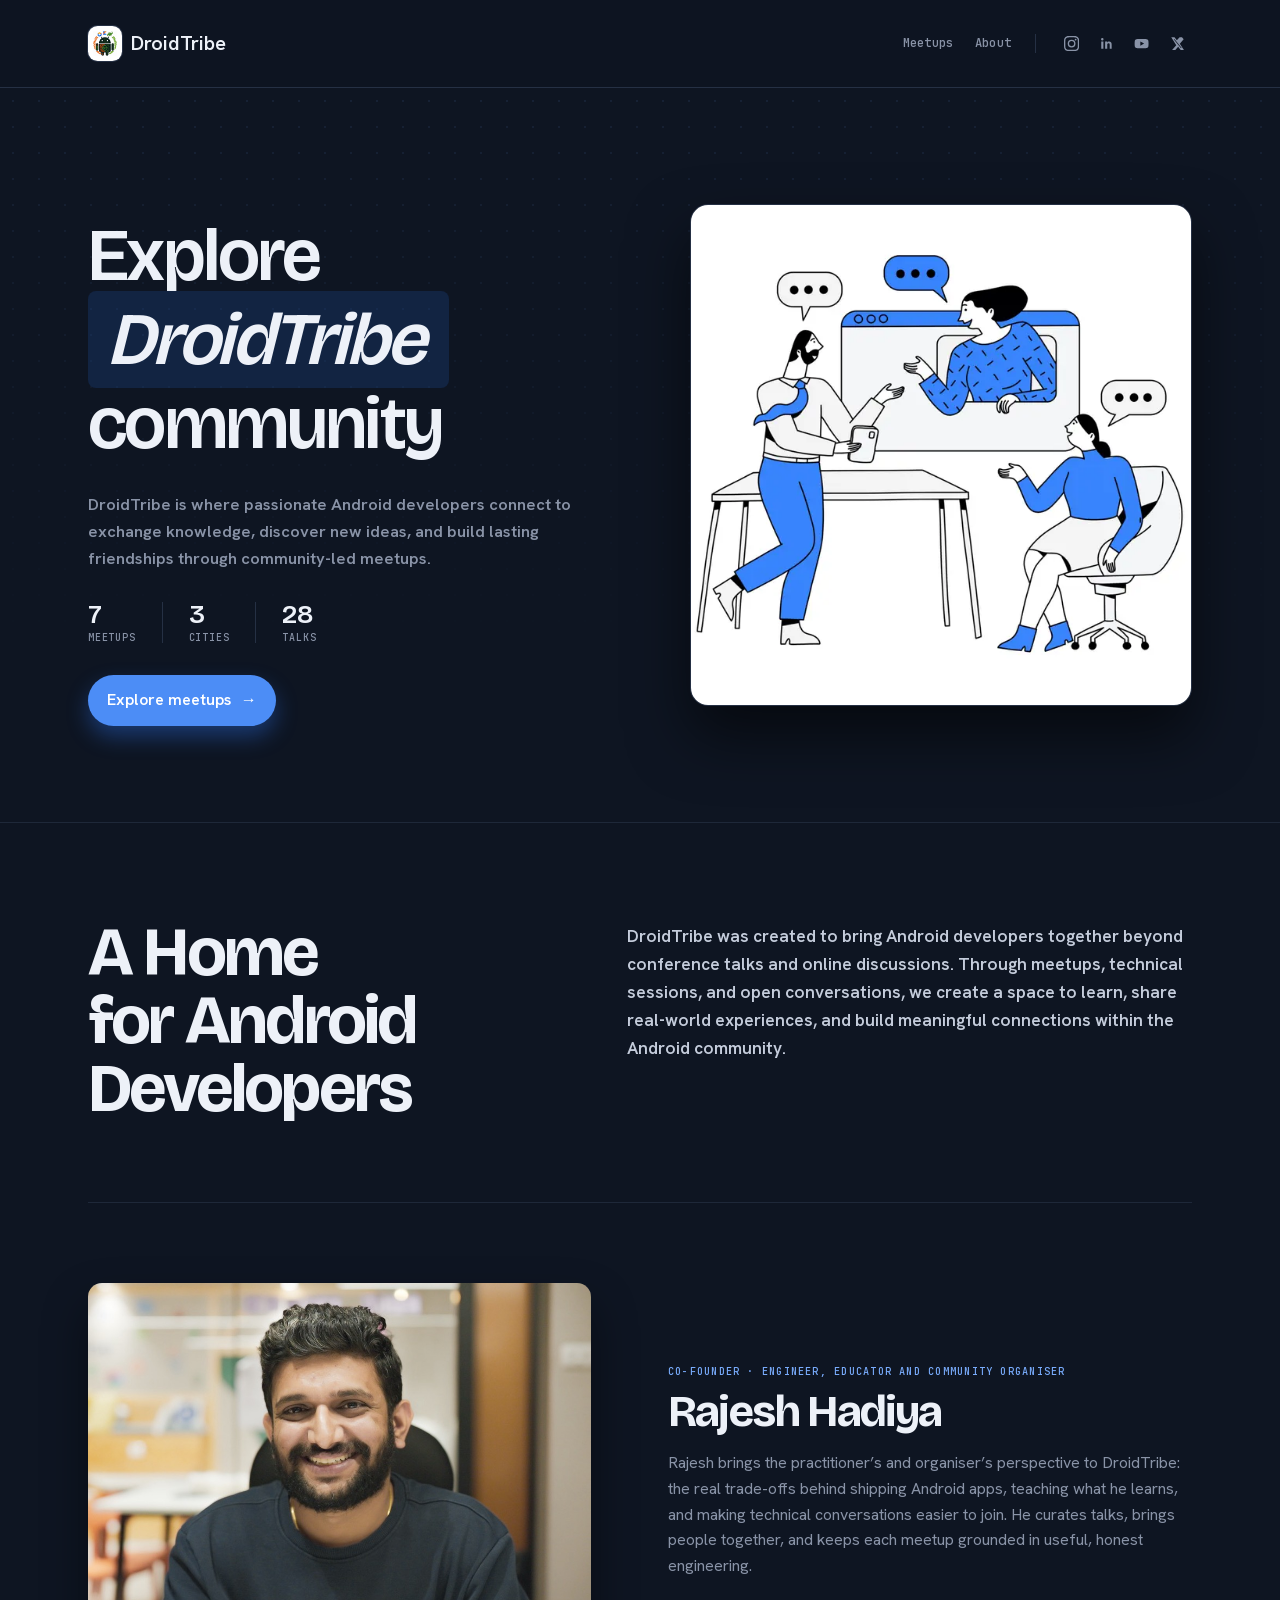
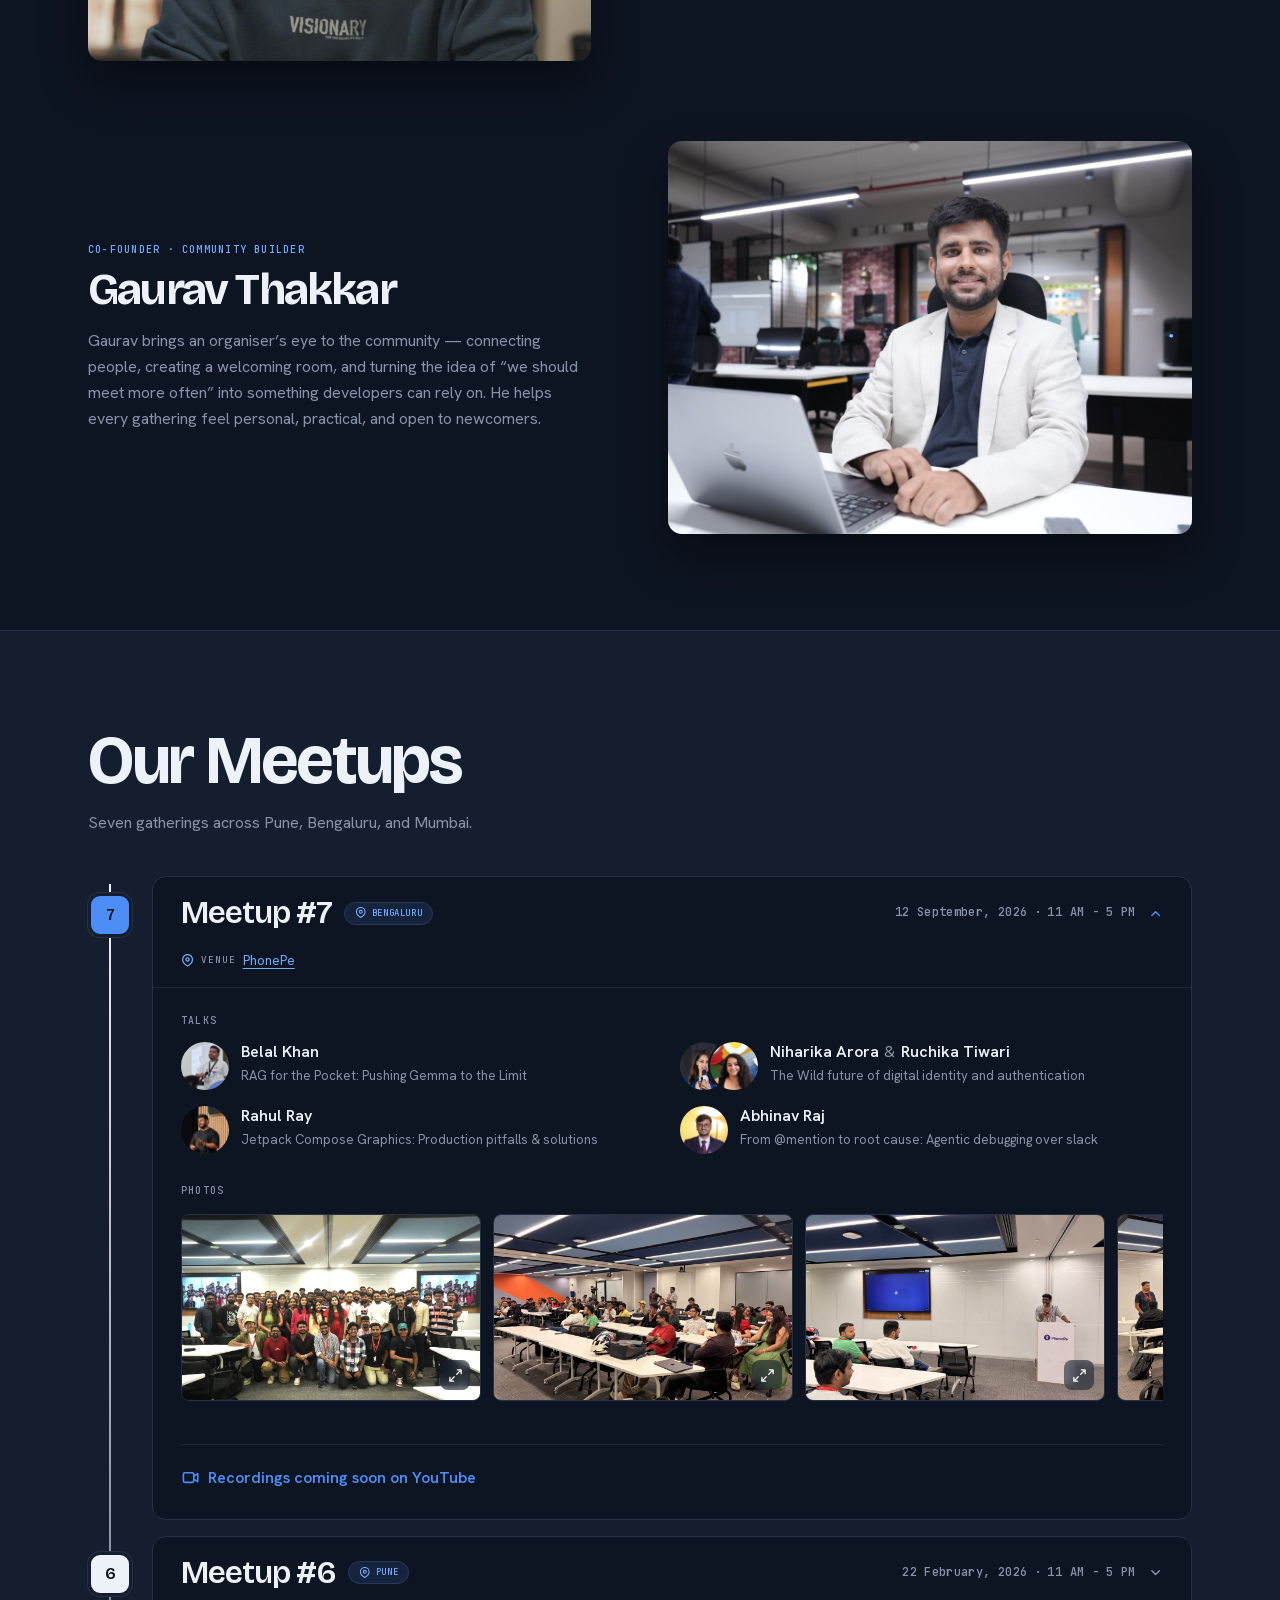
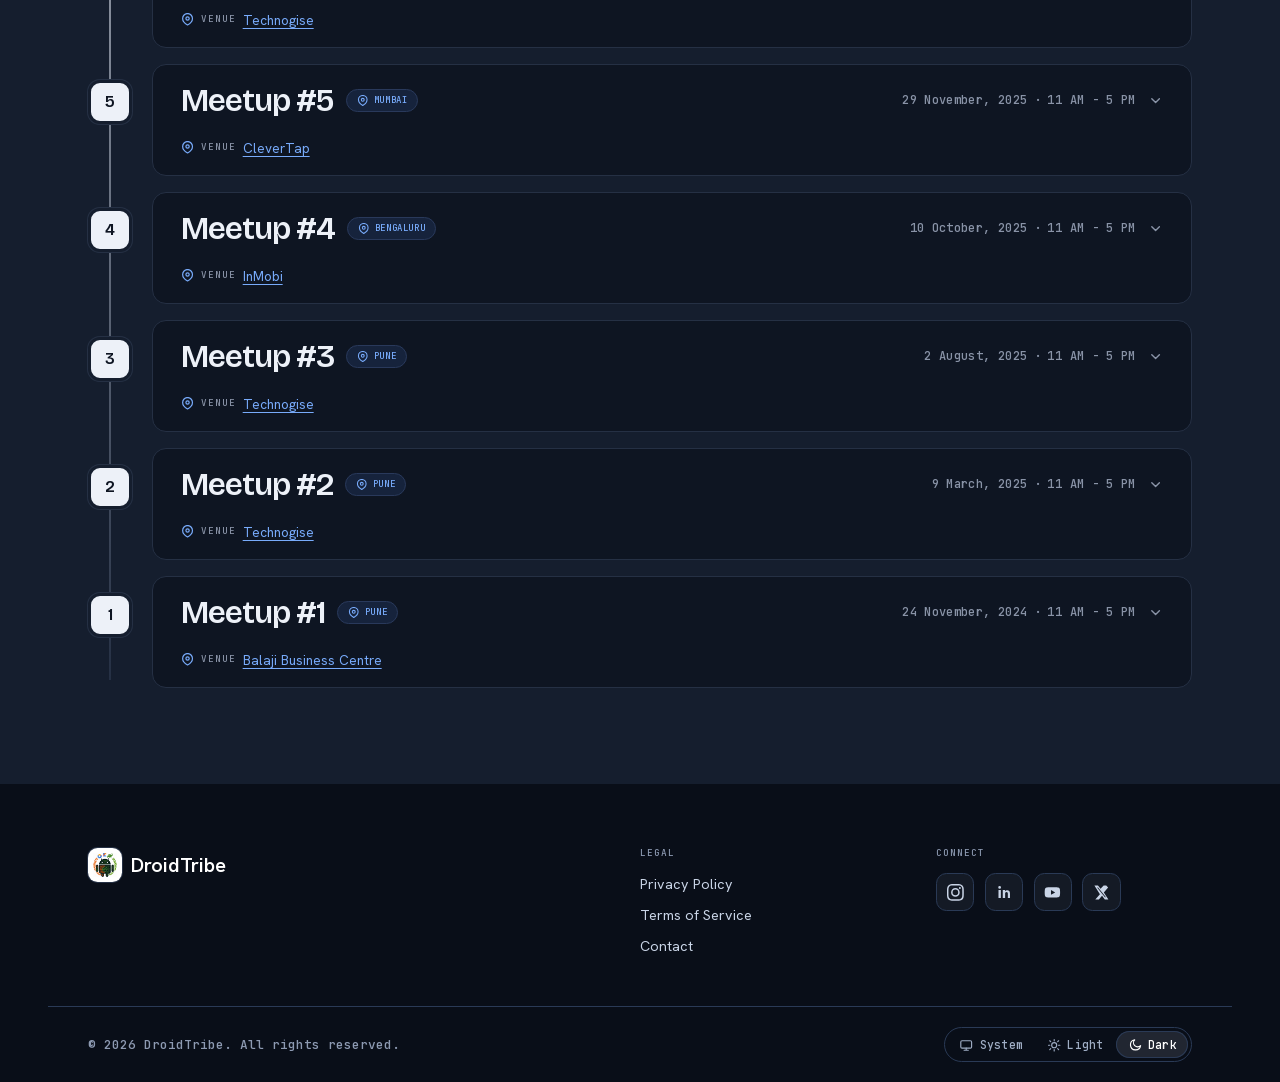
==== commit 9359b46d: "Offer the agenda only while a meetup is still to come Meetup #7's card was still advertising "See th" ====
--- a/index.html
+++ b/index.html
@@ -22,16 +22,16 @@
       href="assets/brand/mark.png"
     />
     <link rel="apple-touch-icon" href="assets/brand/apple-touch-icon.png" />
-    <link rel="stylesheet" href="css/tokens.css?v=20260916-1300" />
-    <link rel="stylesheet" href="css/base.css?v=20260916-1300" />
-    <link rel="stylesheet" href="css/header.css?v=20260916-1300" />
-    <link rel="stylesheet" href="css/hero.css?v=20260916-1300" />
-    <link rel="stylesheet" href="css/about.css?v=20260916-1300" />
-    <link rel="stylesheet" href="css/archive.css?v=20260916-1300" />
-    <link rel="stylesheet" href="css/lightbox.css?v=20260916-1300" />
-    <link rel="stylesheet" href="css/footer.css?v=20260916-1300" />
-    <link rel="stylesheet" href="css/legal.css?v=20260916-1300" />
-    <link rel="stylesheet" href="css/embed.css?v=20260916-1300" />
+    <link rel="stylesheet" href="css/tokens.css?v=20260916-1400" />
+    <link rel="stylesheet" href="css/base.css?v=20260916-1400" />
+    <link rel="stylesheet" href="css/header.css?v=20260916-1400" />
+    <link rel="stylesheet" href="css/hero.css?v=20260916-1400" />
+    <link rel="stylesheet" href="css/about.css?v=20260916-1400" />
+    <link rel="stylesheet" href="css/archive.css?v=20260916-1400" />
+    <link rel="stylesheet" href="css/lightbox.css?v=20260916-1400" />
+    <link rel="stylesheet" href="css/footer.css?v=20260916-1400" />
+    <link rel="stylesheet" href="css/legal.css?v=20260916-1400" />
+    <link rel="stylesheet" href="css/embed.css?v=20260916-1400" />
   </head>
   <body>
     <a class="skip-link" href="#main">Skip to content</a>
@@ -315,18 +315,18 @@
       </div>
       <div class="agenda-body" id="agenda-body"></div>
     </dialog>
-    <script src="data/site.js?v=20260916-1300"></script>
-    <script src="data/organizers.js?v=20260916-1300"></script>
-    <script src="data/meetups.js?v=20260916-1300"></script>
-    <script src="js/env.js?v=20260916-1300"></script>
-    <script src="js/site.js?v=20260916-1300"></script>
-    <script src="js/theme.js?v=20260916-1300"></script>
-    <script src="js/nav.js?v=20260916-1300"></script>
-    <script src="js/hero.js?v=20260916-1300"></script>
-    <script src="js/organizers.js?v=20260916-1300"></script>
-    <script src="js/archive.js?v=20260916-1300"></script>
-    <script src="js/lightbox.js?v=20260916-1300"></script>
-    <script src="js/agenda.js?v=20260916-1300"></script>
-    <script src="js/embed.js?v=20260916-1300"></script>
+    <script src="data/site.js?v=20260916-1400"></script>
+    <script src="data/organizers.js?v=20260916-1400"></script>
+    <script src="data/meetups.js?v=20260916-1400"></script>
+    <script src="js/env.js?v=20260916-1400"></script>
+    <script src="js/site.js?v=20260916-1400"></script>
+    <script src="js/theme.js?v=20260916-1400"></script>
+    <script src="js/nav.js?v=20260916-1400"></script>
+    <script src="js/hero.js?v=20260916-1400"></script>
+    <script src="js/organizers.js?v=20260916-1400"></script>
+    <script src="js/archive.js?v=20260916-1400"></script>
+    <script src="js/lightbox.js?v=20260916-1400"></script>
+    <script src="js/agenda.js?v=20260916-1400"></script>
+    <script src="js/embed.js?v=20260916-1400"></script>
   </body>
 </html>
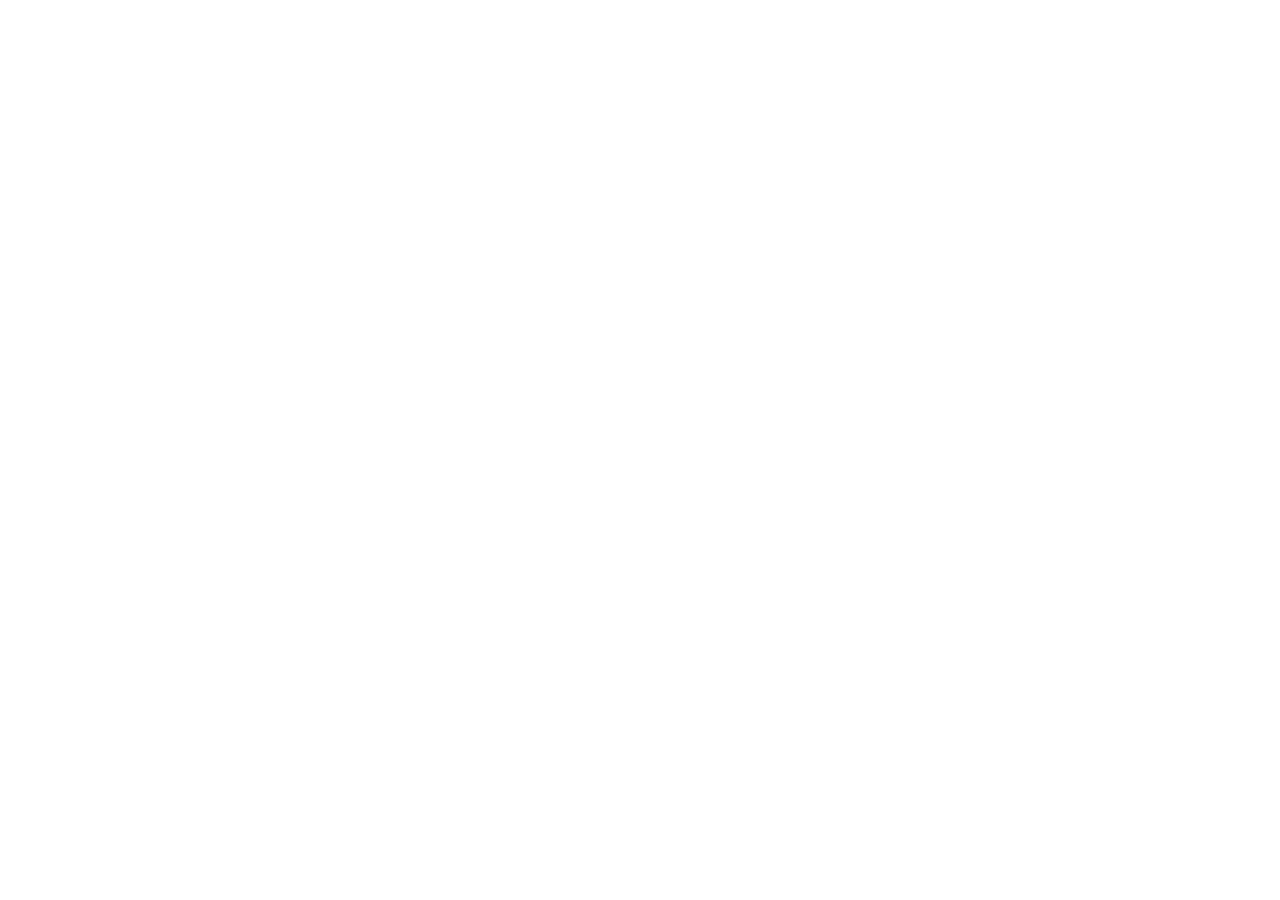
==== commit 77370687: "Send visitors to droidtribe.in, keeping the hadiyarajesh.com embed Co-Authored-By: Claude Opus 5.5 <" ====
--- a/index.html
+++ b/index.html
@@ -2,6 +2,28 @@
 <html lang="en" data-theme="dark">
   <head>
     <meta charset="UTF-8" />
+    <link rel="canonical" href="https://droidtribe.in/" />
+    <script>
+      /* DroidTribe has moved to droidtribe.in, so visitors are sent there. The
+         copy embedded on hadiyarajesh.com (?embed=1, or any frame) stays put:
+         droidtribe.in refuses to be framed, so redirecting it would blank that
+         page. */
+      (function () {
+        var embedded = new URLSearchParams(location.search).get('embed') === '1';
+        try {
+          embedded = embedded || window.self !== window.top;
+        } catch (e) {
+          embedded = true;
+        }
+        if (embedded) return;
+        var target = 'https://droidtribe.in/';
+        // The old one-page sections have their own pages now.
+        var sections = { '#meetups': '/meetups', '#about': '/about' };
+        if (sections[location.hash]) target = 'https://droidtribe.in' + sections[location.hash];
+        location.replace(target);
+      })();
+    </script>
+    <noscript><meta http-equiv="refresh" content="0; url=https://droidtribe.in/" /></noscript>
     <meta name="viewport" content="width=device-width, initial-scale=1" />
     <meta
       name="description"
@@ -22,16 +44,16 @@
       href="assets/brand/mark.png"
     />
     <link rel="apple-touch-icon" href="assets/brand/apple-touch-icon.png" />
-    <link rel="stylesheet" href="css/tokens.css?v=20260916-1400" />
-    <link rel="stylesheet" href="css/base.css?v=20260916-1400" />
-    <link rel="stylesheet" href="css/header.css?v=20260916-1400" />
-    <link rel="stylesheet" href="css/hero.css?v=20260916-1400" />
-    <link rel="stylesheet" href="css/about.css?v=20260916-1400" />
-    <link rel="stylesheet" href="css/archive.css?v=20260916-1400" />
-    <link rel="stylesheet" href="css/lightbox.css?v=20260916-1400" />
-    <link rel="stylesheet" href="css/footer.css?v=20260916-1400" />
-    <link rel="stylesheet" href="css/legal.css?v=20260916-1400" />
-    <link rel="stylesheet" href="css/embed.css?v=20260916-1400" />
+    <link rel="stylesheet" href="css/tokens.css?v=20260916-1500" />
+    <link rel="stylesheet" href="css/base.css?v=20260916-1500" />
+    <link rel="stylesheet" href="css/header.css?v=20260916-1500" />
+    <link rel="stylesheet" href="css/hero.css?v=20260916-1500" />
+    <link rel="stylesheet" href="css/about.css?v=20260916-1500" />
+    <link rel="stylesheet" href="css/archive.css?v=20260916-1500" />
+    <link rel="stylesheet" href="css/lightbox.css?v=20260916-1500" />
+    <link rel="stylesheet" href="css/footer.css?v=20260916-1500" />
+    <link rel="stylesheet" href="css/legal.css?v=20260916-1500" />
+    <link rel="stylesheet" href="css/embed.css?v=20260916-1500" />
   </head>
   <body>
     <a class="skip-link" href="#main">Skip to content</a>
@@ -315,18 +337,18 @@
       </div>
       <div class="agenda-body" id="agenda-body"></div>
     </dialog>
-    <script src="data/site.js?v=20260916-1400"></script>
-    <script src="data/organizers.js?v=20260916-1400"></script>
-    <script src="data/meetups.js?v=20260916-1400"></script>
-    <script src="js/env.js?v=20260916-1400"></script>
-    <script src="js/site.js?v=20260916-1400"></script>
-    <script src="js/theme.js?v=20260916-1400"></script>
-    <script src="js/nav.js?v=20260916-1400"></script>
-    <script src="js/hero.js?v=20260916-1400"></script>
-    <script src="js/organizers.js?v=20260916-1400"></script>
-    <script src="js/archive.js?v=20260916-1400"></script>
-    <script src="js/lightbox.js?v=20260916-1400"></script>
-    <script src="js/agenda.js?v=20260916-1400"></script>
-    <script src="js/embed.js?v=20260916-1400"></script>
+    <script src="data/site.js?v=20260916-1500"></script>
+    <script src="data/organizers.js?v=20260916-1500"></script>
+    <script src="data/meetups.js?v=20260916-1500"></script>
+    <script src="js/env.js?v=20260916-1500"></script>
+    <script src="js/site.js?v=20260916-1500"></script>
+    <script src="js/theme.js?v=20260916-1500"></script>
+    <script src="js/nav.js?v=20260916-1500"></script>
+    <script src="js/hero.js?v=20260916-1500"></script>
+    <script src="js/organizers.js?v=20260916-1500"></script>
+    <script src="js/archive.js?v=20260916-1500"></script>
+    <script src="js/lightbox.js?v=20260916-1500"></script>
+    <script src="js/agenda.js?v=20260916-1500"></script>
+    <script src="js/embed.js?v=20260916-1500"></script>
   </body>
 </html>
--- a/css/tokens.css
+++ b/css/tokens.css
@@ -19,6 +19,10 @@
   --color-footer: #0f1b30;
   --color-success: #23a35a;
   --color-overlay: rgba(12, 19, 32, 0.7);
+  /* Embedded, the dialog scrim covers the whole iframe and the host page's
+     translucent header samples it. Tint towards the page's own surface so the
+     header keeps picking up what it always did. */
+  --color-embed-scrim: rgba(255, 255, 255, 0.86);
   --color-on-accent: #ffffff;
   --color-footer-text: #c9d4e6;
   --color-footer-muted: #9fadc4;
@@ -75,6 +79,7 @@
   --color-footer: #090e18;
   --color-success: #34c06e;
   --color-overlay: rgba(5, 9, 16, 0.84);
+  --color-embed-scrim: rgba(14, 21, 34, 0.88);
   --shadow-accent: 0 0.65rem 1.35rem rgba(42, 111, 228, 0.4);
   --shadow-hero: 0 30px 60px rgba(0, 0, 0, 0.55);
   --shadow-founder: 0 1.4rem 2.8rem rgba(0, 0, 0, 0.44);
--- a/css/embed.css
+++ b/css/embed.css
@@ -45,6 +45,12 @@
 .is-embedded {
   --lightbox-max-h: min(calc(var(--embed-viewport-height, 100vh) * 0.7), 40rem);
 }
+/* A dark scrim across the whole frame turned the host page's sticky header
+   grey — it is translucent and samples whatever sits behind it. */
+.is-embedded .lightbox::backdrop {
+  background: var(--color-embed-scrim);
+  backdrop-filter: blur(3px);
+}
 .is-embedded .lightbox,
 .is-embedded .agenda {
   position: absolute;
